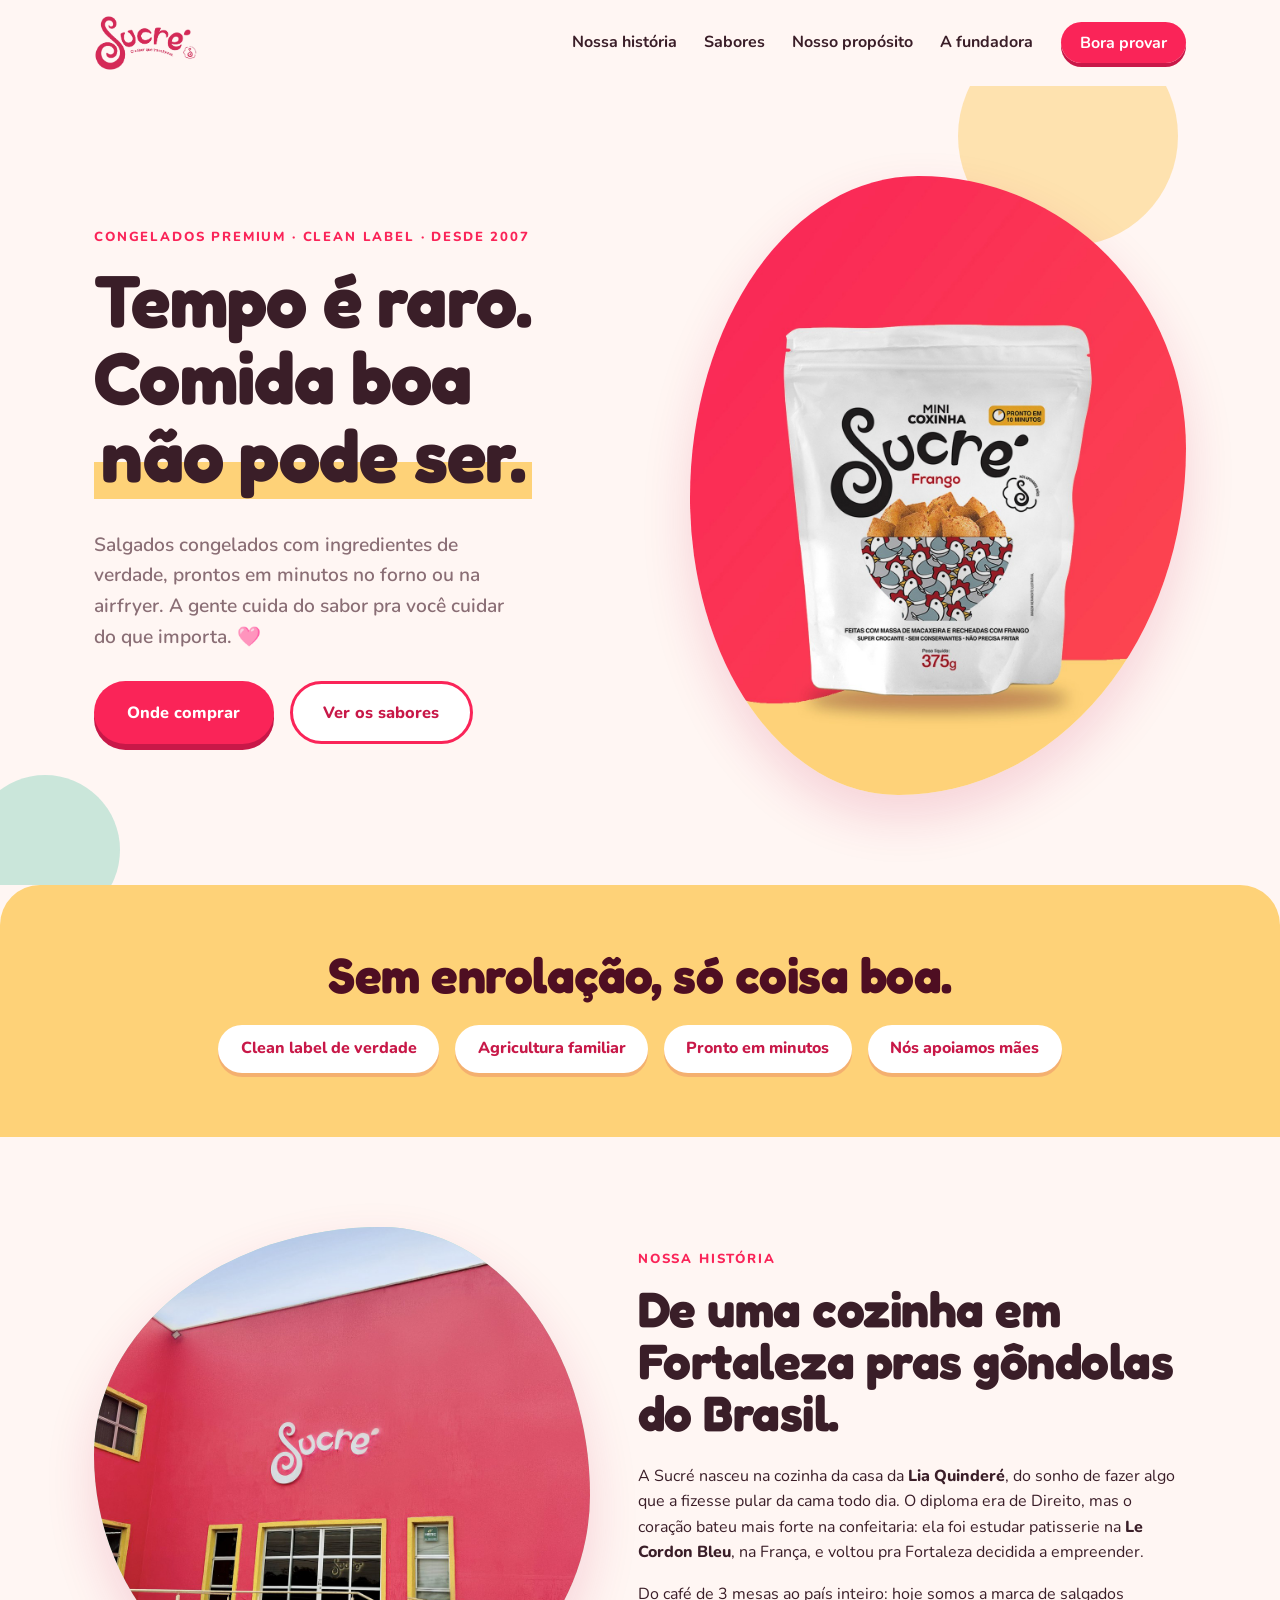
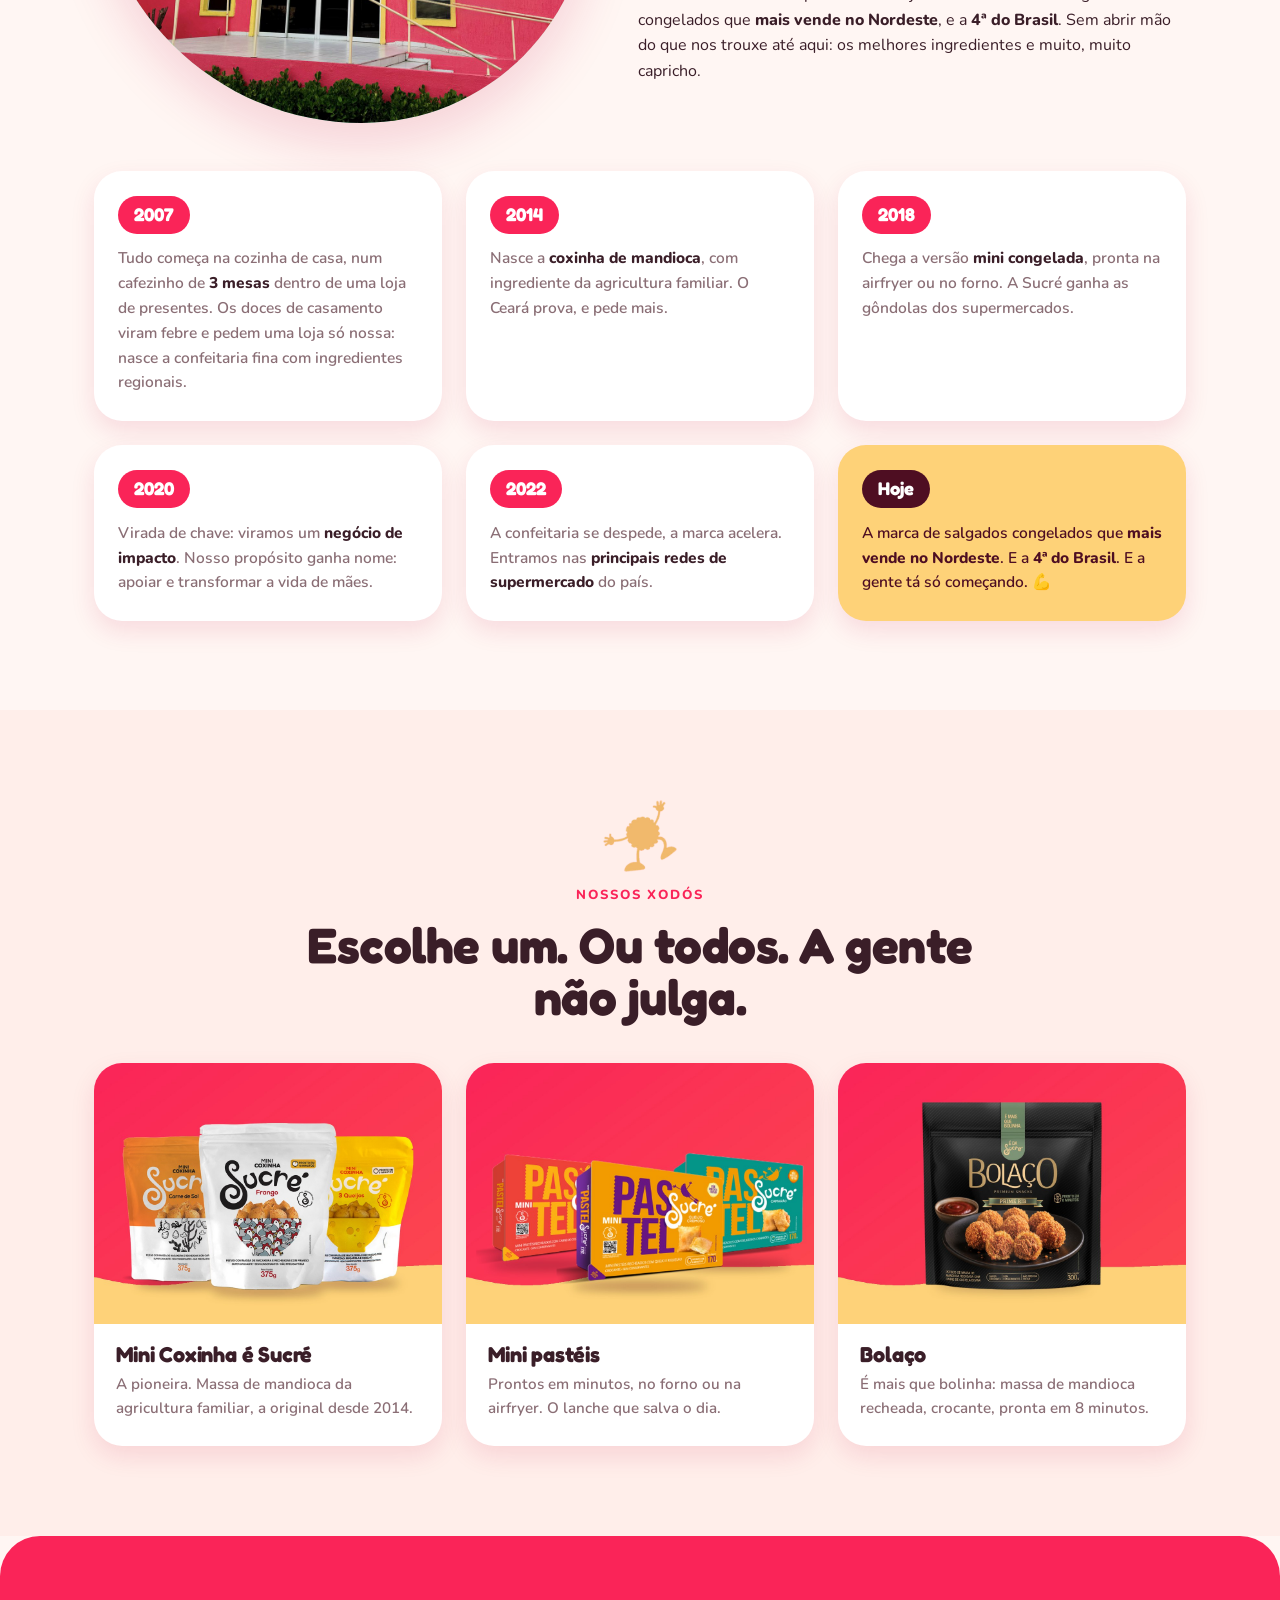
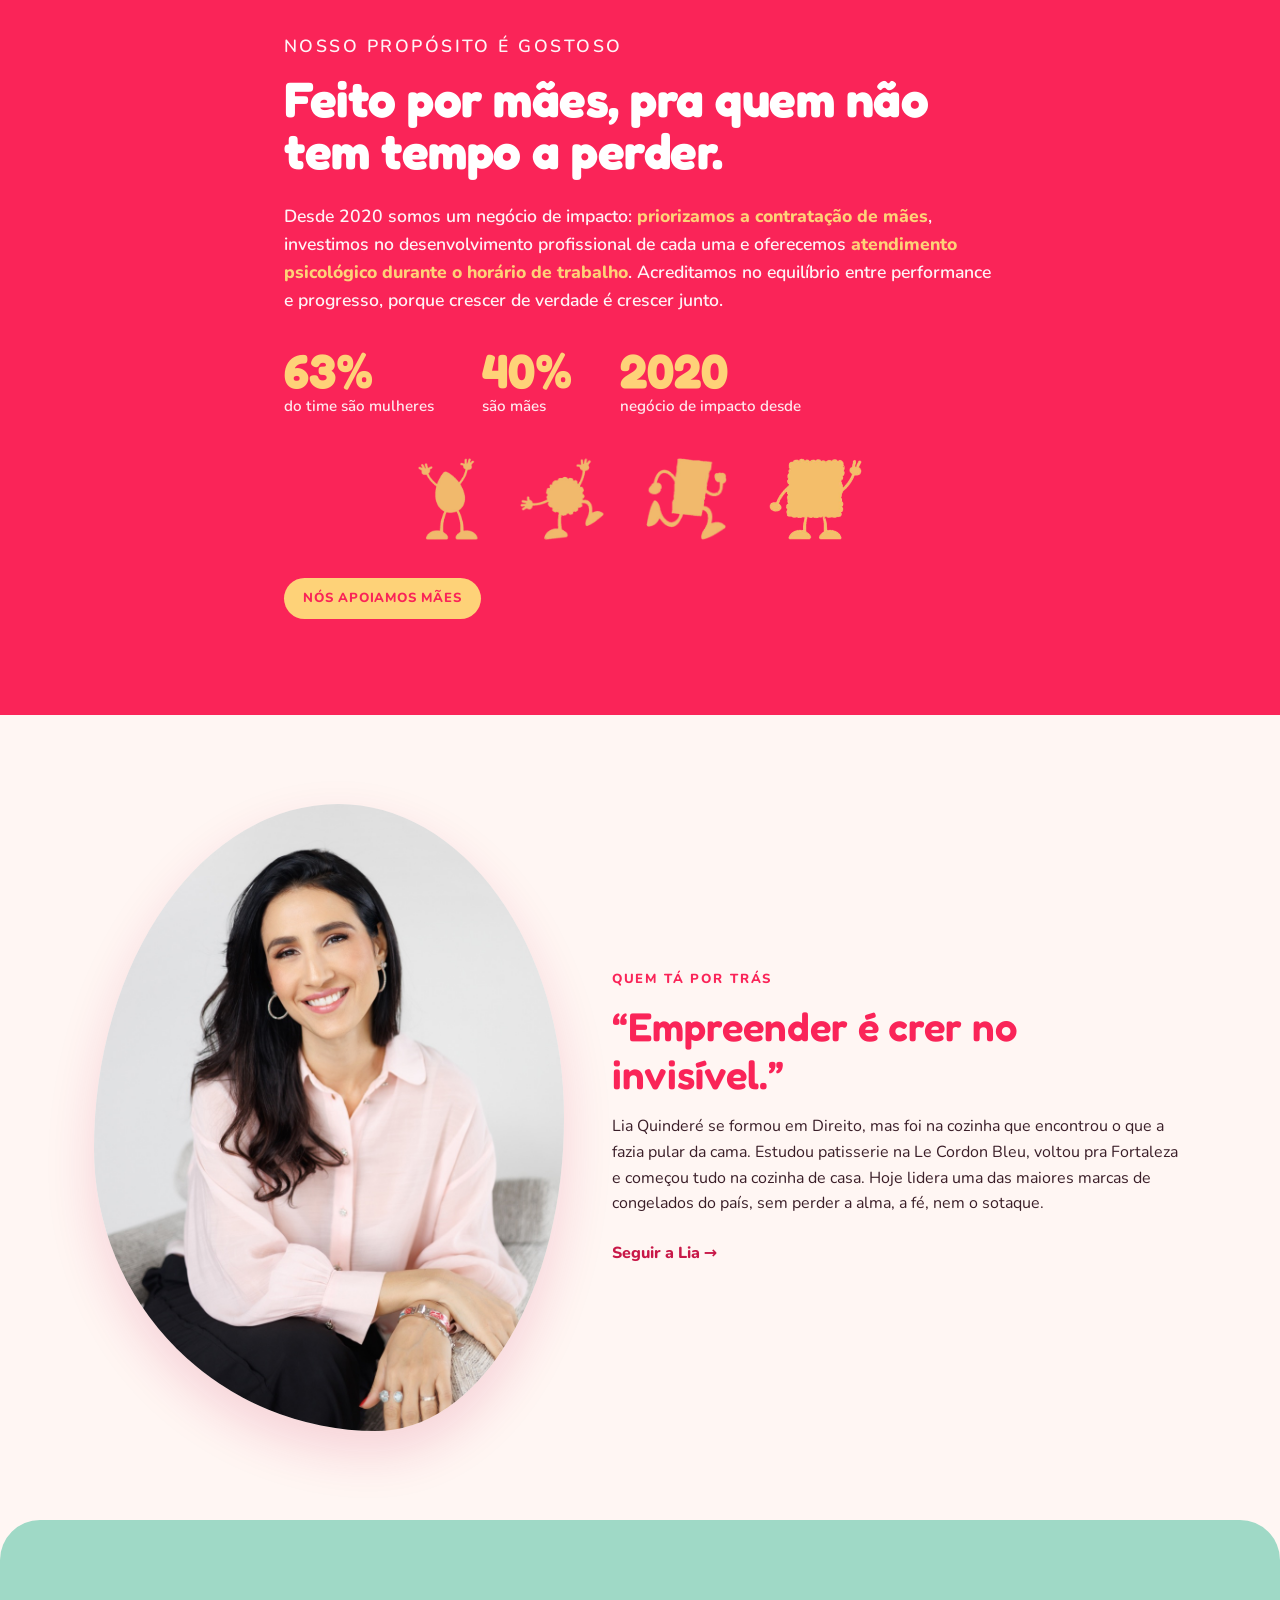
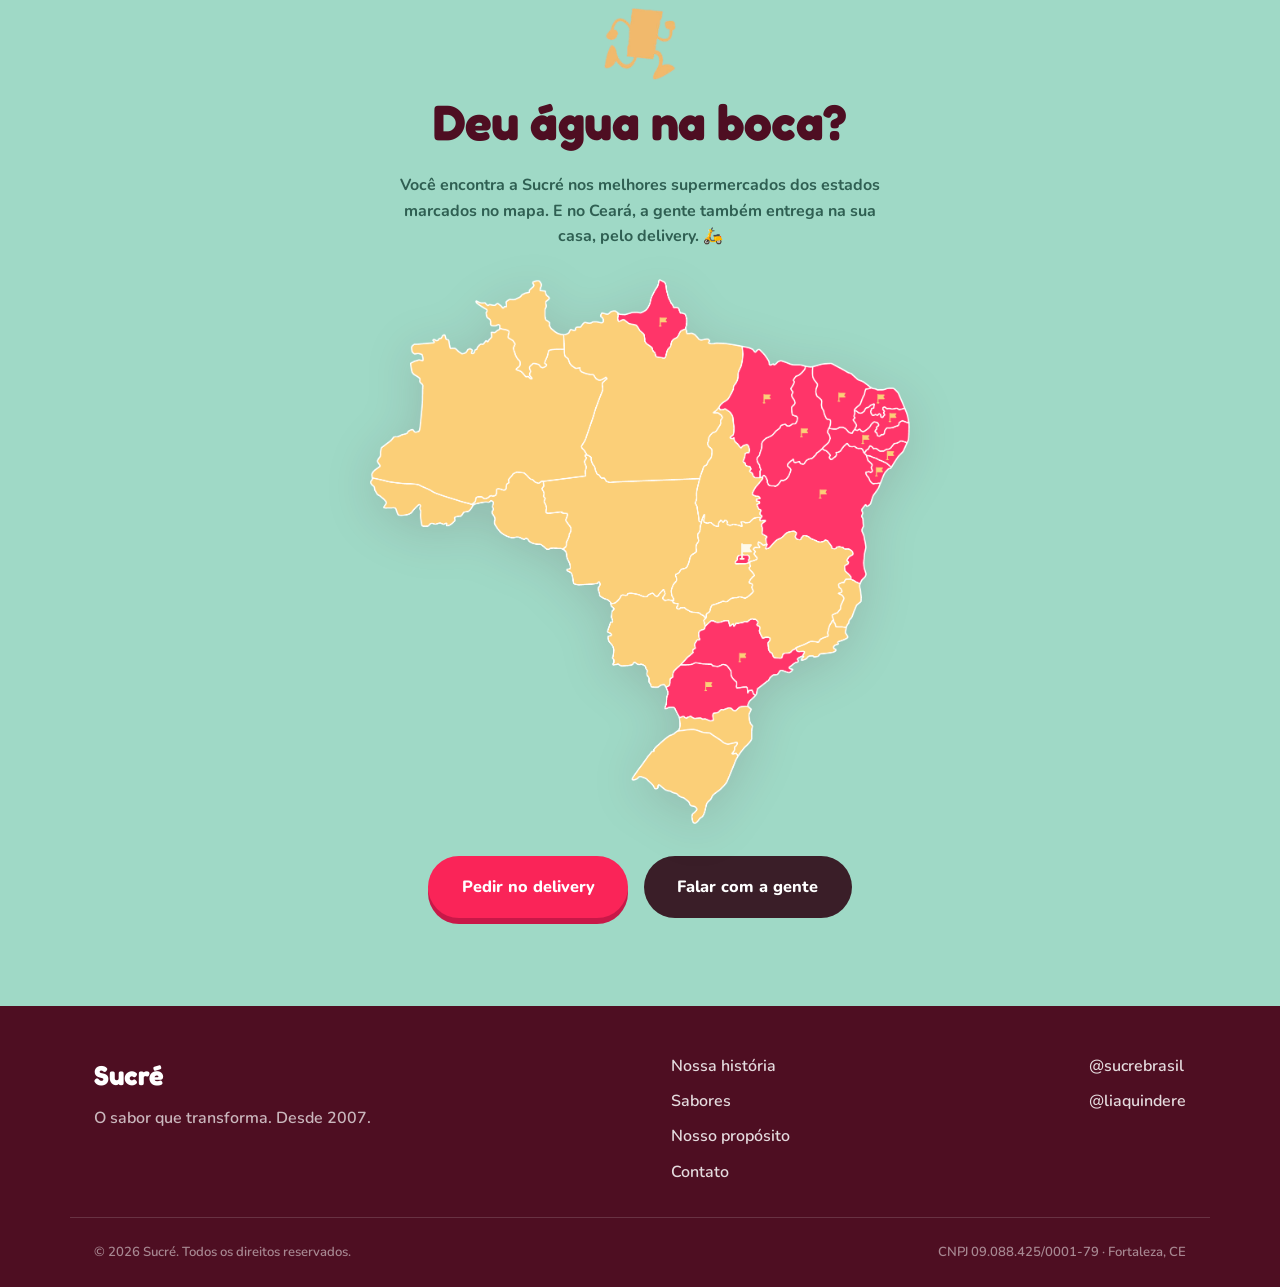
==== index.html @ 665ca21f "Site institucional da Sucré Co-Authored-By: Claude Fable 5 <noreply@anthropic.com>" ====
<!doctype html>
<html lang="pt-BR">
<head>
  <meta charset="utf-8" />
  <meta name="viewport" content="width=device-width, initial-scale=1" />
  <title>Sucré, o sabor que transforma</title>
  <meta name="description" content="Salgados congelados premium e clean label, feitos com ingredientes de verdade. A marca que mais vende no Nordeste, e que apoia mães. É só aquecer e ser feliz." />
  <meta property="og:title" content="Sucré, o sabor que transforma" />
  <meta property="og:description" content="Comida de verdade, pronta em minutos. E cada mordida apoia uma mãe." />
  <meta property="og:type" content="website" />
  <link rel="preconnect" href="https://fonts.googleapis.com" />
  <link rel="preconnect" href="https://fonts.gstatic.com" crossorigin />
  <link href="https://fonts.googleapis.com/css2?family=Fredoka:wght@400;500;600;700&family=Nunito:wght@400;600;700;800&display=swap" rel="stylesheet" />
  <link rel="stylesheet" href="styles.css?v=10" />
</head>
<body>
  <a class="skip-link" href="#conteudo">Pular para o conteúdo</a>

  <!-- ======= CABEÇALHO / MENU ======= -->
  <header class="site-header" id="topo">
    <div class="container header__inner">
      <a class="brand" href="#topo" aria-label="Sucré, página inicial">
        <img class="brand-logo" src="images/logo.png" alt="Sucré, o sabor que transforma" />
      </a>
      <nav class="nav" aria-label="Menu principal">
        <button class="nav__toggle" aria-expanded="false" aria-controls="menu" aria-label="Abrir menu">
          <span></span><span></span><span></span>
        </button>
        <ul class="nav__list" id="menu">
          <li><a href="#historia">Nossa história</a></li>
          <li><a href="#sabores">Sabores</a></li>
          <li><a href="#causa">Nosso propósito</a></li>
          <li><a href="#fundadora">A fundadora</a></li>
          <li><a class="nav__cta" href="#contato">Bora provar</a></li>
        </ul>
      </nav>
    </div>
  </header>

  <main id="conteudo">
    <!-- ======= HERO ======= -->
    <section class="hero">
      <span class="deco deco--1" aria-hidden="true"></span>
      <span class="deco deco--2" aria-hidden="true"></span>
      <div class="container hero__inner">
        <div class="hero__text">
          <p class="eyebrow">Congelados premium · clean label · desde 2007</p>
          <h1>Tempo é raro.<br />Comida boa<br /><span class="hl">não pode ser.</span></h1>
          <p class="hero__sub">Salgados congelados com ingredientes de verdade, prontos em minutos no forno ou na airfryer. A gente cuida do sabor pra você cuidar do que importa. 🩷</p>
          <div class="hero__actions">
            <a class="btn btn--primary" href="#contato">Onde comprar</a>
            <a class="btn btn--ghost" href="#sabores">Ver os sabores</a>
          </div>
        </div>
        <img class="hero__media" src="images/hero.jpg?v=3" alt="Embalagem de mini coxinha de frango Sucré sobre o degradê rosa da marca com onda amarela" />
      </div>
    </section>

    <!-- ======= VALORES (bloco amarelo) ======= -->
    <section class="values" aria-label="Nossos diferenciais">
      <div class="container">
        <h2 class="values__title">Sem enrolação, só coisa boa.</h2>
        <ul class="pills">
          <li class="pill">Clean label de verdade</li>
          <li class="pill">Agricultura familiar</li>
          <li class="pill">Pronto em minutos</li>
          <li class="pill">Nós apoiamos mães</li>
        </ul>
      </div>
    </section>

    <!-- ======= NOSSA HISTÓRIA (com linha do tempo) ======= -->
    <section class="story" id="historia">
      <div class="container story__inner">
        <img class="story__media" src="images/fabrica.jpg" alt="Fachada rosa da fábrica da Sucré com janelas amarelas e o logo na parede" />
        <div class="story__text">
          <p class="eyebrow">Nossa história</p>
          <h2>De uma cozinha em Fortaleza pras gôndolas do Brasil.</h2>
          <p>A Sucré nasceu na cozinha da casa da <strong>Lia Quinderé</strong>, do sonho de fazer algo que a fizesse pular da cama todo dia. O diploma era de Direito, mas o coração bateu mais forte na confeitaria: ela foi estudar patisserie na <strong>Le Cordon Bleu</strong>, na França, e voltou pra Fortaleza decidida a empreender.</p>
          <p>Do café de 3 mesas ao país inteiro: hoje somos a marca de salgados congelados que <strong>mais vende no Nordeste</strong>, e a <strong>4ª do Brasil</strong>. Sem abrir mão do que nos trouxe até aqui: os melhores ingredientes e muito, muito capricho.</p>
        </div>
      </div>
      <div class="container">
        <ol class="timeline">
          <li class="tl"><span class="tl__year">2007</span><p>Tudo começa na cozinha de casa, num cafezinho de <strong>3 mesas</strong> dentro de uma loja de presentes. Os doces de casamento viram febre e pedem uma loja só nossa: nasce a confeitaria fina com ingredientes regionais.</p></li>
          <li class="tl"><span class="tl__year">2014</span><p>Nasce a <strong>coxinha de mandioca</strong>, com ingrediente da agricultura familiar. O Ceará prova, e pede mais.</p></li>
          <li class="tl"><span class="tl__year">2018</span><p>Chega a versão <strong>mini congelada</strong>, pronta na airfryer ou no forno. A Sucré ganha as gôndolas dos supermercados.</p></li>
          <li class="tl"><span class="tl__year">2020</span><p>Virada de chave: viramos um <strong>negócio de impacto</strong>. Nosso propósito ganha nome: apoiar e transformar a vida de mães.</p></li>
          <li class="tl"><span class="tl__year">2022</span><p>A confeitaria se despede, a marca acelera. Entramos nas <strong>principais redes de supermercado</strong> do país.</p></li>
          <li class="tl tl--hoje"><span class="tl__year">Hoje</span><p>A marca de salgados congelados que <strong>mais vende no Nordeste</strong>. E a <strong>4ª do Brasil</strong>. E a gente tá só começando. 💪</p></li>
        </ol>
      </div>
    </section>

    <!-- ======= SABORES / PRODUTOS ======= -->
    <section class="products" id="sabores">
      <div class="container">
        <div class="section-head section-head--center">
          <img class="mascote" src="images/mascote-bolinha.png" alt="" aria-hidden="true" />
          <p class="eyebrow">Nossos xodós</p>
          <h2>Escolhe um. Ou todos. A gente não julga.</h2>
        </div>
        <div class="products__grid">
          <article class="card">
            <img class="card__media" src="images/card-coxinha.jpg?v=4" alt="Três embalagens de mini coxinha Sucré, sabores carne de sol, frango e 3 queijos, sobre o degradê rosa da marca" />
            <div class="card__body"><h3>Mini Coxinha é Sucré</h3><p>A pioneira. Massa de mandioca da agricultura familiar, a original desde 2014.</p></div>
          </article>
          <article class="card">
            <img class="card__media" src="images/card-pastel.jpg?v=5" alt="Três embalagens de mini pastel Sucré, sabores costelinha bovina, queijo cremoso e camarão, sobre o degradê rosa da marca" />
            <div class="card__body"><h3>Mini pastéis</h3><p>Prontos em minutos, no forno ou na airfryer. O lanche que salva o dia.</p></div>
          </article>
          <article class="card">
            <img class="card__media" src="images/card-bolaco.jpg?v=3" alt="Embalagem premium do Bolaço Prime Rib sobre o degradê rosa da marca" />
            <div class="card__body"><h3>Bolaço</h3><p>É mais que bolinha: massa de mandioca recheada, crocante, pronta em 8 minutos.</p></div>
          </article>
        </div>
      </div>
    </section>

    <!-- ======= NOSSA CAUSA (bloco rosa) ======= -->
    <section class="cause" id="causa">
      <div class="container cause__inner">
        <p class="eyebrow eyebrow--light">Nosso propósito é gostoso</p>
        <h2>Feito por mães, pra quem não tem tempo a perder.</h2>
        <p>Desde 2020 somos um negócio de impacto: <strong>priorizamos a contratação de mães</strong>, investimos no desenvolvimento profissional de cada uma e oferecemos <strong>atendimento psicológico durante o horário de trabalho</strong>. Acreditamos no equilíbrio entre performance e progresso, porque crescer de verdade é crescer junto.</p>
        <div class="stats">
          <div class="stat"><span class="stat__num">63%</span><span class="stat__label">do time são mulheres</span></div>
          <div class="stat"><span class="stat__num">40%</span><span class="stat__label">são mães</span></div>
          <div class="stat"><span class="stat__num">2020</span><span class="stat__label">negócio de impacto desde</span></div>
        </div>
        <div class="mascotes" aria-hidden="true">
          <img src="images/mascote-coxinha.png" alt="" />
          <img src="images/mascote-bolinha.png" alt="" />
          <img src="images/mascote-pastel.png" alt="" />
          <img src="images/mascote-quadradinho.png" alt="" />
        </div>
        <span class="cause__selo">Nós apoiamos mães</span>
      </div>
    </section>

    <!-- ======= A FUNDADORA ======= -->
    <section class="founder" id="fundadora">
      <div class="container founder__inner">
        <img class="founder__media" src="images/lia.jpg" alt="Lia Quinderé, fundadora da Sucré, sorrindo de camisa rosa" />
        <div class="founder__text">
          <p class="eyebrow">Quem tá por trás</p>
          <blockquote>“Empreender é crer no invisível.”</blockquote>
          <p>Lia Quinderé se formou em Direito, mas foi na cozinha que encontrou o que a fazia pular da cama. Estudou patisserie na Le Cordon Bleu, voltou pra Fortaleza e começou tudo na cozinha de casa. Hoje lidera uma das maiores marcas de congelados do país, sem perder a alma, a fé, nem o sotaque.</p>
          <a class="link-arrow" href="https://www.instagram.com/liaquindere?igsh=bW1hcm05MXl4Yzc4&utm_source=qr" target="_blank" rel="noopener">Seguir a Lia →</a>
        </div>
      </div>
    </section>

    <!-- ======= CONTATO (bloco menta) ======= -->
    <section class="contact" id="contato">
      <div class="container contact__inner">
        <img class="mascote" src="images/mascote-pastel.png" alt="" aria-hidden="true" />
        <h2>Deu água na boca?</h2>
        <p class="contact__lead">Você encontra a Sucré nos melhores supermercados dos estados marcados no mapa. E no Ceará, a gente também entrega na sua casa, pelo delivery. 🛵</p>
        <img class="contact__mapa" src="images/mapa.png" alt="Mapa do Brasil com os estados onde a Sucré está presente destacados em rosa, com bandeirinhas: Nordeste, Amapá, Distrito Federal, São Paulo e Paraná" />
        <div class="contact__actions">
          <a class="btn btn--primary" href="https://wa.me/5585998620312" target="_blank" rel="noopener">Pedir no delivery</a>
          <a class="btn btn--dark" href="https://wa.me/5585999978713" target="_blank" rel="noopener">Falar com a gente</a>
        </div>
      </div>
    </section>
  </main>

  <!-- ======= RODAPÉ ======= -->
  <footer class="site-footer">
    <div class="container footer__inner">
      <div>
        <span class="brand--footer">Sucré</span>
        <p class="footer__tag">O sabor que transforma. Desde 2007.</p>
      </div>
      <nav aria-label="Links do rodapé">
        <ul class="footer__links">
          <li><a href="#historia">Nossa história</a></li>
          <li><a href="#sabores">Sabores</a></li>
          <li><a href="#causa">Nosso propósito</a></li>
          <li><a href="#contato">Contato</a></li>
        </ul>
      </nav>
      <div class="footer__social">
        <a href="https://instagram.com/sucrebrasil" target="_blank" rel="noopener">@sucrebrasil</a>
        <a href="https://instagram.com/liaquindere" target="_blank" rel="noopener">@liaquindere</a>
      </div>
    </div>
    <div class="container footer__legal">
      <span>© <span id="ano"></span> Sucré. Todos os direitos reservados.</span>
      <span>CNPJ 09.088.425/0001-79 · Fortaleza, CE</span>
    </div>
  </footer>

  <script src="script.js"></script>
</body>
</html>
---- styles.css ----
/* =========================================================
   SUCRÉ — folha de estilo (estilo divertido, blocos de cor)
   1) TOKENS  2) BASE  3) COMPONENTES  4) SEÇÕES  5) RESPONSIVO
   Paleta: rosa (predominante) + amarelo gema + menta (apoio)
   ========================================================= */

/* 1) TOKENS ------------------------------------------------ */
:root {
  --rosa:#FA2458; --rosa-escuro:#C81848; --coral:#FC4A4E; --rosa-claro:#FF979C;
  --gema:#FED278; --menta:#9FD9C6; --menta-clara:#C4FEDA;
  --rosa-deep:#A8143F; --berry:#4E0E22;
  --cream:#FFF6F3; --areia:#FFEEEA; --ink:#3A1E28; --muted:#8A6E75; --white:#fff;

  --font-head:'Fredoka', system-ui, sans-serif;   /* títulos arredondados */
  --font-body:'Nunito', system-ui, sans-serif;     /* corpo arredondado */

  --maxw:1140px;
  --radius:28px; --radius-lg:40px; --blob:46% 54% 58% 42% / 52% 44% 56% 48%;
  --shadow:0 22px 50px rgba(200,24,72,.16); --shadow-sm:0 10px 24px rgba(200,24,72,.12);
}

/* 2) BASE -------------------------------------------------- */
*{box-sizing:border-box}
html{scroll-behavior:smooth}
body{margin:0;font-family:var(--font-body);color:var(--ink);background:var(--cream);line-height:1.6;font-weight:400;-webkit-font-smoothing:antialiased}
h1,h2,h3{font-family:var(--font-head);line-height:1.05;margin:0 0 .5em;font-weight:700;letter-spacing:-.01em}
h1{font-size:clamp(2.6rem,6.5vw,4.6rem)}
h2{font-size:clamp(2rem,4.5vw,3.1rem)}
h3{font-size:1.35rem}
p{margin:0 0 1rem}
a{color:var(--rosa-escuro);text-decoration:none}
strong{font-weight:800}
img{max-width:100%;display:block}
.container{width:100%;max-width:var(--maxw);margin:0 auto;padding:0 1.5rem}
.eyebrow{font-family:var(--font-body);font-size:.82rem;font-weight:800;letter-spacing:.14em;text-transform:uppercase;color:var(--rosa);margin:0 0 .8rem}
.eyebrow--light{color:var(--gema)}
.skip-link{position:absolute;left:-999px;background:var(--ink);color:#fff;padding:.6rem 1rem;border-radius:8px;z-index:100}
.skip-link:focus{left:1rem;top:1rem}
:focus-visible{outline:3px solid var(--rosa);outline-offset:3px;border-radius:6px}

/* 3) COMPONENTES ------------------------------------------ */
.btn{display:inline-block;font-family:var(--font-body);font-weight:800;font-size:1.02rem;padding:.95rem 1.9rem;border-radius:999px;transition:transform .15s ease, box-shadow .15s ease;cursor:pointer;border:3px solid transparent}
.btn--primary{background:var(--rosa);color:#fff;box-shadow:0 6px 0 var(--rosa-escuro)}
.btn--primary:hover{transform:translateY(-2px);box-shadow:0 8px 0 var(--rosa-escuro)}
.btn--primary:active{transform:translateY(3px);box-shadow:0 3px 0 var(--rosa-escuro)}
.btn--ghost{background:#fff;color:var(--rosa-escuro);border-color:var(--rosa)}
.btn--ghost:hover{transform:translateY(-2px);box-shadow:var(--shadow-sm)}
.btn--dark{background:var(--ink);color:#fff}
.btn--dark:hover{transform:translateY(-2px);box-shadow:var(--shadow-sm)}
.link-arrow{display:inline-block;font-weight:800;margin-top:.5rem;color:var(--rosa-escuro)}
.link-arrow:hover{color:var(--coral)}
.section-head{max-width:680px;margin:0 0 2.5rem}
.section-head--center{margin:0 auto 2.5rem;text-align:center}
.media-note{font-family:var(--font-body);font-size:.78rem;font-weight:700;letter-spacing:.08em;text-transform:uppercase;color:rgba(255,255,255,.9)}
[role="img"]{background:linear-gradient(135deg,var(--rosa),var(--rosa-claro));display:flex;align-items:center;justify-content:center;border-radius:var(--radius)}
img.hero__media,img.card__media,img.story__media,img.founder__media{object-fit:cover;width:100%;display:block}
img.story__media{object-position:50% 26%}

/* 4) SEÇÕES ------------------------------------------------ */
/* Header + logo */
.site-header{position:sticky;top:0;z-index:50;background:rgba(255,246,243,.94);backdrop-filter:blur(8px)}
.header__inner{display:flex;align-items:center;justify-content:space-between;height:86px}
.brand{display:flex;align-items:center}
.brand-logo{height:56px;width:auto}
.brand--footer{font-family:var(--font-head);font-size:1.7rem;font-weight:700;color:#fff}
.nav__list{list-style:none;display:flex;align-items:center;gap:1.7rem;margin:0;padding:0}
.nav__list a{color:var(--ink);font-weight:700;font-size:1rem}
.nav__list a:hover{color:var(--rosa)}
.nav__cta{background:var(--rosa);color:#fff!important;padding:.6rem 1.2rem;border-radius:999px;box-shadow:0 4px 0 var(--rosa-escuro)}
.nav__cta:hover{transform:translateY(-1px)}
.nav__toggle{display:none;flex-direction:column;gap:5px;background:none;border:0;padding:8px;cursor:pointer}
.nav__toggle span{width:28px;height:3px;background:var(--ink);border-radius:3px}

/* Hero */
.hero{position:relative;overflow:hidden;padding:clamp(3rem,7vw,6rem) 0}
.hero__inner{position:relative;z-index:1;display:grid;grid-template-columns:1.05fr .95fr;gap:3rem;align-items:center}
.hero__sub{font-size:1.2rem;font-weight:600;color:var(--muted);max-width:36ch;margin-bottom:1.8rem}
.hero__actions{display:flex;gap:1rem;flex-wrap:wrap}
.hero h1 .hl{background:linear-gradient(transparent 58%, var(--gema) 58%);padding:0 .1em}
.hero__media{aspect-ratio:4/5;box-shadow:var(--shadow);background:linear-gradient(140deg,var(--rosa),var(--gema));border-radius:var(--blob)}
.deco{position:absolute;border-radius:50%;z-index:0;opacity:.55}
.deco--1{width:220px;height:220px;background:var(--gema);top:-60px;right:8%}
.deco--2{width:150px;height:150px;background:var(--menta);bottom:-40px;left:-30px}

/* Valores — bloco amarelo */
.values{background:var(--gema);border-radius:var(--radius-lg) var(--radius-lg) 0 0;padding:clamp(2.5rem,5vw,4rem) 0;text-align:center}
.values__title{color:var(--berry);margin-bottom:1.5rem}
.pills{list-style:none;display:flex;flex-wrap:wrap;gap:1rem;justify-content:center;margin:0;padding:0}
.pill{background:#fff;color:var(--rosa-escuro);font-weight:800;padding:.7rem 1.4rem;border-radius:999px;box-shadow:0 4px 0 rgba(200,24,72,.18)}

/* Story */
.story{padding:clamp(3.5rem,7vw,6rem) 0}
.story__inner{display:grid;grid-template-columns:.95fr 1.05fr;gap:3rem;align-items:center}
.story__media{aspect-ratio:1/1;box-shadow:var(--shadow);background:linear-gradient(135deg,var(--menta),var(--menta-clara));border-radius:58% 42% 46% 54% / 46% 54% 46% 54%}
.story__media .media-note{color:rgba(58,30,40,.55)}

/* Linha do tempo */
.timeline{list-style:none;margin:3rem 0 0;padding:0;display:grid;grid-template-columns:repeat(3,1fr);gap:1.5rem}
.tl{background:#fff;border-radius:var(--radius);padding:1.6rem 1.5rem;box-shadow:var(--shadow-sm);transition:transform .18s ease}
.tl:hover{transform:translateY(-4px) rotate(.6deg)}
.tl__year{display:inline-block;font-family:var(--font-head);font-weight:700;font-size:1.15rem;color:#fff;background:var(--rosa);padding:.25rem 1rem;border-radius:999px;margin-bottom:.8rem}
.tl p{margin:0;color:var(--muted);font-weight:600;font-size:.97rem}
.tl strong{color:var(--ink)}
.tl--hoje{background:var(--gema)}
.tl--hoje .tl__year{background:var(--berry)}
.tl--hoje p{color:var(--berry)}
.tl--hoje strong{color:var(--berry)}

/* Produtos */
.products{padding:clamp(3.5rem,7vw,6rem) 0;background:var(--areia)}
.products__grid{display:grid;grid-template-columns:repeat(3,1fr);gap:1.5rem}
.card{background:#fff;border-radius:var(--radius);overflow:hidden;box-shadow:var(--shadow-sm);transition:transform .18s ease, box-shadow .18s ease}
.card:hover{transform:translateY(-6px) rotate(-1deg);box-shadow:var(--shadow)}
.card__media{aspect-ratio:4/3;border-radius:0;background:linear-gradient(150deg,var(--rosa),var(--coral))}
.card:nth-child(2) .card__media{background:linear-gradient(150deg,var(--coral),var(--gema))}
.card:nth-child(3) .card__media{background:linear-gradient(150deg,var(--rosa),var(--rosa-claro))}
.card:nth-child(4) .card__media{background:linear-gradient(150deg,var(--menta),var(--menta-clara))}
.card__body{padding:1.2rem 1.4rem 1.6rem}
.card__body h3{margin:0 0 .4rem}
.card__body p{color:var(--muted);font-weight:600;font-size:.95rem;margin:0}

/* Mapa de presença (seção contato) */
.contact__mapa{display:block;width:min(540px,88%);margin:1.8rem auto 2rem;filter:drop-shadow(0 10px 24px rgba(78,14,34,.14))}

/* Mascotinhos do brandbook */
.mascote{display:block;width:auto}
.section-head .mascote{height:72px;margin:0 auto .8rem}
.contact .mascote{height:72px;margin:0 auto 1rem}
.mascotes{display:flex;justify-content:center;align-items:flex-end;gap:clamp(1.2rem,4vw,2.6rem);margin:2.4rem 0 .4rem;flex-wrap:wrap}
.mascotes img{height:clamp(54px,7vw,82px);width:auto;animation:bob 2.8s ease-in-out infinite}
.mascotes img:nth-child(2){animation-delay:.35s}
.mascotes img:nth-child(3){animation-delay:.7s}
.mascotes img:nth-child(4){animation-delay:1.05s}
@keyframes bob{0%,100%{transform:translateY(0)}50%{transform:translateY(-9px)}}
@media (prefers-reduced-motion:reduce){.mascotes img{animation:none}}

/* Nosso propósito, bloco rosa */
.cause{background:var(--rosa);color:#fff;border-radius:var(--radius-lg) var(--radius-lg) 0 0;padding:clamp(3.5rem,8vw,6rem) 0}
.cause__inner{max-width:760px}
.cause h2{color:#fff}
.cause p{color:rgba(255,255,255,.95);font-size:1.1rem;font-weight:600}
.cause strong{color:var(--gema);font-weight:800}
.stats{display:flex;gap:3rem;margin-top:2rem;flex-wrap:wrap}
.stat__num{display:block;font-family:var(--font-head);font-weight:700;font-size:3rem;color:var(--gema);line-height:1}
.stat__label{color:rgba(255,255,255,.9);font-weight:600;font-size:.95rem}
.cause__selo{margin-top:2rem;display:inline-block;font-weight:800;letter-spacing:.06em;text-transform:uppercase;font-size:.82rem;color:var(--rosa);background:var(--gema);padding:.6rem 1.2rem;border-radius:999px}

/* Fundadora */
.founder{padding:clamp(3.5rem,7vw,6rem) 0}
.founder__inner{display:grid;grid-template-columns:.9fr 1.1fr;gap:3rem;align-items:center}
.founder__media{aspect-ratio:3/4;box-shadow:var(--shadow);background:linear-gradient(135deg,var(--rosa-claro),var(--gema));border-radius:52% 48% 40% 60% / 55% 50% 50% 45%}
.founder__media .media-note{color:rgba(255,255,255,.9)}
.founder blockquote{font-family:var(--font-head);font-weight:600;font-size:clamp(1.7rem,3.4vw,2.5rem);color:var(--rosa);margin:0 0 1rem;line-height:1.2}

/* Contato — bloco menta */
.contact{background:var(--menta);border-radius:var(--radius-lg) var(--radius-lg) 0 0;padding:clamp(3.5rem,7vw,5.5rem) 0;text-align:center}
.contact h2{color:var(--berry)}
.contact__lead{color:#2f5f52;font-weight:700;max-width:48ch;margin:0 auto 1.5rem}
.contact__actions{display:flex;gap:1rem;justify-content:center;flex-wrap:wrap}

/* Rodapé */
.site-footer{background:var(--berry);color:rgba(255,255,255,.85);padding:3rem 0 1.5rem}
.footer__inner{display:flex;justify-content:space-between;gap:2rem;flex-wrap:wrap;padding-bottom:2rem;border-bottom:1px solid rgba(255,255,255,.15)}
.footer__tag{color:rgba(255,255,255,.7);font-weight:600;max-width:32ch;margin:.5rem 0 0}
.footer__links{list-style:none;display:flex;flex-direction:column;gap:.6rem;margin:0;padding:0}
.footer__links a,.footer__social a{color:rgba(255,255,255,.85);font-weight:600}
.footer__links a:hover,.footer__social a:hover{color:var(--gema)}
.footer__social{display:flex;flex-direction:column;gap:.6rem}
.footer__legal{display:flex;justify-content:space-between;gap:1rem;flex-wrap:wrap;color:rgba(255,255,255,.5);font-size:.82rem;font-weight:600;padding-top:1.5rem}

/* 5) RESPONSIVO ------------------------------------------- */
@media (max-width:900px){
  .hero__inner,.story__inner,.founder__inner{grid-template-columns:1fr}
  .story__media{order:2}
  .products__grid{grid-template-columns:repeat(2,1fr)}
  .timeline{grid-template-columns:1fr}
  .brand-logo{height:48px}
  .nav__toggle{display:flex}
  .nav__list{position:absolute;top:86px;right:0;left:0;background:var(--cream);flex-direction:column;align-items:flex-start;gap:0;padding:.5rem 1.5rem 1.5rem;box-shadow:var(--shadow-sm);display:none}
  .nav__list.is-open{display:flex}
  .nav__list li{width:100%}
  .nav__list a{display:block;padding:.85rem 0;width:100%}
  .nav__cta{display:inline-block;margin-top:.5rem}
}
@media (max-width:560px){
  .products__grid{grid-template-columns:1fr}
  .hero__actions,.contact__actions{flex-direction:column}
  .btn{text-align:center}
}
@media (prefers-reduced-motion:reduce){*{scroll-behavior:auto;transition:none!important}}
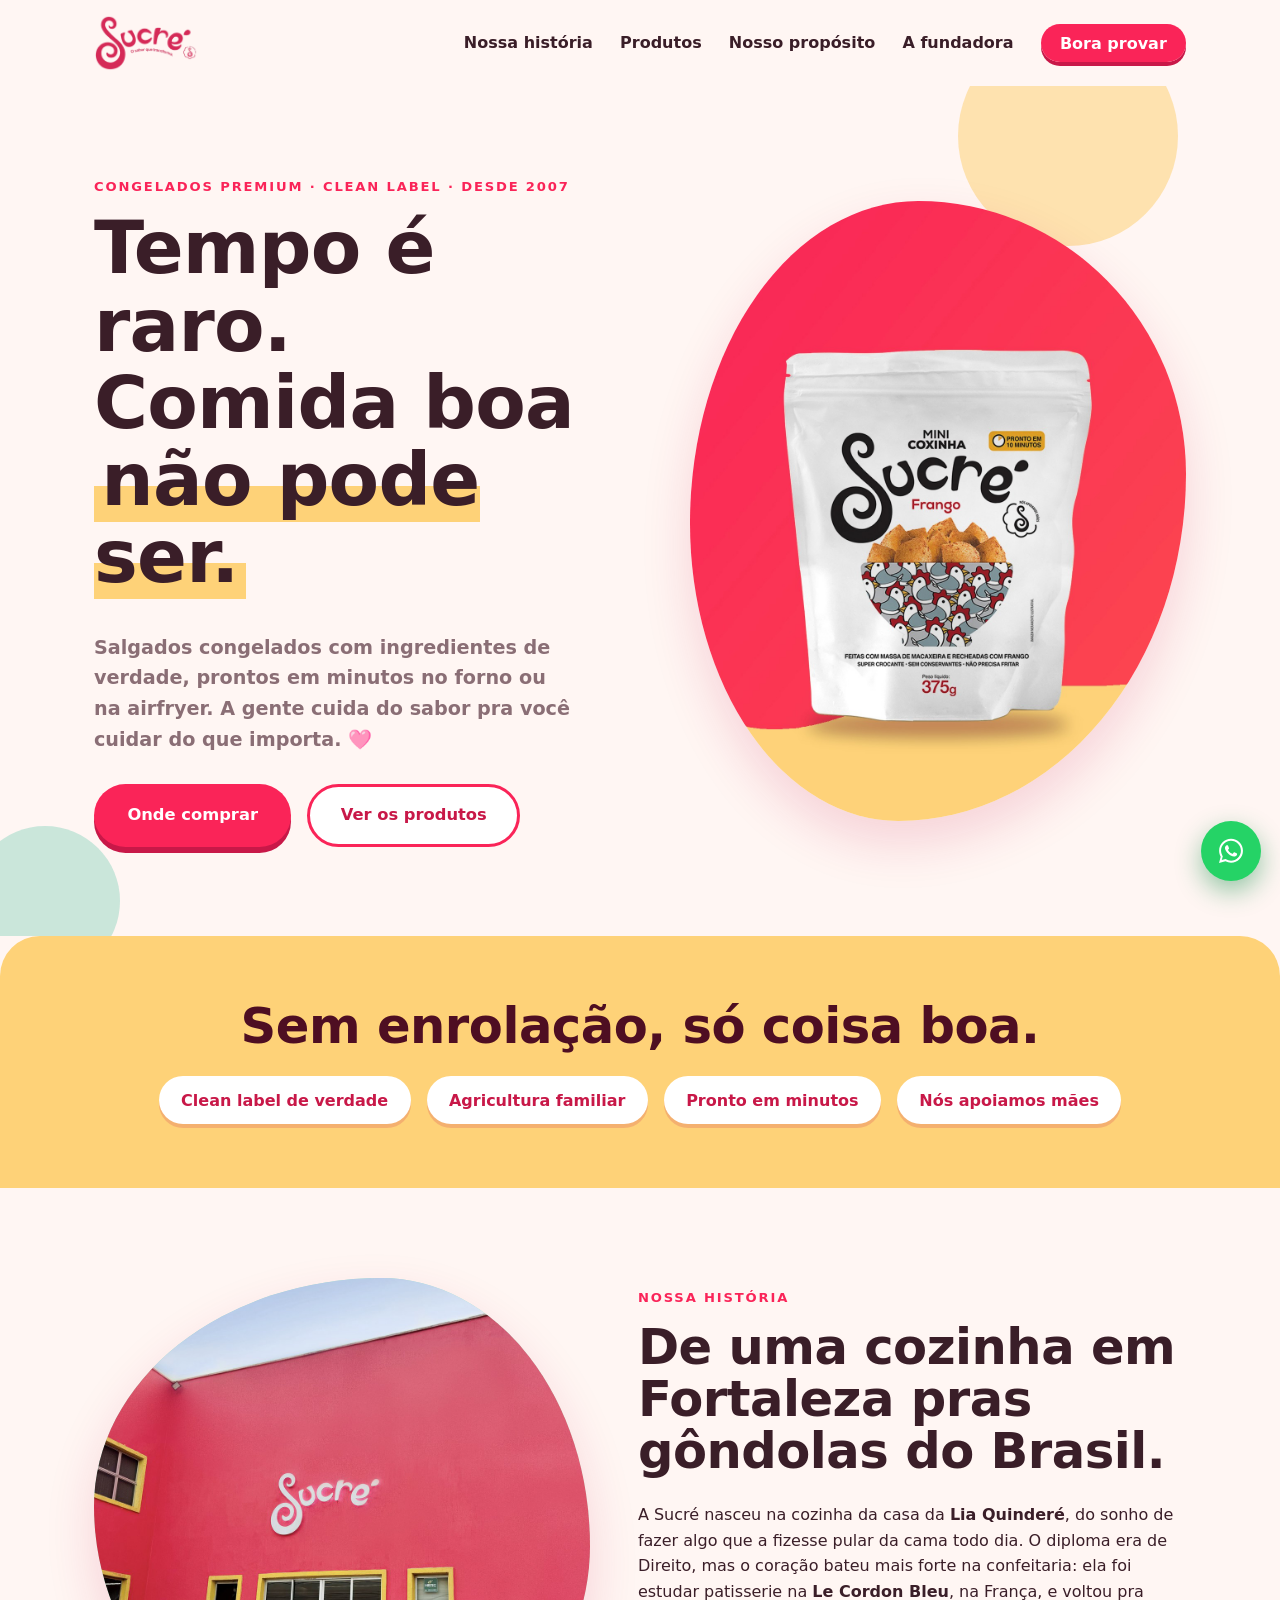
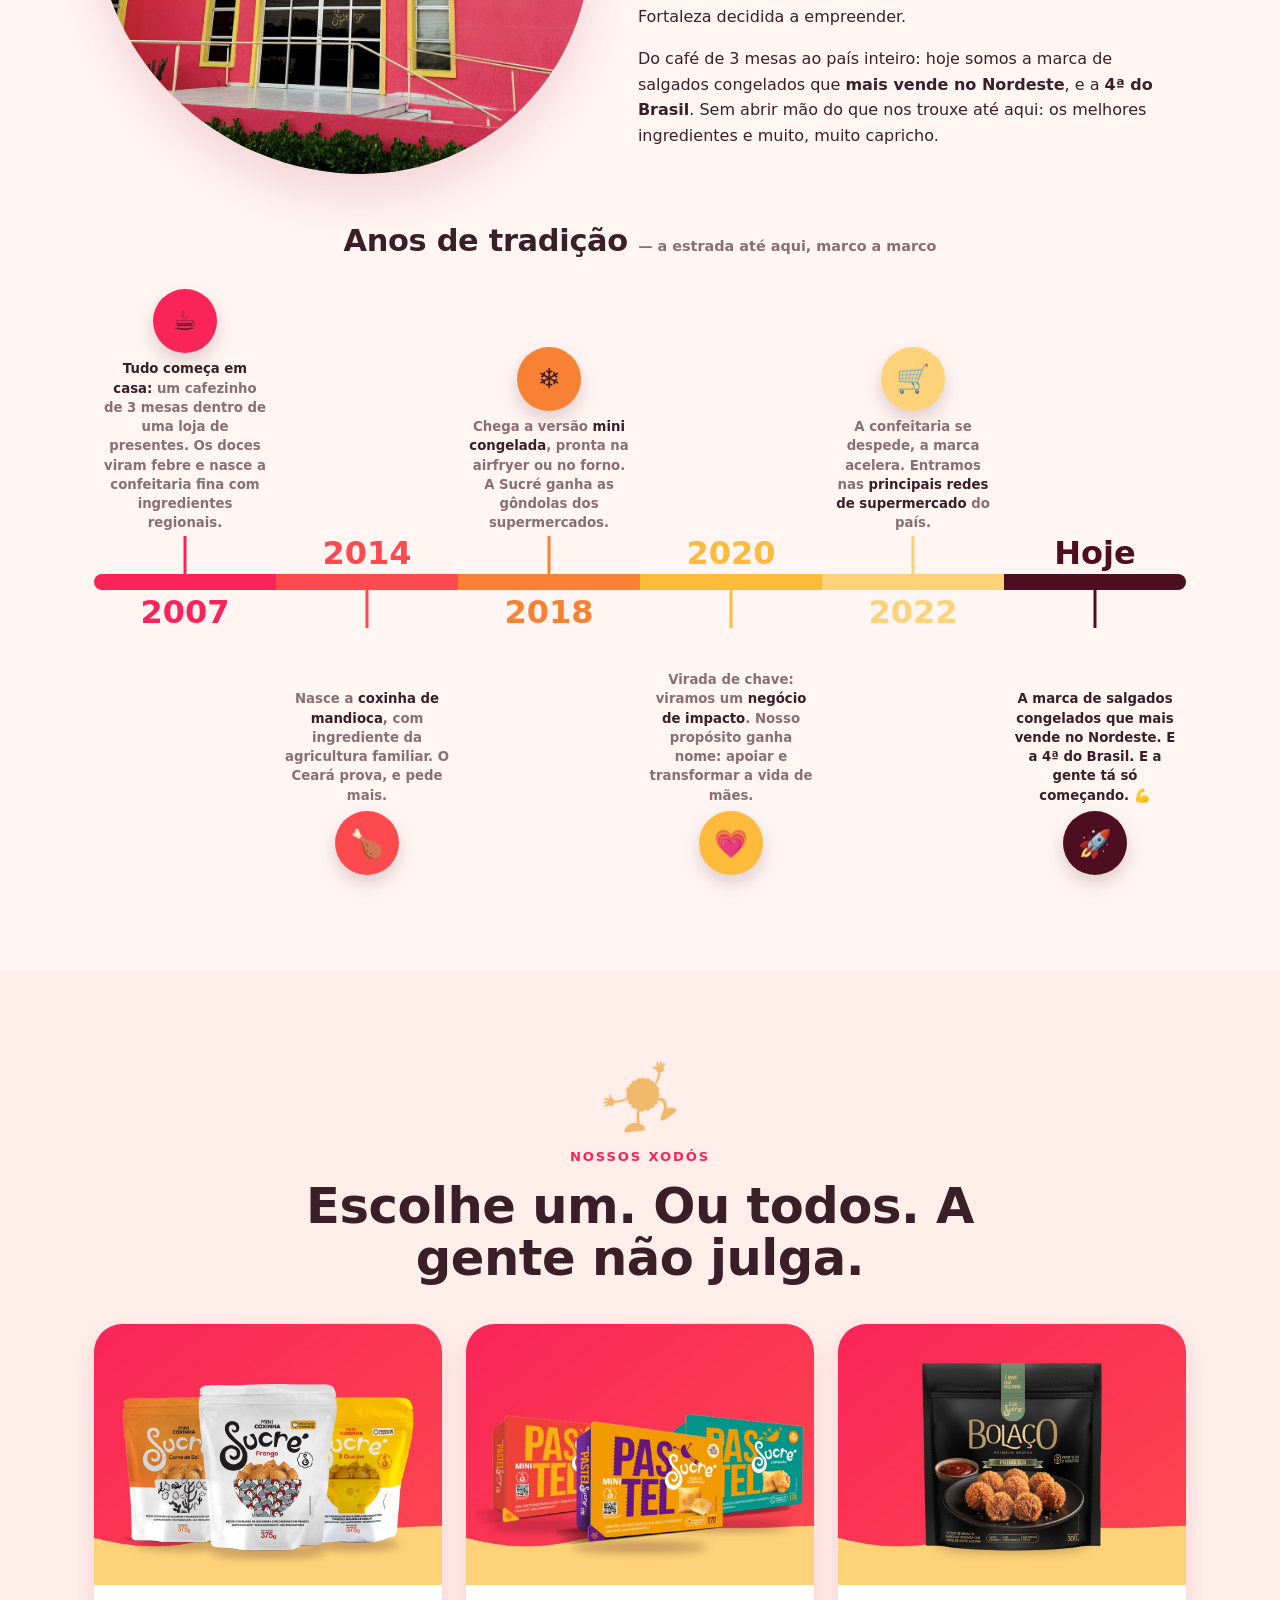
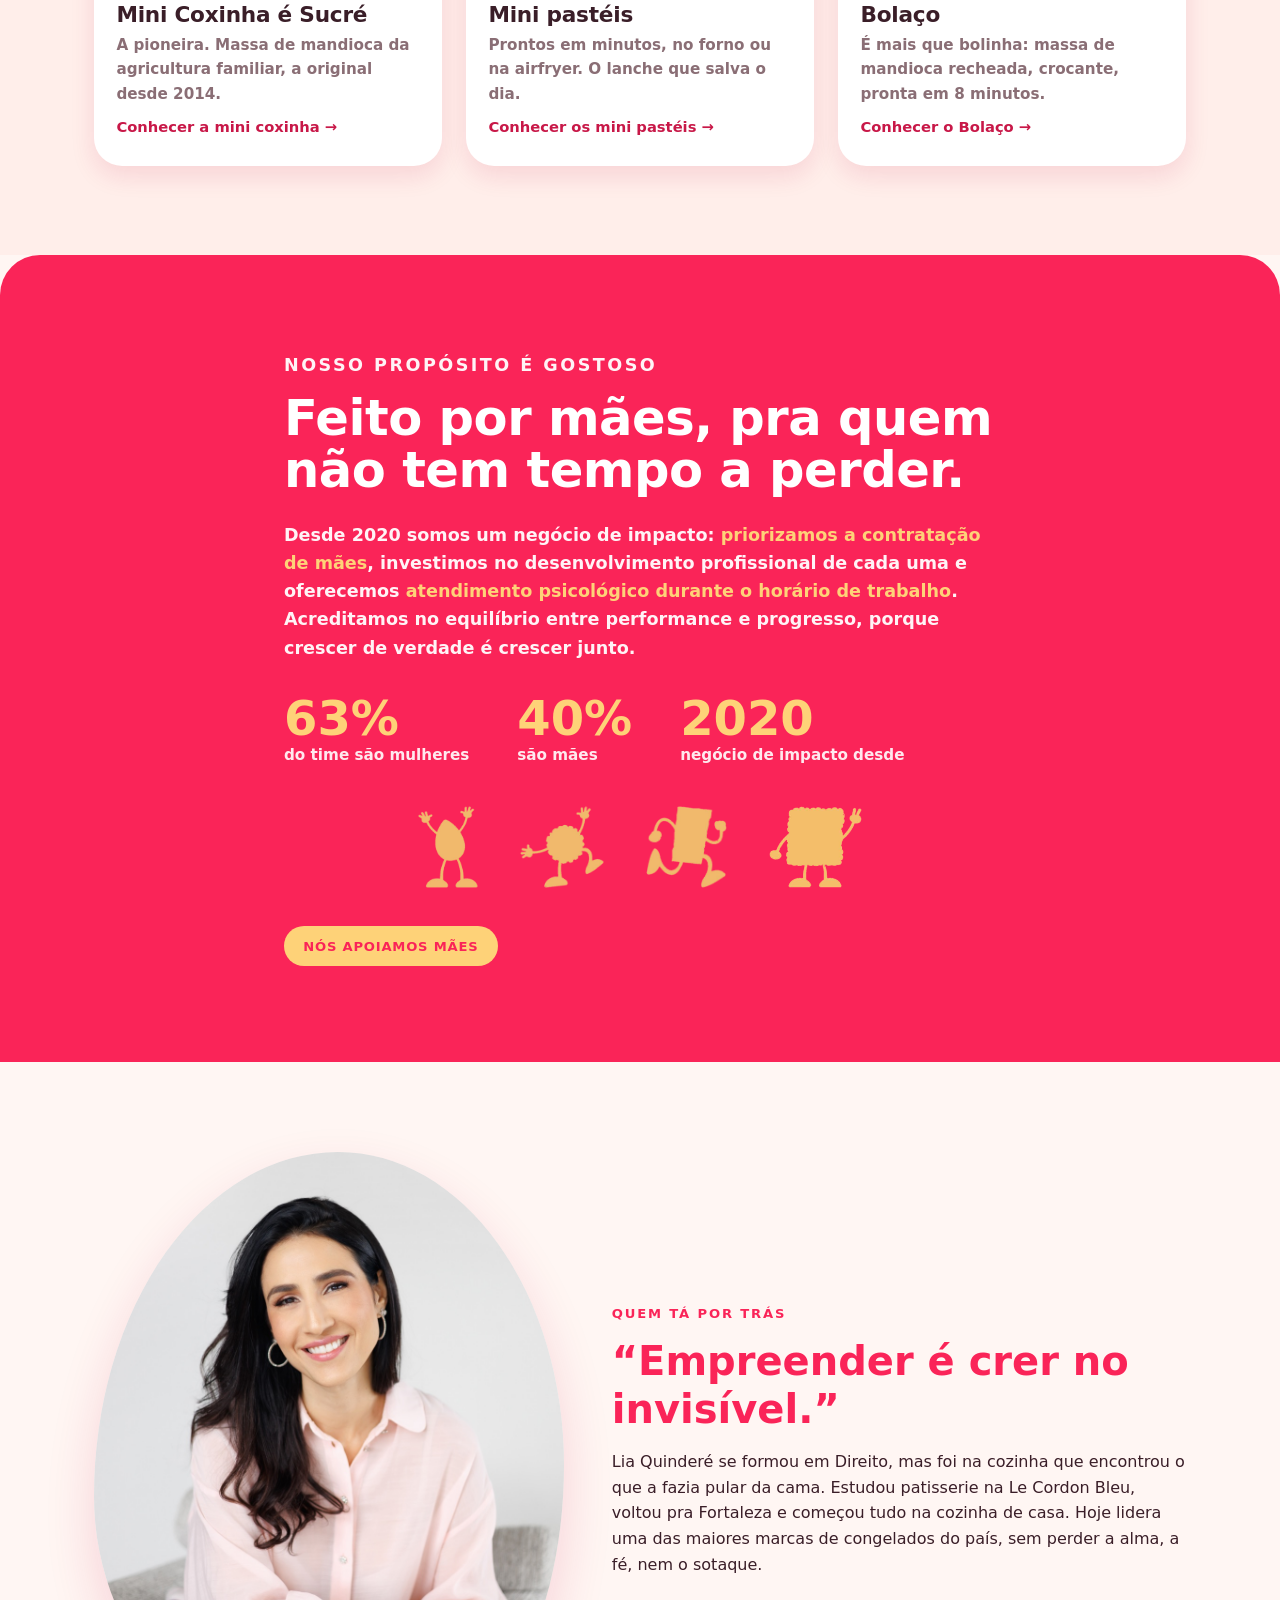
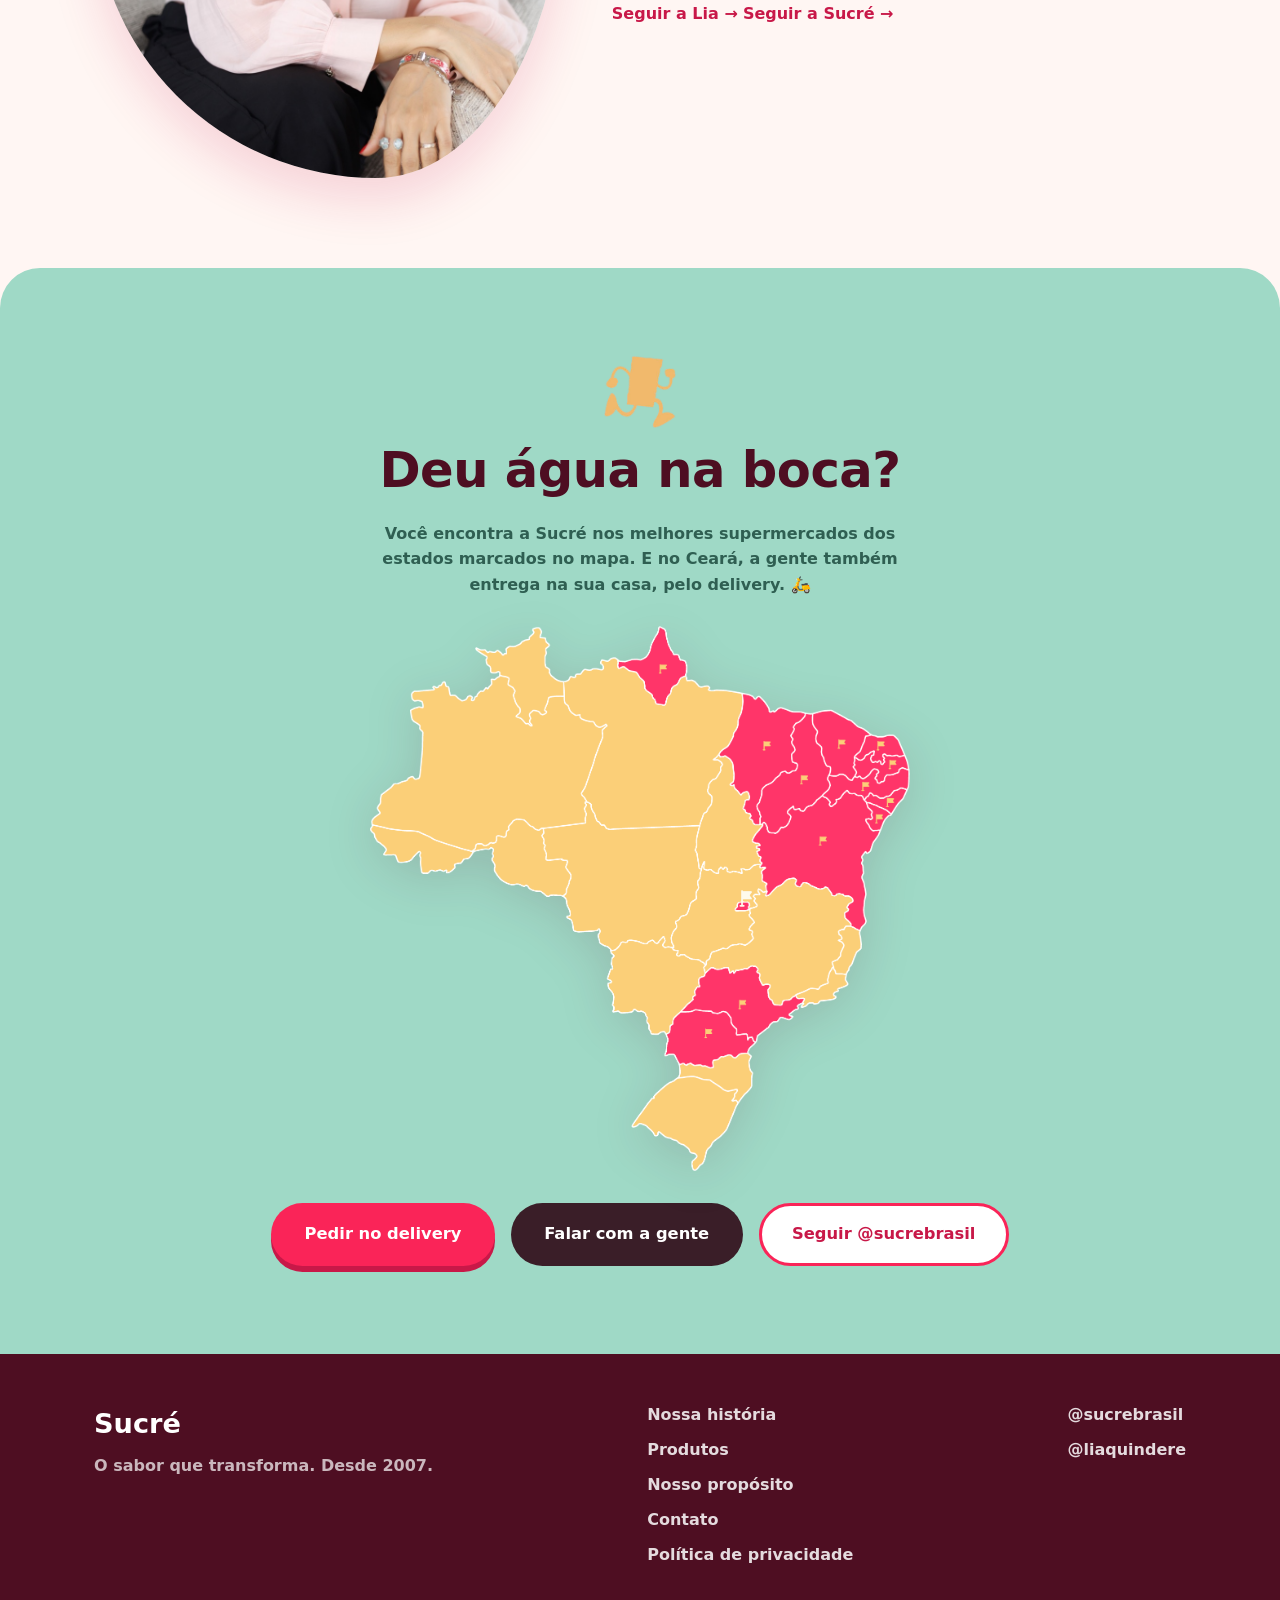
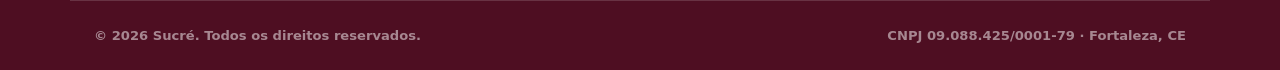
==== commit 013e6dd2: "Melhorias jul/26: aba Produtos, linha do tempo horizontal, WhatsApp flutuante, link @sucrebrasil, su" ====
--- a/index.html
+++ b/index.html
@@ -3,15 +3,23 @@
 <head>
   <meta charset="utf-8" />
   <meta name="viewport" content="width=device-width, initial-scale=1" />
-  <title>Sucré, o sabor que transforma</title>
-  <meta name="description" content="Salgados congelados premium e clean label, feitos com ingredientes de verdade. A marca que mais vende no Nordeste, e que apoia mães. É só aquecer e ser feliz." />
+  <title>Sucré — Salgados Congelados Premium | Mini Coxinha, Mini Pastel e Bolaço</title>
+  <meta name="description" content="Salgados congelados premium e clean label: mini coxinha de mandioca, mini pastéis e Bolaço, prontos em minutos no forno ou na airfryer. A marca que mais vende no Nordeste — e que apoia mães." />
+  <link rel="canonical" href="https://www.sucre.com.br/" />
+  <meta http-equiv="Content-Security-Policy" content="default-src 'self'; img-src 'self' data:; style-src 'self' 'unsafe-inline' https://fonts.googleapis.com; font-src https://fonts.gstatic.com; script-src 'self'; connect-src 'self'; base-uri 'self'; form-action 'self' https://wa.me" />
   <meta property="og:title" content="Sucré, o sabor que transforma" />
   <meta property="og:description" content="Comida de verdade, pronta em minutos. E cada mordida apoia uma mãe." />
   <meta property="og:type" content="website" />
+  <meta property="og:url" content="https://www.sucre.com.br/" />
+  <meta property="og:image" content="https://www.sucre.com.br/images/og.jpg" />
+  <meta property="og:image:width" content="1200" />
+  <meta property="og:image:height" content="630" />
+  <link rel="icon" type="image/png" href="images/favicon.png" />
+  <link rel="preload" as="image" href="images/hero.jpg?v=3" fetchpriority="high" />
   <link rel="preconnect" href="https://fonts.googleapis.com" />
   <link rel="preconnect" href="https://fonts.gstatic.com" crossorigin />
   <link href="https://fonts.googleapis.com/css2?family=Fredoka:wght@400;500;600;700&family=Nunito:wght@400;600;700;800&display=swap" rel="stylesheet" />
-  <link rel="stylesheet" href="styles.css?v=10" />
+  <link rel="stylesheet" href="styles.css?v=11" />
 </head>
 <body>
   <a class="skip-link" href="#conteudo">Pular para o conteúdo</a>
@@ -20,7 +28,7 @@
   <header class="site-header" id="topo">
     <div class="container header__inner">
       <a class="brand" href="#topo" aria-label="Sucré, página inicial">
-        <img class="brand-logo" src="images/logo.png" alt="Sucré, o sabor que transforma" />
+        <img class="brand-logo" src="images/logo-nav.png" alt="Sucré, o sabor que transforma" width="224" height="121" />
       </a>
       <nav class="nav" aria-label="Menu principal">
         <button class="nav__toggle" aria-expanded="false" aria-controls="menu" aria-label="Abrir menu">
@@ -28,7 +36,7 @@
         </button>
         <ul class="nav__list" id="menu">
           <li><a href="#historia">Nossa história</a></li>
-          <li><a href="#sabores">Sabores</a></li>
+          <li><a href="#produtos">Produtos</a></li>
           <li><a href="#causa">Nosso propósito</a></li>
           <li><a href="#fundadora">A fundadora</a></li>
           <li><a class="nav__cta" href="#contato">Bora provar</a></li>
@@ -49,10 +57,10 @@
           <p class="hero__sub">Salgados congelados com ingredientes de verdade, prontos em minutos no forno ou na airfryer. A gente cuida do sabor pra você cuidar do que importa. 🩷</p>
           <div class="hero__actions">
             <a class="btn btn--primary" href="#contato">Onde comprar</a>
-            <a class="btn btn--ghost" href="#sabores">Ver os sabores</a>
+            <a class="btn btn--ghost" href="#produtos">Ver os produtos</a>
           </div>
         </div>
-        <img class="hero__media" src="images/hero.jpg?v=3" alt="Embalagem de mini coxinha de frango Sucré sobre o degradê rosa da marca com onda amarela" />
+        <img class="hero__media" src="images/hero.jpg?v=3" alt="Embalagem de mini coxinha de frango Sucré sobre o degradê rosa da marca com onda amarela" width="1200" height="1500" fetchpriority="high" />
       </div>
     </section>
 
@@ -72,7 +80,7 @@
     <!-- ======= NOSSA HISTÓRIA (com linha do tempo) ======= -->
     <section class="story" id="historia">
       <div class="container story__inner">
-        <img class="story__media" src="images/fabrica.jpg" alt="Fachada rosa da fábrica da Sucré com janelas amarelas e o logo na parede" />
+        <img class="story__media" src="images/fabrica.jpg" alt="Fachada rosa da fábrica da Sucré com janelas amarelas e o logo na parede" width="1200" height="1200" loading="lazy" decoding="async" />
         <div class="story__text">
           <p class="eyebrow">Nossa história</p>
           <h2>De uma cozinha em Fortaleza pras gôndolas do Brasil.</h2>
@@ -81,41 +89,106 @@
         </div>
       </div>
       <div class="container">
-        <ol class="timeline">
-          <li class="tl"><span class="tl__year">2007</span><p>Tudo começa na cozinha de casa, num cafezinho de <strong>3 mesas</strong> dentro de uma loja de presentes. Os doces de casamento viram febre e pedem uma loja só nossa: nasce a confeitaria fina com ingredientes regionais.</p></li>
-          <li class="tl"><span class="tl__year">2014</span><p>Nasce a <strong>coxinha de mandioca</strong>, com ingrediente da agricultura familiar. O Ceará prova, e pede mais.</p></li>
-          <li class="tl"><span class="tl__year">2018</span><p>Chega a versão <strong>mini congelada</strong>, pronta na airfryer ou no forno. A Sucré ganha as gôndolas dos supermercados.</p></li>
-          <li class="tl"><span class="tl__year">2020</span><p>Virada de chave: viramos um <strong>negócio de impacto</strong>. Nosso propósito ganha nome: apoiar e transformar a vida de mães.</p></li>
-          <li class="tl"><span class="tl__year">2022</span><p>A confeitaria se despede, a marca acelera. Entramos nas <strong>principais redes de supermercado</strong> do país.</p></li>
-          <li class="tl tl--hoje"><span class="tl__year">Hoje</span><p>A marca de salgados congelados que <strong>mais vende no Nordeste</strong>. E a <strong>4ª do Brasil</strong>. E a gente tá só começando. 💪</p></li>
+        <h3 class="tlx__title">Anos de tradição <span class="tlx__sub">— a estrada até aqui, marco a marco</span></h3>
+        <!-- Linha do tempo horizontal: ímpares em cima, pares embaixo, barra central colorida -->
+        <ol class="tlx">
+          <li class="tlx__item tlx__item--up" style="--tc:#FA2458">
+            <div class="tlx__conteudo">
+              <span class="tlx__bubble" aria-hidden="true">☕</span>
+              <p><strong>Tudo começa em casa:</strong> um cafezinho de 3 mesas dentro de uma loja de presentes. Os doces viram febre e nasce a confeitaria fina com ingredientes regionais.</p>
+            </div>
+            <div class="tlx__faixa"><span class="tlx__year">2007</span></div>
+          </li>
+          <li class="tlx__item tlx__item--down" style="--tc:#FC4A4E">
+            <div class="tlx__faixa"><span class="tlx__year">2014</span></div>
+            <div class="tlx__conteudo">
+              <span class="tlx__bubble" aria-hidden="true">🍗</span>
+              <p>Nasce a <strong>coxinha de mandioca</strong>, com ingrediente da agricultura familiar. O Ceará prova, e pede mais.</p>
+            </div>
+          </li>
+          <li class="tlx__item tlx__item--up" style="--tc:#F98134">
+            <div class="tlx__conteudo">
+              <span class="tlx__bubble" aria-hidden="true">❄️</span>
+              <p>Chega a versão <strong>mini congelada</strong>, pronta na airfryer ou no forno. A Sucré ganha as gôndolas dos supermercados.</p>
+            </div>
+            <div class="tlx__faixa"><span class="tlx__year">2018</span></div>
+          </li>
+          <li class="tlx__item tlx__item--down" style="--tc:#FDBA3B">
+            <div class="tlx__faixa"><span class="tlx__year">2020</span></div>
+            <div class="tlx__conteudo">
+              <span class="tlx__bubble" aria-hidden="true">💗</span>
+              <p>Virada de chave: viramos um <strong>negócio de impacto</strong>. Nosso propósito ganha nome: apoiar e transformar a vida de mães.</p>
+            </div>
+          </li>
+          <li class="tlx__item tlx__item--up" style="--tc:#FED278">
+            <div class="tlx__conteudo">
+              <span class="tlx__bubble" aria-hidden="true">🛒</span>
+              <p>A confeitaria se despede, a marca acelera. Entramos nas <strong>principais redes de supermercado</strong> do país.</p>
+            </div>
+            <div class="tlx__faixa"><span class="tlx__year">2022</span></div>
+          </li>
+          <li class="tlx__item tlx__item--down tlx__item--hoje" style="--tc:#4E0E22">
+            <div class="tlx__faixa"><span class="tlx__year">Hoje</span></div>
+            <div class="tlx__conteudo">
+              <span class="tlx__bubble" aria-hidden="true">🚀</span>
+              <p>A marca de salgados congelados que <strong>mais vende no Nordeste</strong>. E a <strong>4ª do Brasil</strong>. E a gente tá só começando. 💪</p>
+            </div>
+          </li>
         </ol>
       </div>
     </section>
 
-    <!-- ======= SABORES / PRODUTOS ======= -->
-    <section class="products" id="sabores">
+    <!-- ======= PRODUTOS ======= -->
+    <section class="products" id="produtos">
+      <span id="sabores" class="anchor-alias" aria-hidden="true"></span><!-- compat com links antigos #sabores -->
       <div class="container">
         <div class="section-head section-head--center">
-          <img class="mascote" src="images/mascote-bolinha.png" alt="" aria-hidden="true" />
+          <img class="mascote" src="images/mascote-bolinha.png" alt="" aria-hidden="true" width="403" height="393" loading="lazy" decoding="async" />
           <p class="eyebrow">Nossos xodós</p>
           <h2>Escolhe um. Ou todos. A gente não julga.</h2>
         </div>
         <div class="products__grid">
           <article class="card">
-            <img class="card__media" src="images/card-coxinha.jpg?v=4" alt="Três embalagens de mini coxinha Sucré, sabores carne de sol, frango e 3 queijos, sobre o degradê rosa da marca" />
-            <div class="card__body"><h3>Mini Coxinha é Sucré</h3><p>A pioneira. Massa de mandioca da agricultura familiar, a original desde 2014.</p></div>
+            <a class="card__link" href="minicoxinha.html">
+              <img class="card__media" src="images/card-coxinha.jpg?v=4" alt="Três embalagens de mini coxinha Sucré, sabores carne de sol, frango e 3 queijos, sobre o degradê rosa da marca" width="1080" height="810" loading="lazy" decoding="async" />
+              <div class="card__body"><h3>Mini Coxinha é Sucré</h3><p>A pioneira. Massa de mandioca da agricultura familiar, a original desde 2014.</p><span class="link-arrow">Conhecer a mini coxinha →</span></div>
+            </a>
           </article>
           <article class="card">
-            <img class="card__media" src="images/card-pastel.jpg?v=5" alt="Três embalagens de mini pastel Sucré, sabores costelinha bovina, queijo cremoso e camarão, sobre o degradê rosa da marca" />
-            <div class="card__body"><h3>Mini pastéis</h3><p>Prontos em minutos, no forno ou na airfryer. O lanche que salva o dia.</p></div>
+            <a class="card__link" href="minipasteis.html">
+              <img class="card__media" src="images/card-pastel.jpg?v=5" alt="Três embalagens de mini pastel Sucré, sabores costelinha bovina, queijo cremoso e camarão, sobre o degradê rosa da marca" width="1080" height="810" loading="lazy" decoding="async" />
+              <div class="card__body"><h3>Mini pastéis</h3><p>Prontos em minutos, no forno ou na airfryer. O lanche que salva o dia.</p><span class="link-arrow">Conhecer os mini pastéis →</span></div>
+            </a>
           </article>
           <article class="card">
-            <img class="card__media" src="images/card-bolaco.jpg?v=3" alt="Embalagem premium do Bolaço Prime Rib sobre o degradê rosa da marca" />
-            <div class="card__body"><h3>Bolaço</h3><p>É mais que bolinha: massa de mandioca recheada, crocante, pronta em 8 minutos.</p></div>
+            <a class="card__link" href="bolaco.html">
+              <img class="card__media" src="images/card-bolaco.jpg?v=3" alt="Embalagem premium do Bolaço Prime Rib sobre o degradê rosa da marca" width="1080" height="810" loading="lazy" decoding="async" />
+              <div class="card__body"><h3>Bolaço</h3><p>É mais que bolinha: massa de mandioca recheada, crocante, pronta em 8 minutos.</p><span class="link-arrow">Conhecer o Bolaço →</span></div>
+            </a>
           </article>
         </div>
       </div>
     </section>
+
+    <!-- ======= APPETITE APPEAL (aguardando as fotos do produto pronto) =======
+         Quando as fotos chegarem, salvar em images/ como:
+           pronto-coxinha.jpg · pronto-pastel.jpg · pronto-bolaco.jpg (1200x900+)
+         e descomentar o bloco abaixo. Os cards acima também ganham hover-swap
+         (ver .card__media--pronto no styles.css).
+    <section class="appetite" aria-label="Saiu do forno">
+      <div class="container">
+        <div class="section-head section-head--center">
+          <p class="eyebrow">Saiu do forno 🔥</p>
+          <h2>Crocante por fora, cremoso por dentro.</h2>
+        </div>
+        <div class="appetite__grid">
+          <img src="images/pronto-coxinha.jpg" alt="Mini coxinhas Sucré douradas e crocantes recém-saídas da airfryer" width="1200" height="900" loading="lazy" decoding="async" />
+          <img src="images/pronto-pastel.jpg" alt="Mini pastéis Sucré dourados com recheio cremoso à mostra" width="1200" height="900" loading="lazy" decoding="async" />
+          <img src="images/pronto-bolaco.jpg" alt="Bolaço partido ao meio mostrando o recheio de prime rib desfiado" width="1200" height="900" loading="lazy" decoding="async" />
+        </div>
+      </div>
+    </section>
+    ======= FIM APPETITE ======= -->
 
     <!-- ======= NOSSA CAUSA (bloco rosa) ======= -->
     <section class="cause" id="causa">
@@ -129,10 +202,10 @@
           <div class="stat"><span class="stat__num">2020</span><span class="stat__label">negócio de impacto desde</span></div>
         </div>
         <div class="mascotes" aria-hidden="true">
-          <img src="images/mascote-coxinha.png" alt="" />
-          <img src="images/mascote-bolinha.png" alt="" />
-          <img src="images/mascote-pastel.png" alt="" />
-          <img src="images/mascote-quadradinho.png" alt="" />
+          <img src="images/mascote-coxinha.png" alt="" width="331" height="452" loading="lazy" decoding="async" />
+          <img src="images/mascote-bolinha.png" alt="" width="403" height="393" loading="lazy" decoding="async" />
+          <img src="images/mascote-pastel.png" alt="" width="349" height="351" loading="lazy" decoding="async" />
+          <img src="images/mascote-quadradinho.png" alt="" width="358" height="315" loading="lazy" decoding="async" />
         </div>
         <span class="cause__selo">Nós apoiamos mães</span>
       </div>
@@ -141,12 +214,13 @@
     <!-- ======= A FUNDADORA ======= -->
     <section class="founder" id="fundadora">
       <div class="container founder__inner">
-        <img class="founder__media" src="images/lia.jpg" alt="Lia Quinderé, fundadora da Sucré, sorrindo de camisa rosa" />
+        <img class="founder__media" src="images/lia.jpg" alt="Lia Quinderé, fundadora da Sucré, sorrindo de camisa rosa" width="1000" height="1500" loading="lazy" decoding="async" />
         <div class="founder__text">
           <p class="eyebrow">Quem tá por trás</p>
           <blockquote>“Empreender é crer no invisível.”</blockquote>
           <p>Lia Quinderé se formou em Direito, mas foi na cozinha que encontrou o que a fazia pular da cama. Estudou patisserie na Le Cordon Bleu, voltou pra Fortaleza e começou tudo na cozinha de casa. Hoje lidera uma das maiores marcas de congelados do país, sem perder a alma, a fé, nem o sotaque.</p>
           <a class="link-arrow" href="https://www.instagram.com/liaquindere?igsh=bW1hcm05MXl4Yzc4&utm_source=qr" target="_blank" rel="noopener">Seguir a Lia →</a>
+          <a class="link-arrow" href="https://www.instagram.com/sucrebrasil" target="_blank" rel="noopener">Seguir a Sucré →</a>
         </div>
       </div>
     </section>
@@ -154,13 +228,14 @@
     <!-- ======= CONTATO (bloco menta) ======= -->
     <section class="contact" id="contato">
       <div class="container contact__inner">
-        <img class="mascote" src="images/mascote-pastel.png" alt="" aria-hidden="true" />
+        <img class="mascote" src="images/mascote-pastel.png" alt="" aria-hidden="true" width="349" height="351" loading="lazy" decoding="async" />
         <h2>Deu água na boca?</h2>
         <p class="contact__lead">Você encontra a Sucré nos melhores supermercados dos estados marcados no mapa. E no Ceará, a gente também entrega na sua casa, pelo delivery. 🛵</p>
-        <img class="contact__mapa" src="images/mapa.png" alt="Mapa do Brasil com os estados onde a Sucré está presente destacados em rosa, com bandeirinhas: Nordeste, Amapá, Distrito Federal, São Paulo e Paraná" />
+        <img class="contact__mapa" src="images/mapa.png" alt="Mapa do Brasil com os estados onde a Sucré está presente destacados em rosa, com bandeirinhas: Nordeste, Amapá, Distrito Federal, São Paulo e Paraná" width="1323" height="1335" loading="lazy" decoding="async" />
         <div class="contact__actions">
           <a class="btn btn--primary" href="https://wa.me/5585998620312" target="_blank" rel="noopener">Pedir no delivery</a>
           <a class="btn btn--dark" href="https://wa.me/5585999978713" target="_blank" rel="noopener">Falar com a gente</a>
+          <a class="btn btn--ghost" href="https://www.instagram.com/sucrebrasil" target="_blank" rel="noopener">Seguir @sucrebrasil</a>
         </div>
       </div>
     </section>
@@ -176,9 +251,10 @@
       <nav aria-label="Links do rodapé">
         <ul class="footer__links">
           <li><a href="#historia">Nossa história</a></li>
-          <li><a href="#sabores">Sabores</a></li>
+          <li><a href="#produtos">Produtos</a></li>
           <li><a href="#causa">Nosso propósito</a></li>
           <li><a href="#contato">Contato</a></li>
+          <li><a href="privacidade.html">Política de privacidade</a></li>
         </ul>
       </nav>
       <div class="footer__social">
@@ -192,6 +268,11 @@
     </div>
   </footer>
 
+  <!-- ======= WHATSAPP FLUTUANTE ======= -->
+  <a class="zap-float" href="https://wa.me/5585999978713" target="_blank" rel="noopener" aria-label="Falar com o atendimento da Sucré no WhatsApp">
+    <svg viewBox="0 0 32 32" width="30" height="30" fill="currentColor" aria-hidden="true"><path d="M16.04 3C9.02 3 3.32 8.7 3.32 15.72c0 2.24.59 4.42 1.7 6.35L3.2 28.8l6.9-1.79a12.66 12.66 0 0 0 5.94 1.5h.01c7.01 0 12.72-5.7 12.72-12.72S23.06 3 16.04 3zm0 23.36h-.01a10.6 10.6 0 0 1-5.4-1.48l-.39-.23-4.09 1.06 1.1-3.99-.26-.41a10.55 10.55 0 0 1-1.62-5.6c0-5.84 4.76-10.6 10.61-10.6 5.84 0 10.6 4.76 10.6 10.6s-4.75 10.65-10.54 10.65zm5.81-7.93c-.32-.16-1.88-.93-2.17-1.03-.29-.11-.5-.16-.72.16-.21.32-.82 1.03-1 1.24-.19.21-.37.24-.69.08-.32-.16-1.34-.5-2.56-1.58-.95-.85-1.58-1.89-1.77-2.21-.19-.32-.02-.49.14-.65.14-.14.32-.37.48-.56.16-.19.21-.32.32-.53.11-.21.05-.4-.03-.56-.08-.16-.72-1.72-.98-2.36-.26-.62-.52-.54-.72-.55l-.61-.01c-.21 0-.56.08-.85.4-.29.32-1.12 1.09-1.12 2.65s1.14 3.08 1.3 3.29c.16.21 2.25 3.44 5.45 4.82.76.33 1.36.53 1.82.67.77.24 1.46.21 2.01.13.61-.09 1.88-.77 2.14-1.51.26-.74.26-1.38.19-1.51-.08-.13-.29-.21-.61-.37z"/></svg>
+  </a>
+
   <script src="script.js"></script>
 </body>
 </html>
--- a/styles.css
+++ b/styles.css
@@ -30,7 +30,7 @@
 p{margin:0 0 1rem}
 a{color:var(--rosa-escuro);text-decoration:none}
 strong{font-weight:800}
-img{max-width:100%;display:block}
+img{max-width:100%;height:auto;display:block} /* height:auto: os atributos width/height ficam só como reserva de espaço */
 .container{width:100%;max-width:var(--maxw);margin:0 auto;padding:0 1.5rem}
 .eyebrow{font-family:var(--font-body);font-size:.82rem;font-weight:800;letter-spacing:.14em;text-transform:uppercase;color:var(--rosa);margin:0 0 .8rem}
 .eyebrow--light{color:var(--gema)}
@@ -94,17 +94,43 @@
 .story__media{aspect-ratio:1/1;box-shadow:var(--shadow);background:linear-gradient(135deg,var(--menta),var(--menta-clara));border-radius:58% 42% 46% 54% / 46% 54% 46% 54%}
 .story__media .media-note{color:rgba(58,30,40,.55)}
 
-/* Linha do tempo */
-.timeline{list-style:none;margin:3rem 0 0;padding:0;display:grid;grid-template-columns:repeat(3,1fr);gap:1.5rem}
-.tl{background:#fff;border-radius:var(--radius);padding:1.6rem 1.5rem;box-shadow:var(--shadow-sm);transition:transform .18s ease}
-.tl:hover{transform:translateY(-4px) rotate(.6deg)}
-.tl__year{display:inline-block;font-family:var(--font-head);font-weight:700;font-size:1.15rem;color:#fff;background:var(--rosa);padding:.25rem 1rem;border-radius:999px;margin-bottom:.8rem}
-.tl p{margin:0;color:var(--muted);font-weight:600;font-size:.97rem}
-.tl strong{color:var(--ink)}
-.tl--hoje{background:var(--gema)}
-.tl--hoje .tl__year{background:var(--berry)}
-.tl--hoje p{color:var(--berry)}
-.tl--hoje strong{color:var(--berry)}
+/* Linha do tempo horizontal (modelo "years of tradition"):
+   barra central com segmentos coloridos, anos colados na barra e
+   balões de ícone alternando acima/abaixo, ligados por hastes. */
+.tlx__title{text-align:center;margin:3.2rem 0 0;font-size:clamp(1.4rem,2.6vw,1.9rem)}
+.tlx__sub{font-family:var(--font-body);font-weight:600;font-size:.9rem;color:var(--muted);letter-spacing:0}
+.tlx{list-style:none;margin:1.6rem 0 0;padding:0;display:grid;grid-template-columns:repeat(6,1fr)}
+.tlx__item{display:grid;grid-template-rows:1fr auto 1fr;position:relative}
+.tlx__faixa{grid-row:2;height:16px;background:var(--tc);position:relative}
+.tlx__item:first-child .tlx__faixa{border-radius:999px 0 0 999px}
+.tlx__item:last-child .tlx__faixa{border-radius:0 999px 999px 0}
+.tlx__year{position:absolute;left:50%;transform:translateX(-50%);font-family:var(--font-head);font-weight:700;font-size:clamp(1.3rem,2.6vw,2rem);color:var(--tc);line-height:1;white-space:nowrap}
+.tlx__item--up .tlx__year{top:calc(100% + .35rem)}   /* conteúdo em cima → ano embaixo da barra */
+.tlx__item--down .tlx__year{bottom:calc(100% + .35rem)} /* conteúdo embaixo → ano em cima da barra */
+.tlx__conteudo{position:relative;display:flex;flex-direction:column;align-items:center;text-align:center;padding:0 .55rem;z-index:1}
+.tlx__item--up .tlx__conteudo{grid-row:1;justify-content:flex-end;padding-bottom:2.6rem}
+.tlx__item--down .tlx__conteudo{grid-row:3;justify-content:flex-start;padding-top:2.6rem;flex-direction:column-reverse}
+/* haste que liga o balão à barra */
+.tlx__conteudo::after{content:"";position:absolute;left:50%;transform:translateX(-50%);width:3px;background:var(--tc);z-index:-1}
+.tlx__item--up .tlx__conteudo::after{bottom:0;height:2.4rem}
+.tlx__item--down .tlx__conteudo::after{top:0;height:2.4rem}
+.tlx__bubble{display:flex;align-items:center;justify-content:center;width:64px;height:64px;border-radius:50%;background:var(--tc);font-size:1.7rem;box-shadow:0 8px 18px rgba(78,14,34,.18);margin:.4rem 0}
+.tlx__conteudo p{margin:0;color:var(--muted);font-weight:600;font-size:.83rem;line-height:1.45;max-width:21ch}
+.tlx__conteudo strong{color:var(--ink)}
+.tlx__item--hoje .tlx__conteudo p{color:var(--ink)}
+@media (max-width:900px){
+  /* no celular a linha vira vertical: barra à esquerda, cartões à direita */
+  .tlx{grid-template-columns:1fr;gap:1.1rem;position:relative;padding-left:2.2rem}
+  .tlx::before{content:"";position:absolute;left:.65rem;top:0;bottom:0;width:6px;border-radius:999px;background:linear-gradient(180deg,#FA2458,#FC4A4E,#F98134,#FDBA3B,#FED278,#4E0E22)}
+  .tlx__item{display:flex;flex-direction:column;position:relative;background:#fff;border-radius:var(--radius);padding:1.2rem 1.3rem;box-shadow:var(--shadow-sm)}
+  .tlx__item::before{content:"";position:absolute;left:-1.92rem;top:1.45rem;width:16px;height:16px;border-radius:50%;background:var(--tc);box-shadow:0 0 0 4px var(--cream)}
+  .tlx__faixa{order:0;height:auto;background:none}
+  .tlx__year{position:static;transform:none;display:inline-block;font-size:1.35rem;margin-bottom:.3rem}
+  .tlx__conteudo{order:1;flex-direction:row!important;align-items:center;gap:.9rem;text-align:left;padding:0!important;justify-content:flex-start!important}
+  .tlx__conteudo::after{display:none}
+  .tlx__bubble{flex:0 0 auto;width:46px;height:46px;font-size:1.2rem;margin:0}
+  .tlx__conteudo p{max-width:none;font-size:.95rem}
+}
 
 /* Produtos */
 .products{padding:clamp(3.5rem,7vw,6rem) 0;background:var(--areia)}
@@ -167,6 +193,48 @@
 .footer__links a:hover,.footer__social a:hover{color:var(--gema)}
 .footer__social{display:flex;flex-direction:column;gap:.6rem}
 .footer__legal{display:flex;justify-content:space-between;gap:1rem;flex-wrap:wrap;color:rgba(255,255,255,.5);font-size:.82rem;font-weight:600;padding-top:1.5rem}
+
+/* WhatsApp flutuante */
+.zap-float{position:fixed;right:1.2rem;bottom:1.2rem;z-index:80;display:flex;align-items:center;justify-content:center;
+  width:60px;height:60px;border-radius:50%;background:#25D366;color:#fff;
+  box-shadow:0 10px 26px rgba(18,140,70,.45);transition:transform .15s ease, box-shadow .15s ease}
+.zap-float:hover{transform:translateY(-3px) scale(1.06);box-shadow:0 14px 30px rgba(18,140,70,.55);color:#fff}
+.zap-float:active{transform:scale(.96)}
+@media print{.zap-float{display:none}}
+
+/* Cards de produto clicáveis (subpáginas) */
+.card__link{display:block;color:inherit}
+.card__link:hover{color:inherit}
+.card__body .link-arrow{margin-top:.6rem;font-size:.92rem}
+.anchor-alias{position:relative;top:-96px;display:block;height:0}
+
+/* Appetite appeal — "saiu do forno" (ativa quando as fotos chegarem) */
+.appetite{padding:clamp(3rem,6vw,5rem) 0;background:#fff}
+.appetite__grid{display:grid;grid-template-columns:repeat(3,1fr);gap:1.2rem}
+.appetite__grid img{width:100%;aspect-ratio:4/3;object-fit:cover;border-radius:var(--radius);box-shadow:var(--shadow-sm)}
+@media (max-width:900px){.appetite__grid{grid-template-columns:1fr}}
+/* hover-swap dos cards: quando existir a foto do produto pronto */
+.card__media--pronto{display:none}
+.card:hover .card__media--pronto{display:block}
+.card:hover .card__media--pronto + .card__media{display:none}
+
+/* Páginas de produto */
+.phero{padding:clamp(2.5rem,6vw,4.5rem) 0;background:var(--areia)}
+.phero__inner{display:grid;grid-template-columns:1.05fr .95fr;gap:3rem;align-items:center}
+.phero__media{width:100%;border-radius:var(--radius);box-shadow:var(--shadow)}
+.crumbs{font-weight:700;font-size:.9rem;margin:0 0 1rem}
+.crumbs a{color:var(--rosa-escuro)}
+.flavors{display:flex;gap:.8rem;flex-wrap:wrap;margin:1.2rem 0}
+.flavor{background:#fff;color:var(--rosa-escuro);font-weight:800;padding:.6rem 1.2rem;border-radius:999px;box-shadow:0 4px 0 rgba(200,24,72,.15)}
+.prep{padding:clamp(2.5rem,6vw,4.5rem) 0}
+.prep__grid{display:grid;grid-template-columns:repeat(3,1fr);gap:1.2rem}
+.prep__card{background:#fff;border-radius:var(--radius);padding:1.4rem 1.5rem;box-shadow:var(--shadow-sm)}
+.prep__card h3{font-size:1.1rem}
+.prep__card p{color:var(--muted);font-weight:600;font-size:.93rem;margin:0}
+.prep__nota{margin-top:1rem;color:var(--muted);font-weight:600;font-size:.88rem}
+.pnav{padding:0 0 clamp(2.5rem,6vw,4rem)}
+.pnav__grid{display:flex;gap:1rem;flex-wrap:wrap;justify-content:center}
+@media (max-width:900px){.phero__inner{grid-template-columns:1fr}.prep__grid{grid-template-columns:1fr}}
 
 /* 5) RESPONSIVO ------------------------------------------- */
 @media (max-width:900px){
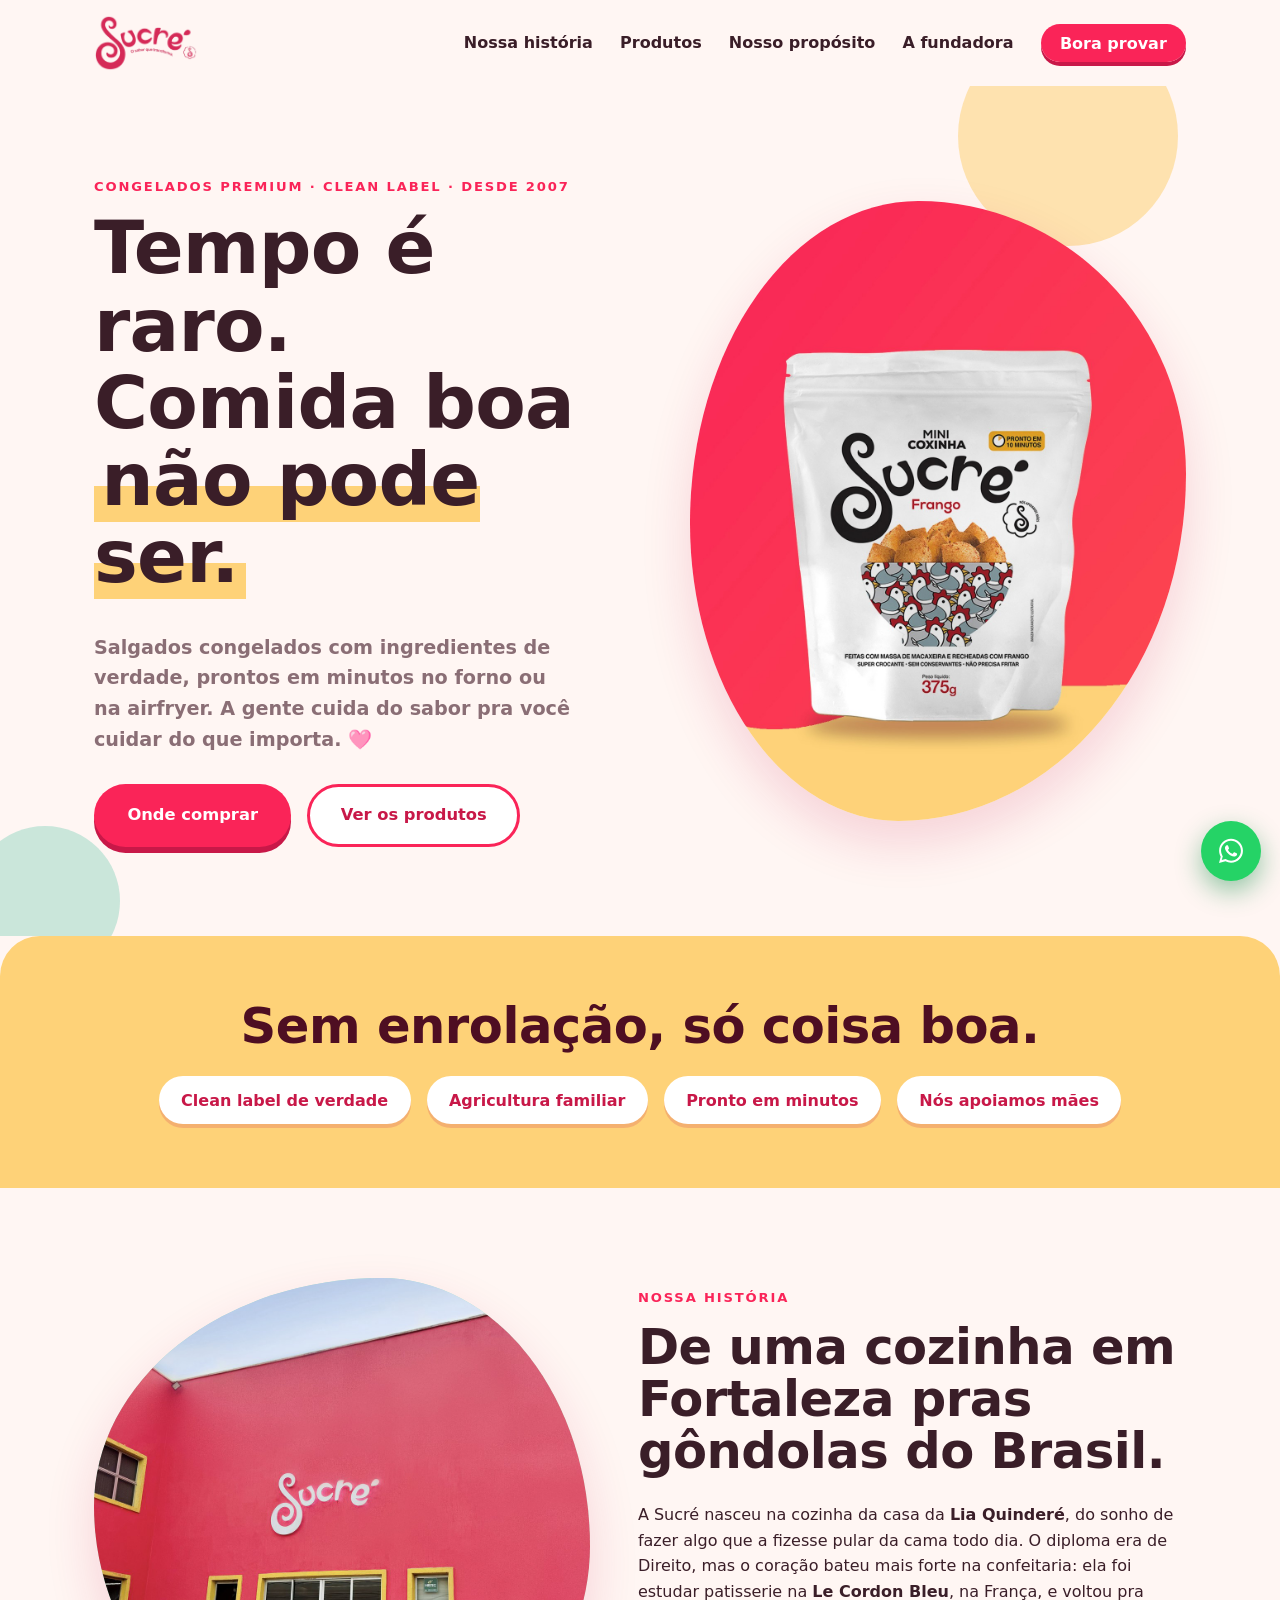
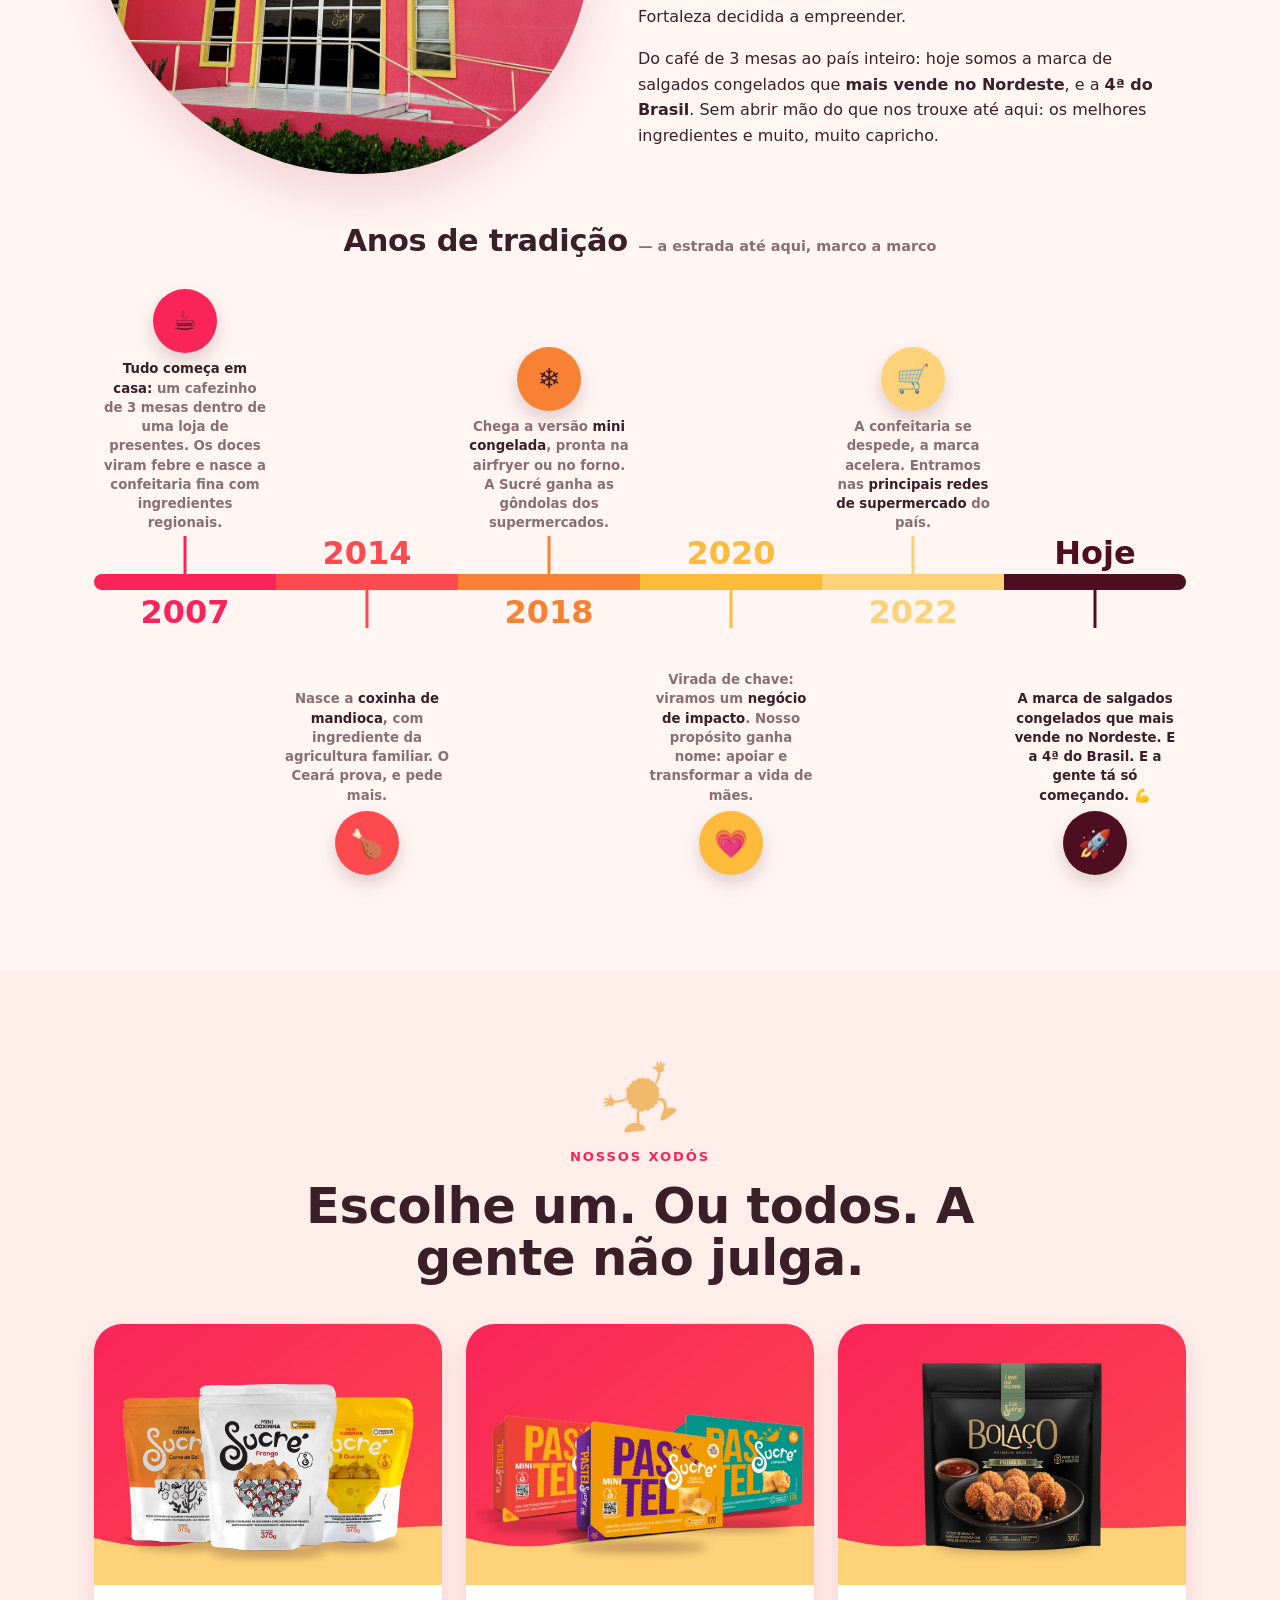
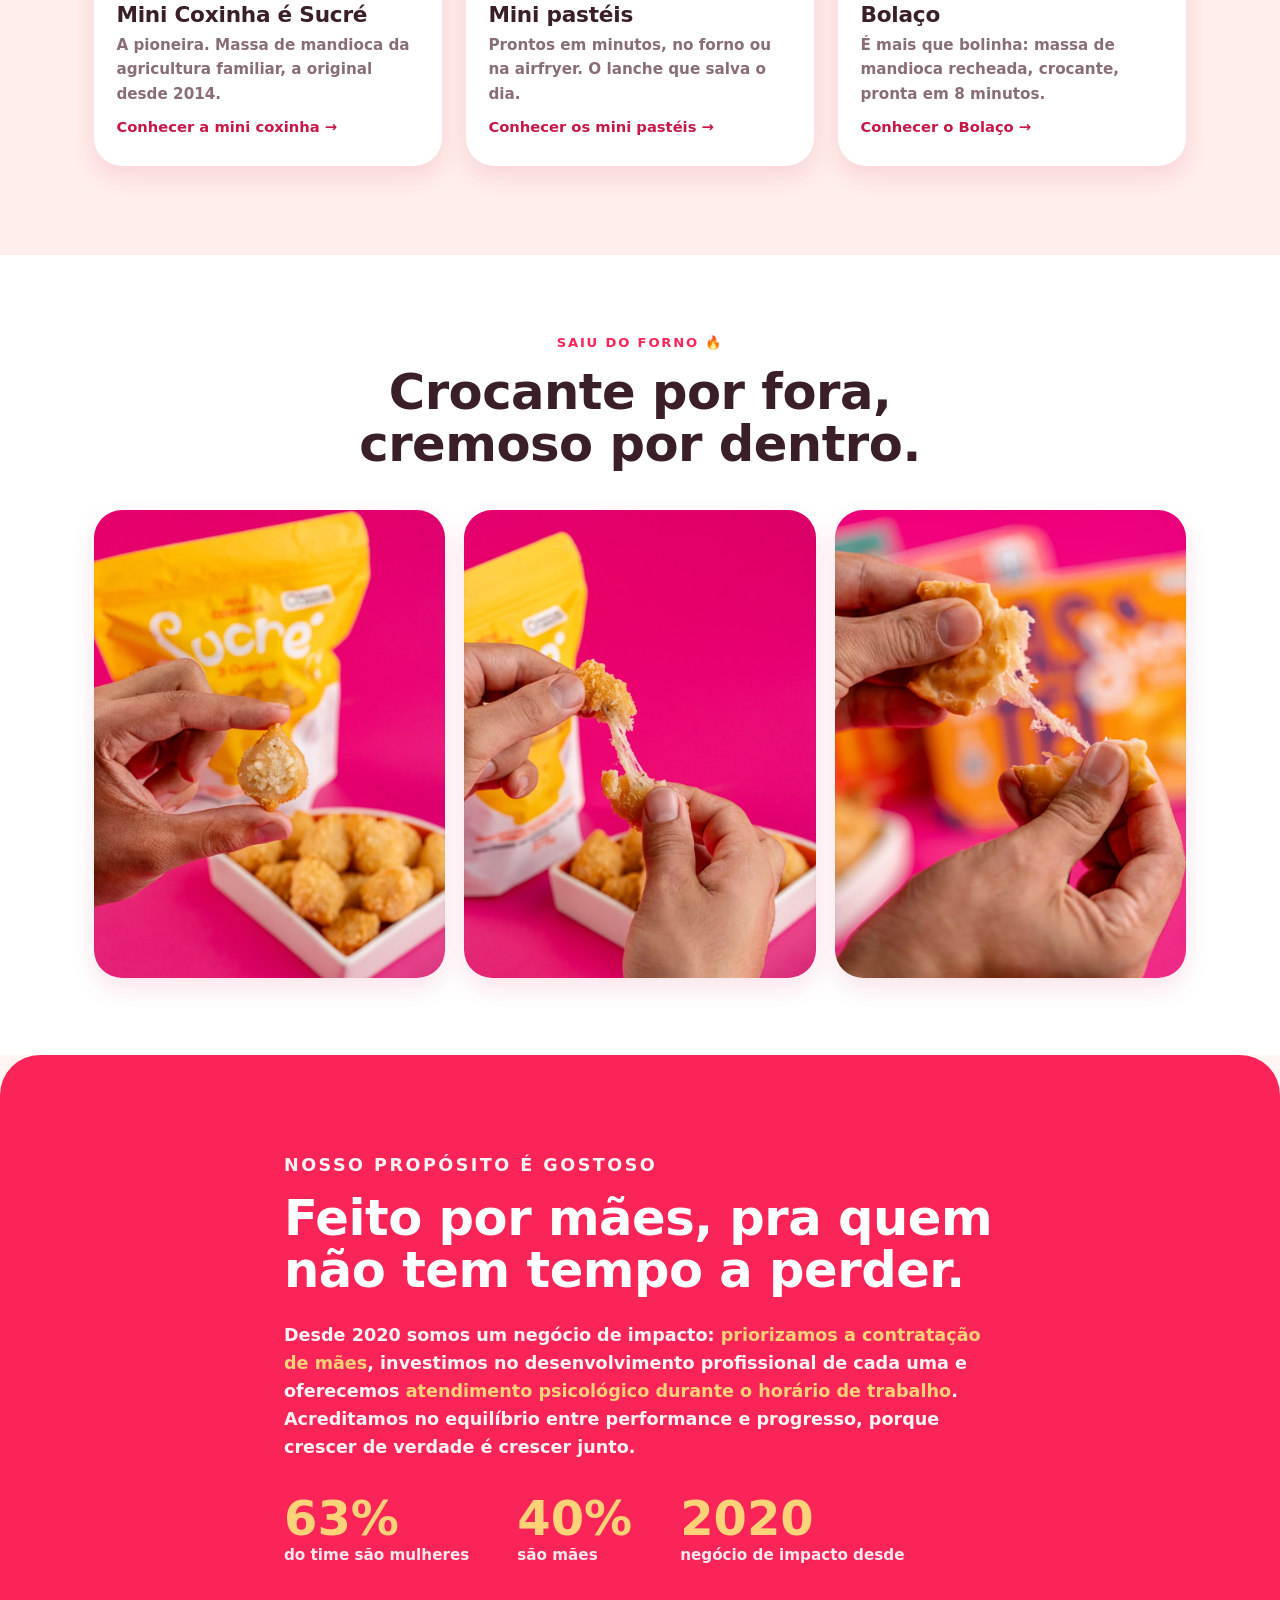
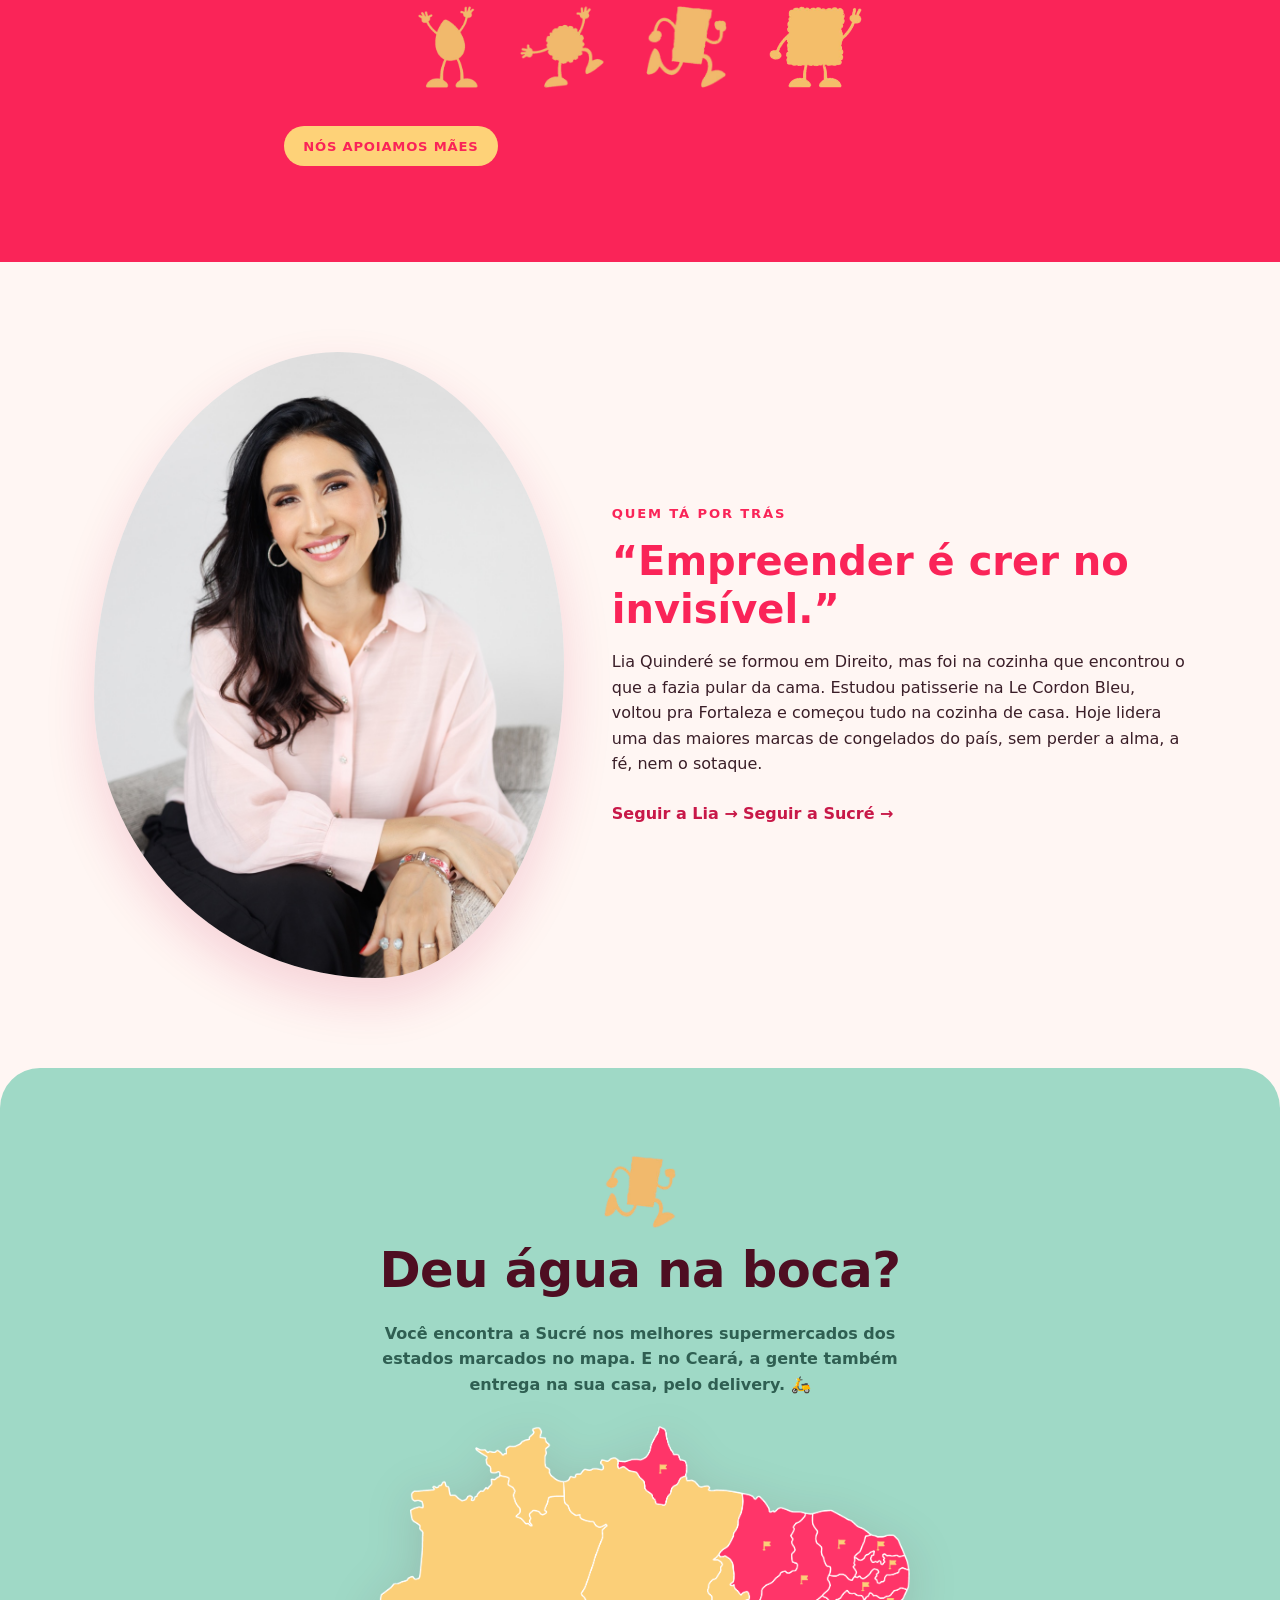
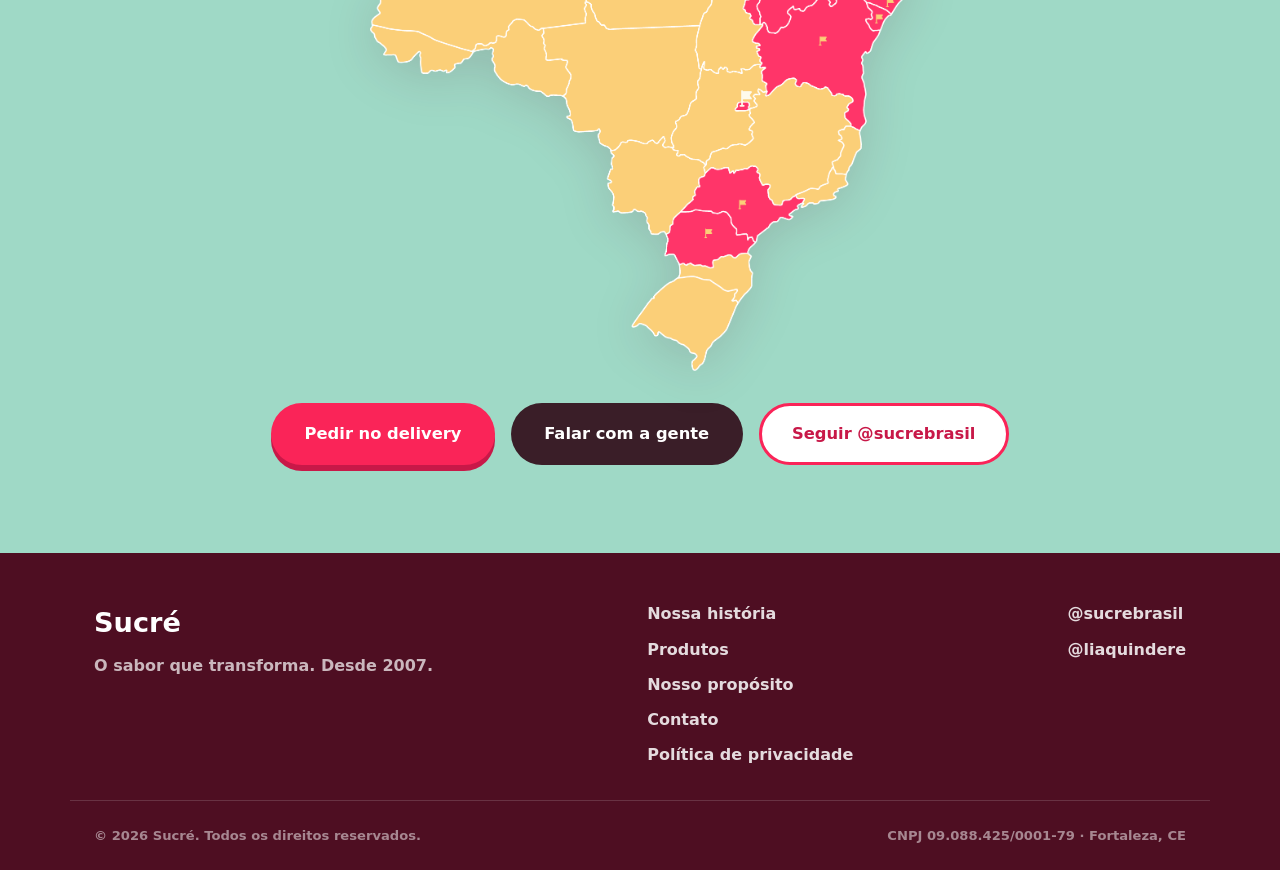
==== commit 82a552ff: "Appetite appeal: seção 'Saiu do forno' com fotos do ensaio jan/26 (coxinha 3 queijos mordida, puxada" ====
--- a/index.html
+++ b/index.html
@@ -19,7 +19,7 @@
   <link rel="preconnect" href="https://fonts.googleapis.com" />
   <link rel="preconnect" href="https://fonts.gstatic.com" crossorigin />
   <link href="https://fonts.googleapis.com/css2?family=Fredoka:wght@400;500;600;700&family=Nunito:wght@400;600;700;800&display=swap" rel="stylesheet" />
-  <link rel="stylesheet" href="styles.css?v=11" />
+  <link rel="stylesheet" href="styles.css?v=13" />
 </head>
 <body>
   <a class="skip-link" href="#conteudo">Pular para o conteúdo</a>
@@ -150,12 +150,14 @@
         <div class="products__grid">
           <article class="card">
             <a class="card__link" href="minicoxinha.html">
+              <img class="card__media card__media--pronto" src="images/card-coxinha-pronto.jpg" alt="" aria-hidden="true" width="1080" height="810" loading="lazy" decoding="async" />
               <img class="card__media" src="images/card-coxinha.jpg?v=4" alt="Três embalagens de mini coxinha Sucré, sabores carne de sol, frango e 3 queijos, sobre o degradê rosa da marca" width="1080" height="810" loading="lazy" decoding="async" />
               <div class="card__body"><h3>Mini Coxinha é Sucré</h3><p>A pioneira. Massa de mandioca da agricultura familiar, a original desde 2014.</p><span class="link-arrow">Conhecer a mini coxinha →</span></div>
             </a>
           </article>
           <article class="card">
             <a class="card__link" href="minipasteis.html">
+              <img class="card__media card__media--pronto" src="images/card-pastel-pronto.jpg" alt="" aria-hidden="true" width="1080" height="810" loading="lazy" decoding="async" />
               <img class="card__media" src="images/card-pastel.jpg?v=5" alt="Três embalagens de mini pastel Sucré, sabores costelinha bovina, queijo cremoso e camarão, sobre o degradê rosa da marca" width="1080" height="810" loading="lazy" decoding="async" />
               <div class="card__body"><h3>Mini pastéis</h3><p>Prontos em minutos, no forno ou na airfryer. O lanche que salva o dia.</p><span class="link-arrow">Conhecer os mini pastéis →</span></div>
             </a>
@@ -170,11 +172,7 @@
       </div>
     </section>
 
-    <!-- ======= APPETITE APPEAL (aguardando as fotos do produto pronto) =======
-         Quando as fotos chegarem, salvar em images/ como:
-           pronto-coxinha.jpg · pronto-pastel.jpg · pronto-bolaco.jpg (1200x900+)
-         e descomentar o bloco abaixo. Os cards acima também ganham hover-swap
-         (ver .card__media--pronto no styles.css).
+    <!-- ======= APPETITE APPEAL — fotos do ensaio jan/26 (pasta do Drive) ======= -->
     <section class="appetite" aria-label="Saiu do forno">
       <div class="container">
         <div class="section-head section-head--center">
@@ -182,13 +180,12 @@
           <h2>Crocante por fora, cremoso por dentro.</h2>
         </div>
         <div class="appetite__grid">
-          <img src="images/pronto-coxinha.jpg" alt="Mini coxinhas Sucré douradas e crocantes recém-saídas da airfryer" width="1200" height="900" loading="lazy" decoding="async" />
-          <img src="images/pronto-pastel.jpg" alt="Mini pastéis Sucré dourados com recheio cremoso à mostra" width="1200" height="900" loading="lazy" decoding="async" />
-          <img src="images/pronto-bolaco.jpg" alt="Bolaço partido ao meio mostrando o recheio de prime rib desfiado" width="1200" height="900" loading="lazy" decoding="async" />
-        </div>
-      </div>
-    </section>
-    ======= FIM APPETITE ======= -->
+          <img src="images/pronto-coxinha.jpg" alt="Mini coxinha 3 queijos mordida mostrando o recheio cremoso, com a embalagem amarela Sucré e uma tigela de coxinhas douradas ao fundo" width="900" height="1350" loading="lazy" decoding="async" />
+          <img src="images/pronto-coxinha-puxada.jpg" alt="Mãos partindo uma mini coxinha Sucré com o queijo puxando um fio, sobre o fundo rosa da marca" width="900" height="1350" loading="lazy" decoding="async" />
+          <img src="images/pronto-pastel.jpg" alt="Mãos partindo um mini pastel Sucré crocante com o queijo derretido esticando entre as metades" width="900" height="1350" loading="lazy" decoding="async" />
+        </div>
+      </div>
+    </section>
 
     <!-- ======= NOSSA CAUSA (bloco rosa) ======= -->
     <section class="cause" id="causa">
--- a/styles.css
+++ b/styles.css
@@ -208,15 +208,16 @@
 .card__body .link-arrow{margin-top:.6rem;font-size:.92rem}
 .anchor-alias{position:relative;top:-96px;display:block;height:0}
 
-/* Appetite appeal — "saiu do forno" (ativa quando as fotos chegarem) */
+/* Appetite appeal — "saiu do forno" (fotos do ensaio jan/26, retrato) */
 .appetite{padding:clamp(3rem,6vw,5rem) 0;background:#fff}
 .appetite__grid{display:grid;grid-template-columns:repeat(3,1fr);gap:1.2rem}
-.appetite__grid img{width:100%;aspect-ratio:4/3;object-fit:cover;border-radius:var(--radius);box-shadow:var(--shadow-sm)}
-@media (max-width:900px){.appetite__grid{grid-template-columns:1fr}}
+.appetite__grid img{width:100%;aspect-ratio:3/4;object-fit:cover;border-radius:var(--radius);box-shadow:var(--shadow-sm);transition:transform .18s ease}
+.appetite__grid img:hover{transform:scale(1.02) rotate(-.5deg)}
+@media (max-width:900px){.appetite__grid{grid-template-columns:1fr}.appetite__grid img{aspect-ratio:4/3}}
 /* hover-swap dos cards: quando existir a foto do produto pronto */
-.card__media--pronto{display:none}
-.card:hover .card__media--pronto{display:block}
-.card:hover .card__media--pronto + .card__media{display:none}
+img.card__media--pronto{display:none}
+.card:hover img.card__media--pronto{display:block}
+.card:hover img.card__media--pronto + img.card__media{display:none}
 
 /* Páginas de produto */
 .phero{padding:clamp(2.5rem,6vw,4.5rem) 0;background:var(--areia)}
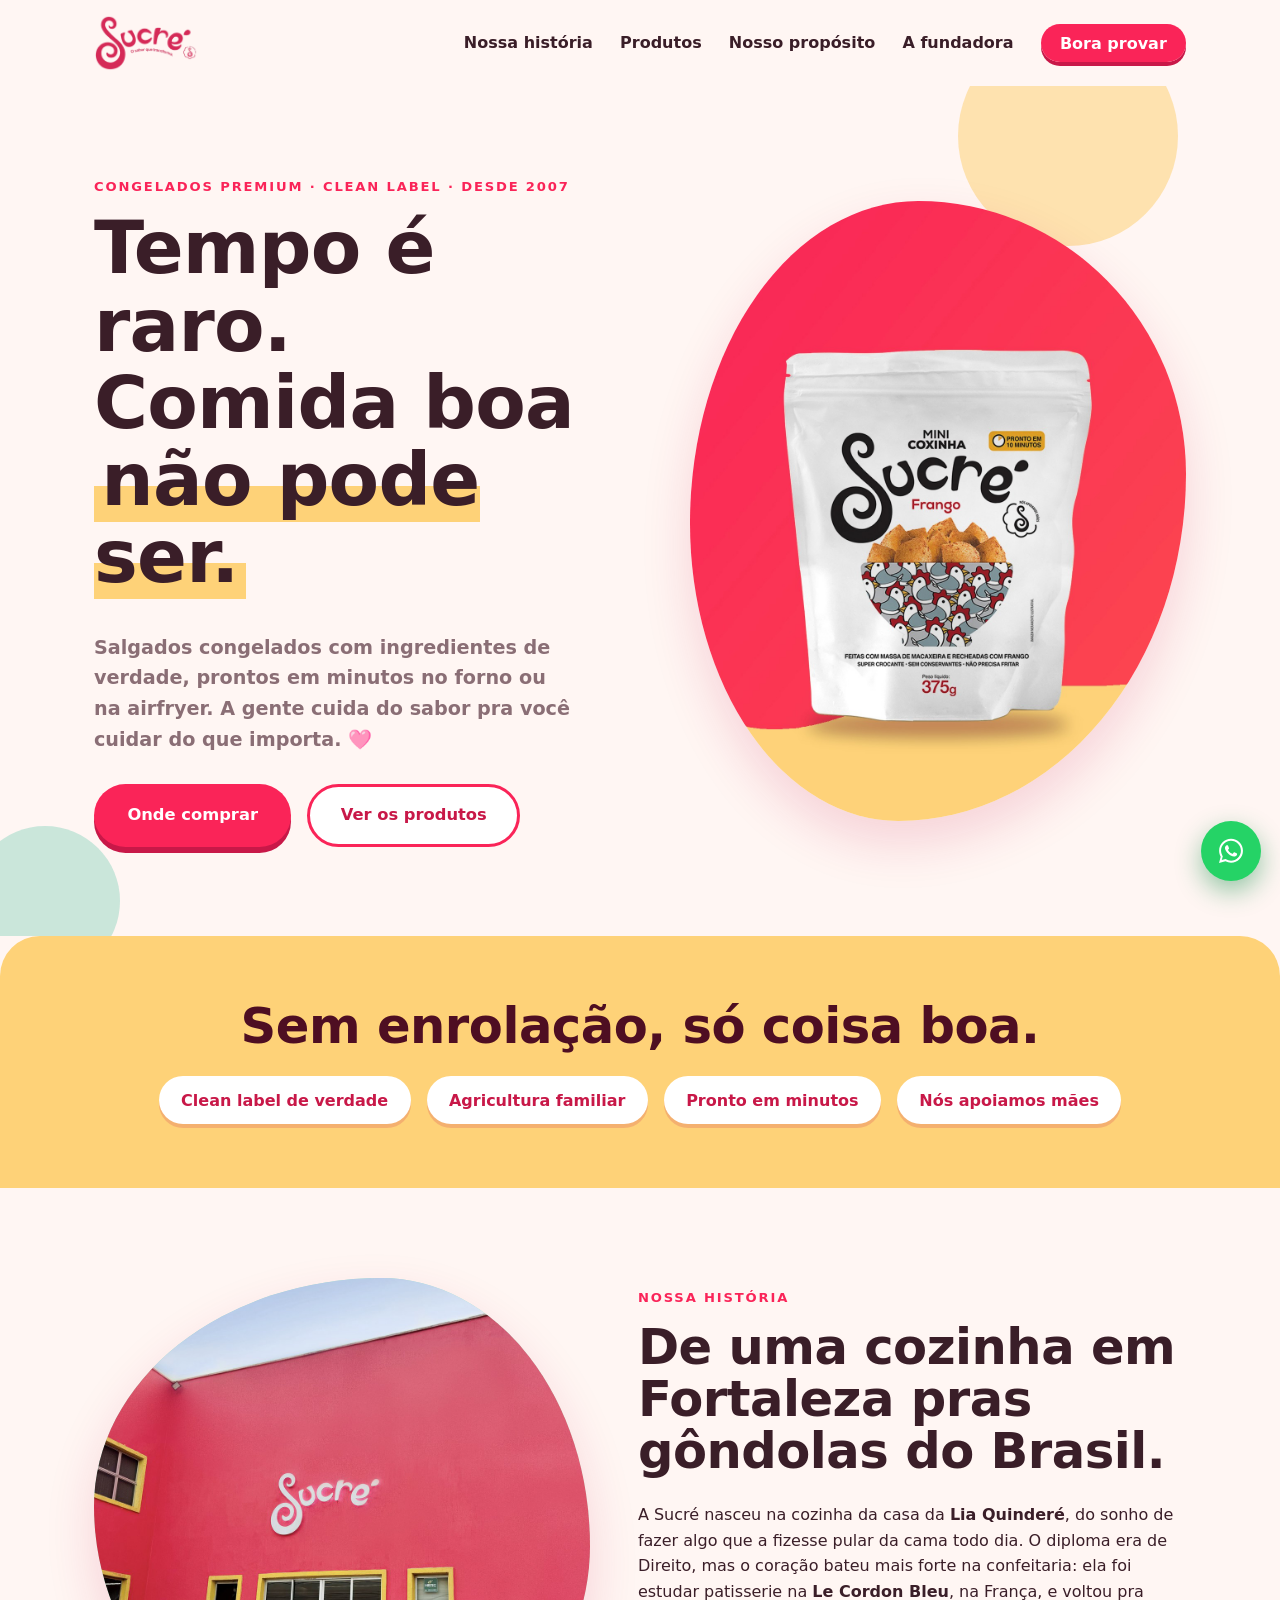
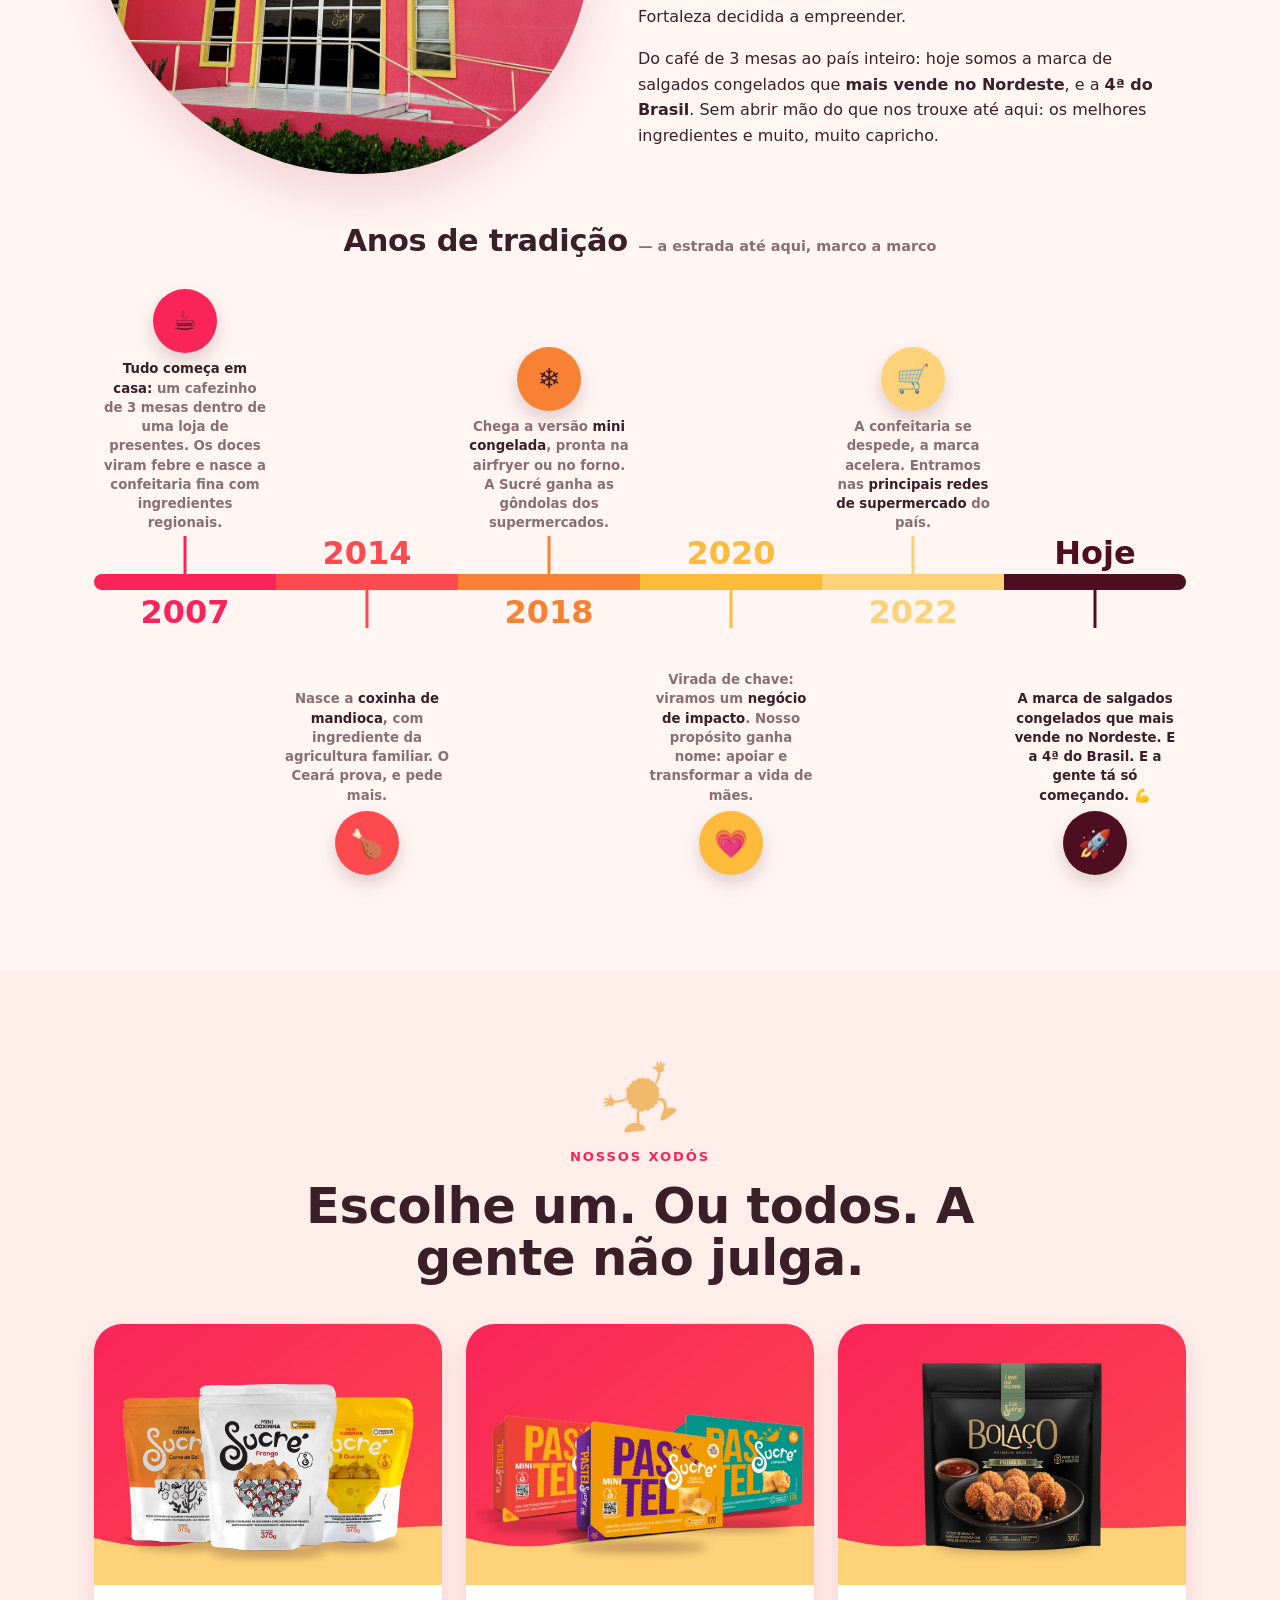
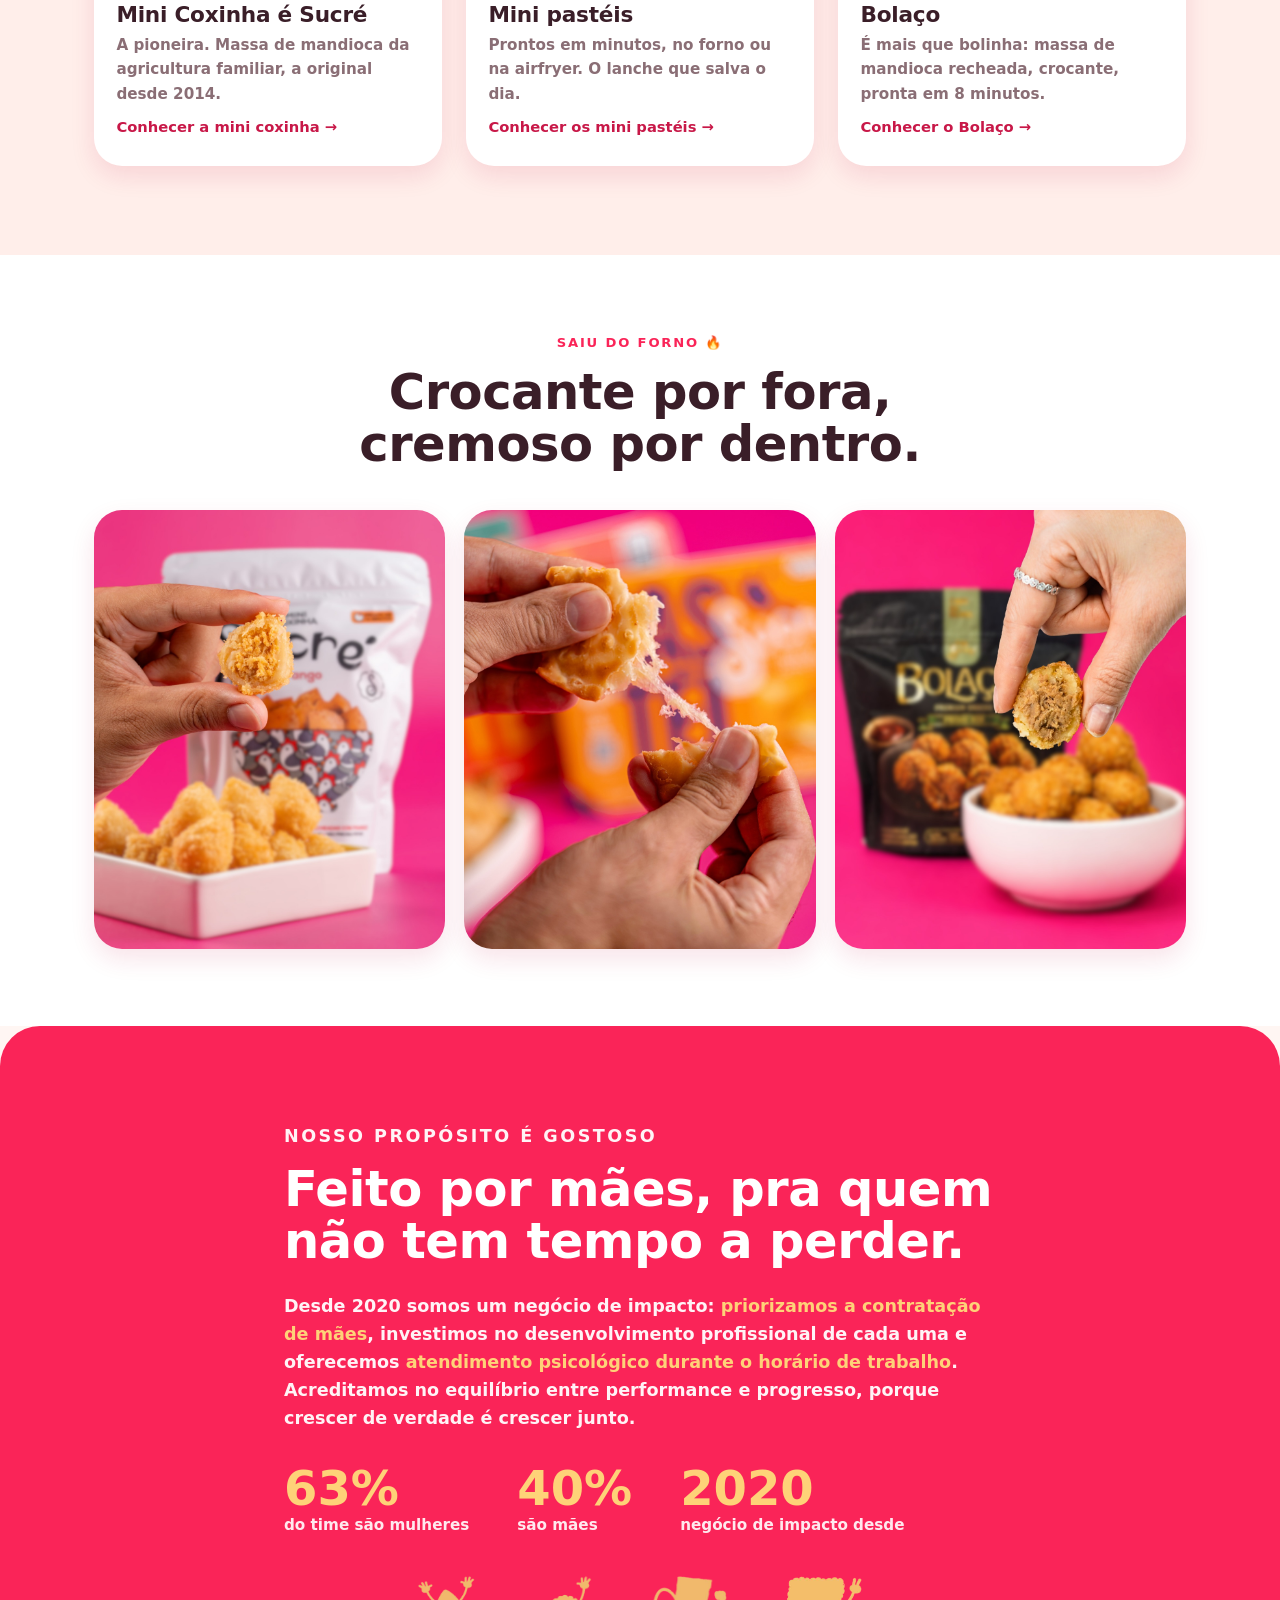
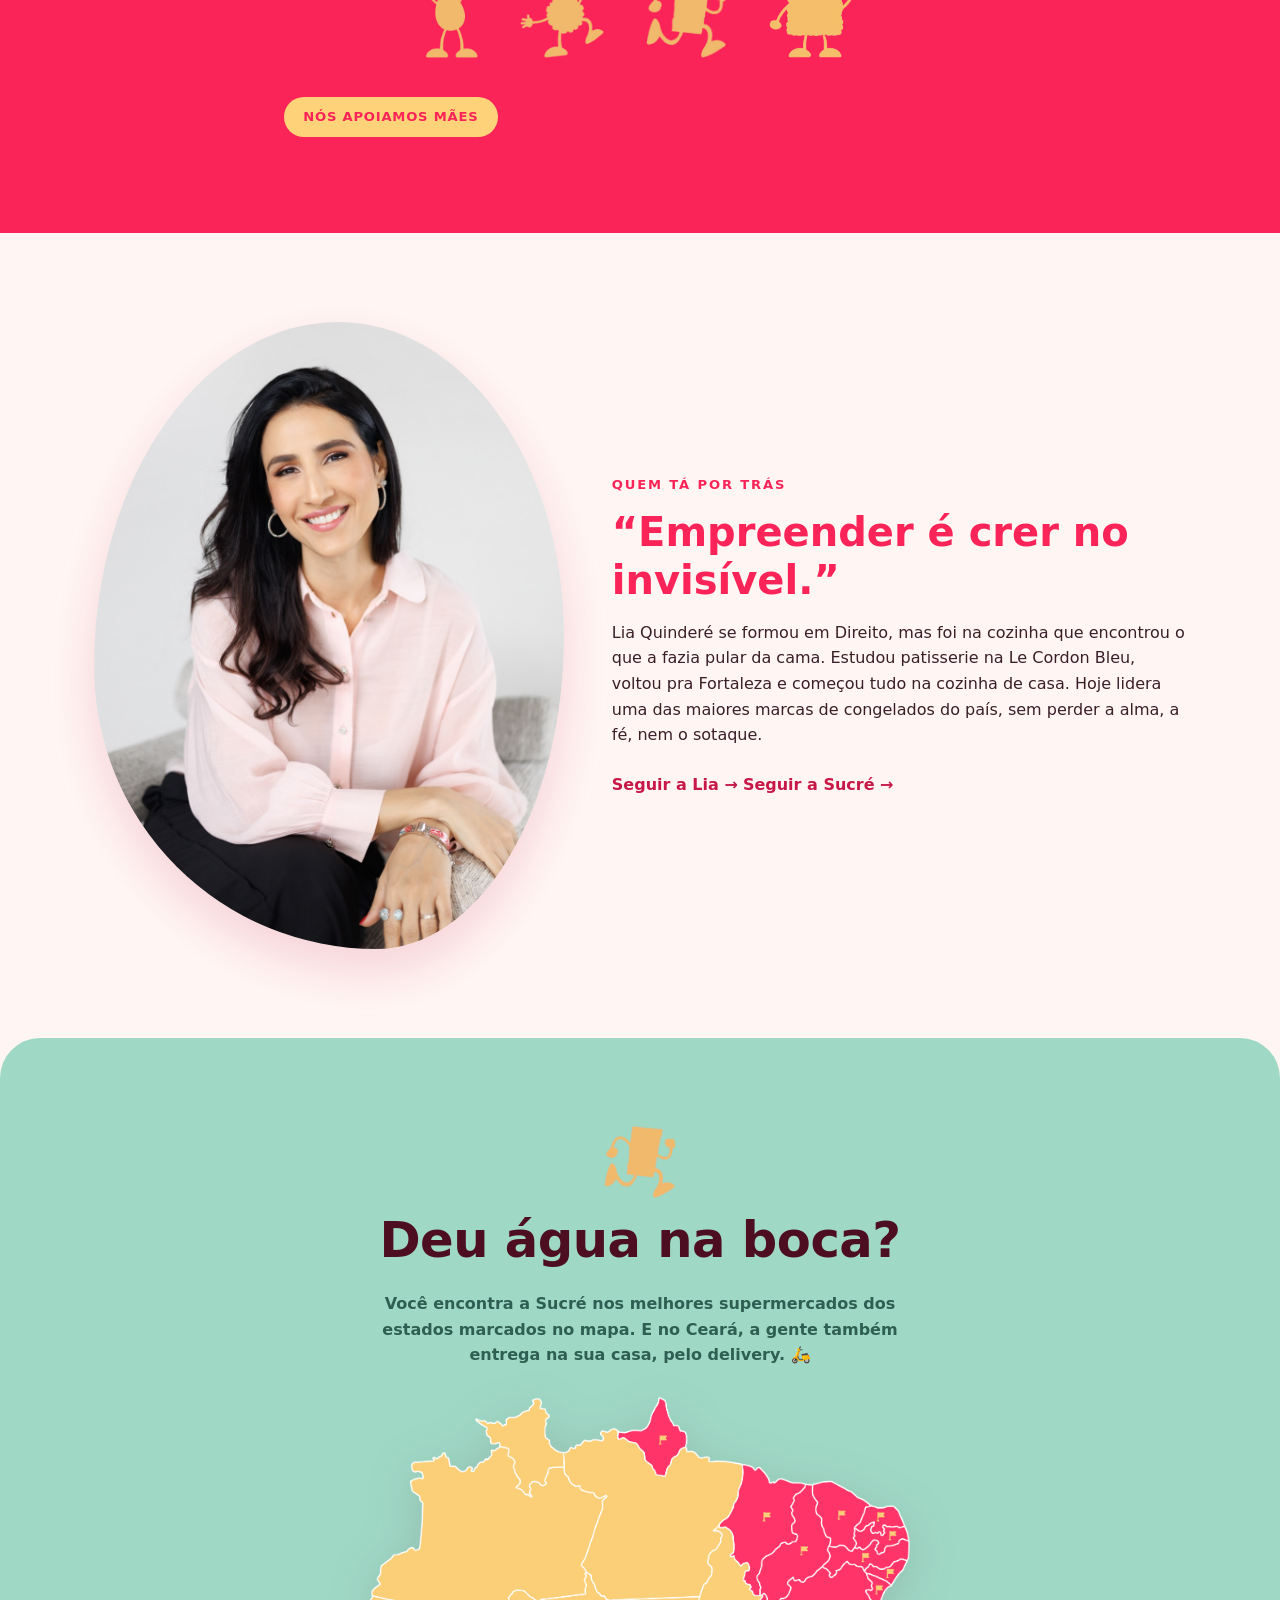
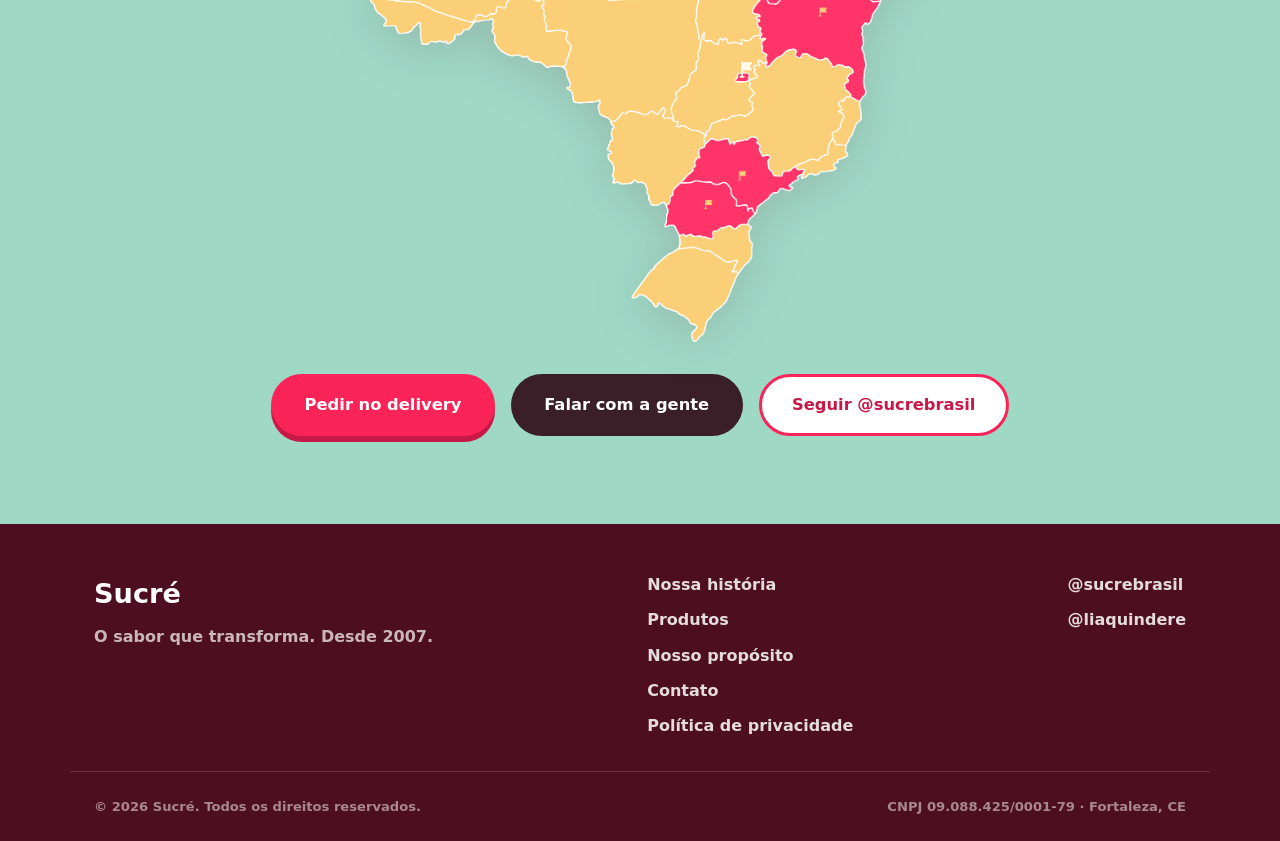
==== commit 4cf4306e: "Fotos appetite v2 (anexos da Lia): Bolaço mordido com prime rib entra na seção e no hover do card; c" ====
--- a/index.html
+++ b/index.html
@@ -19,7 +19,7 @@
   <link rel="preconnect" href="https://fonts.googleapis.com" />
   <link rel="preconnect" href="https://fonts.gstatic.com" crossorigin />
   <link href="https://fonts.googleapis.com/css2?family=Fredoka:wght@400;500;600;700&family=Nunito:wght@400;600;700;800&display=swap" rel="stylesheet" />
-  <link rel="stylesheet" href="styles.css?v=13" />
+  <link rel="stylesheet" href="styles.css?v=14" />
 </head>
 <body>
   <a class="skip-link" href="#conteudo">Pular para o conteúdo</a>
@@ -150,20 +150,21 @@
         <div class="products__grid">
           <article class="card">
             <a class="card__link" href="minicoxinha.html">
-              <img class="card__media card__media--pronto" src="images/card-coxinha-pronto.jpg" alt="" aria-hidden="true" width="1080" height="810" loading="lazy" decoding="async" />
+              <img class="card__media card__media--pronto" src="images/card-coxinha-pronto.jpg?v=2" alt="" aria-hidden="true" width="1080" height="810" loading="lazy" decoding="async" />
               <img class="card__media" src="images/card-coxinha.jpg?v=4" alt="Três embalagens de mini coxinha Sucré, sabores carne de sol, frango e 3 queijos, sobre o degradê rosa da marca" width="1080" height="810" loading="lazy" decoding="async" />
               <div class="card__body"><h3>Mini Coxinha é Sucré</h3><p>A pioneira. Massa de mandioca da agricultura familiar, a original desde 2014.</p><span class="link-arrow">Conhecer a mini coxinha →</span></div>
             </a>
           </article>
           <article class="card">
             <a class="card__link" href="minipasteis.html">
-              <img class="card__media card__media--pronto" src="images/card-pastel-pronto.jpg" alt="" aria-hidden="true" width="1080" height="810" loading="lazy" decoding="async" />
+              <img class="card__media card__media--pronto" src="images/card-pastel-pronto.jpg?v=2" alt="" aria-hidden="true" width="1080" height="810" loading="lazy" decoding="async" />
               <img class="card__media" src="images/card-pastel.jpg?v=5" alt="Três embalagens de mini pastel Sucré, sabores costelinha bovina, queijo cremoso e camarão, sobre o degradê rosa da marca" width="1080" height="810" loading="lazy" decoding="async" />
               <div class="card__body"><h3>Mini pastéis</h3><p>Prontos em minutos, no forno ou na airfryer. O lanche que salva o dia.</p><span class="link-arrow">Conhecer os mini pastéis →</span></div>
             </a>
           </article>
           <article class="card">
             <a class="card__link" href="bolaco.html">
+              <img class="card__media card__media--pronto" src="images/card-bolaco-pronto.jpg" alt="" aria-hidden="true" width="1080" height="810" loading="lazy" decoding="async" />
               <img class="card__media" src="images/card-bolaco.jpg?v=3" alt="Embalagem premium do Bolaço Prime Rib sobre o degradê rosa da marca" width="1080" height="810" loading="lazy" decoding="async" />
               <div class="card__body"><h3>Bolaço</h3><p>É mais que bolinha: massa de mandioca recheada, crocante, pronta em 8 minutos.</p><span class="link-arrow">Conhecer o Bolaço →</span></div>
             </a>
@@ -180,9 +181,9 @@
           <h2>Crocante por fora, cremoso por dentro.</h2>
         </div>
         <div class="appetite__grid">
-          <img src="images/pronto-coxinha.jpg" alt="Mini coxinha 3 queijos mordida mostrando o recheio cremoso, com a embalagem amarela Sucré e uma tigela de coxinhas douradas ao fundo" width="900" height="1350" loading="lazy" decoding="async" />
-          <img src="images/pronto-coxinha-puxada.jpg" alt="Mãos partindo uma mini coxinha Sucré com o queijo puxando um fio, sobre o fundo rosa da marca" width="900" height="1350" loading="lazy" decoding="async" />
-          <img src="images/pronto-pastel.jpg" alt="Mãos partindo um mini pastel Sucré crocante com o queijo derretido esticando entre as metades" width="900" height="1350" loading="lazy" decoding="async" />
+          <img src="images/pronto-coxinha.jpg?v=2" alt="Mini coxinha de frango mordida mostrando o recheio, com a embalagem branca Sucré Frango e a bandeja de coxinhas douradas ao fundo" width="1080" height="1350" loading="lazy" decoding="async" />
+          <img src="images/pronto-pastel.jpg?v=2" alt="Mãos partindo um mini pastel Sucré crocante com o queijo derretido esticando entre as metades" width="1080" height="1350" loading="lazy" decoding="async" />
+          <img src="images/pronto-bolaco.jpg?v=2" alt="Bolaço mordido mostrando o recheio de prime rib desfiado, com a embalagem preta premium e a tigela de bolaços ao fundo" width="1080" height="1350" loading="lazy" decoding="async" />
         </div>
       </div>
     </section>
--- a/styles.css
+++ b/styles.css
@@ -211,7 +211,7 @@
 /* Appetite appeal — "saiu do forno" (fotos do ensaio jan/26, retrato) */
 .appetite{padding:clamp(3rem,6vw,5rem) 0;background:#fff}
 .appetite__grid{display:grid;grid-template-columns:repeat(3,1fr);gap:1.2rem}
-.appetite__grid img{width:100%;aspect-ratio:3/4;object-fit:cover;border-radius:var(--radius);box-shadow:var(--shadow-sm);transition:transform .18s ease}
+.appetite__grid img{width:100%;aspect-ratio:4/5;object-fit:cover;border-radius:var(--radius);box-shadow:var(--shadow-sm);transition:transform .18s ease}
 .appetite__grid img:hover{transform:scale(1.02) rotate(-.5deg)}
 @media (max-width:900px){.appetite__grid{grid-template-columns:1fr}.appetite__grid img{aspect-ratio:4/3}}
 /* hover-swap dos cards: quando existir a foto do produto pronto */
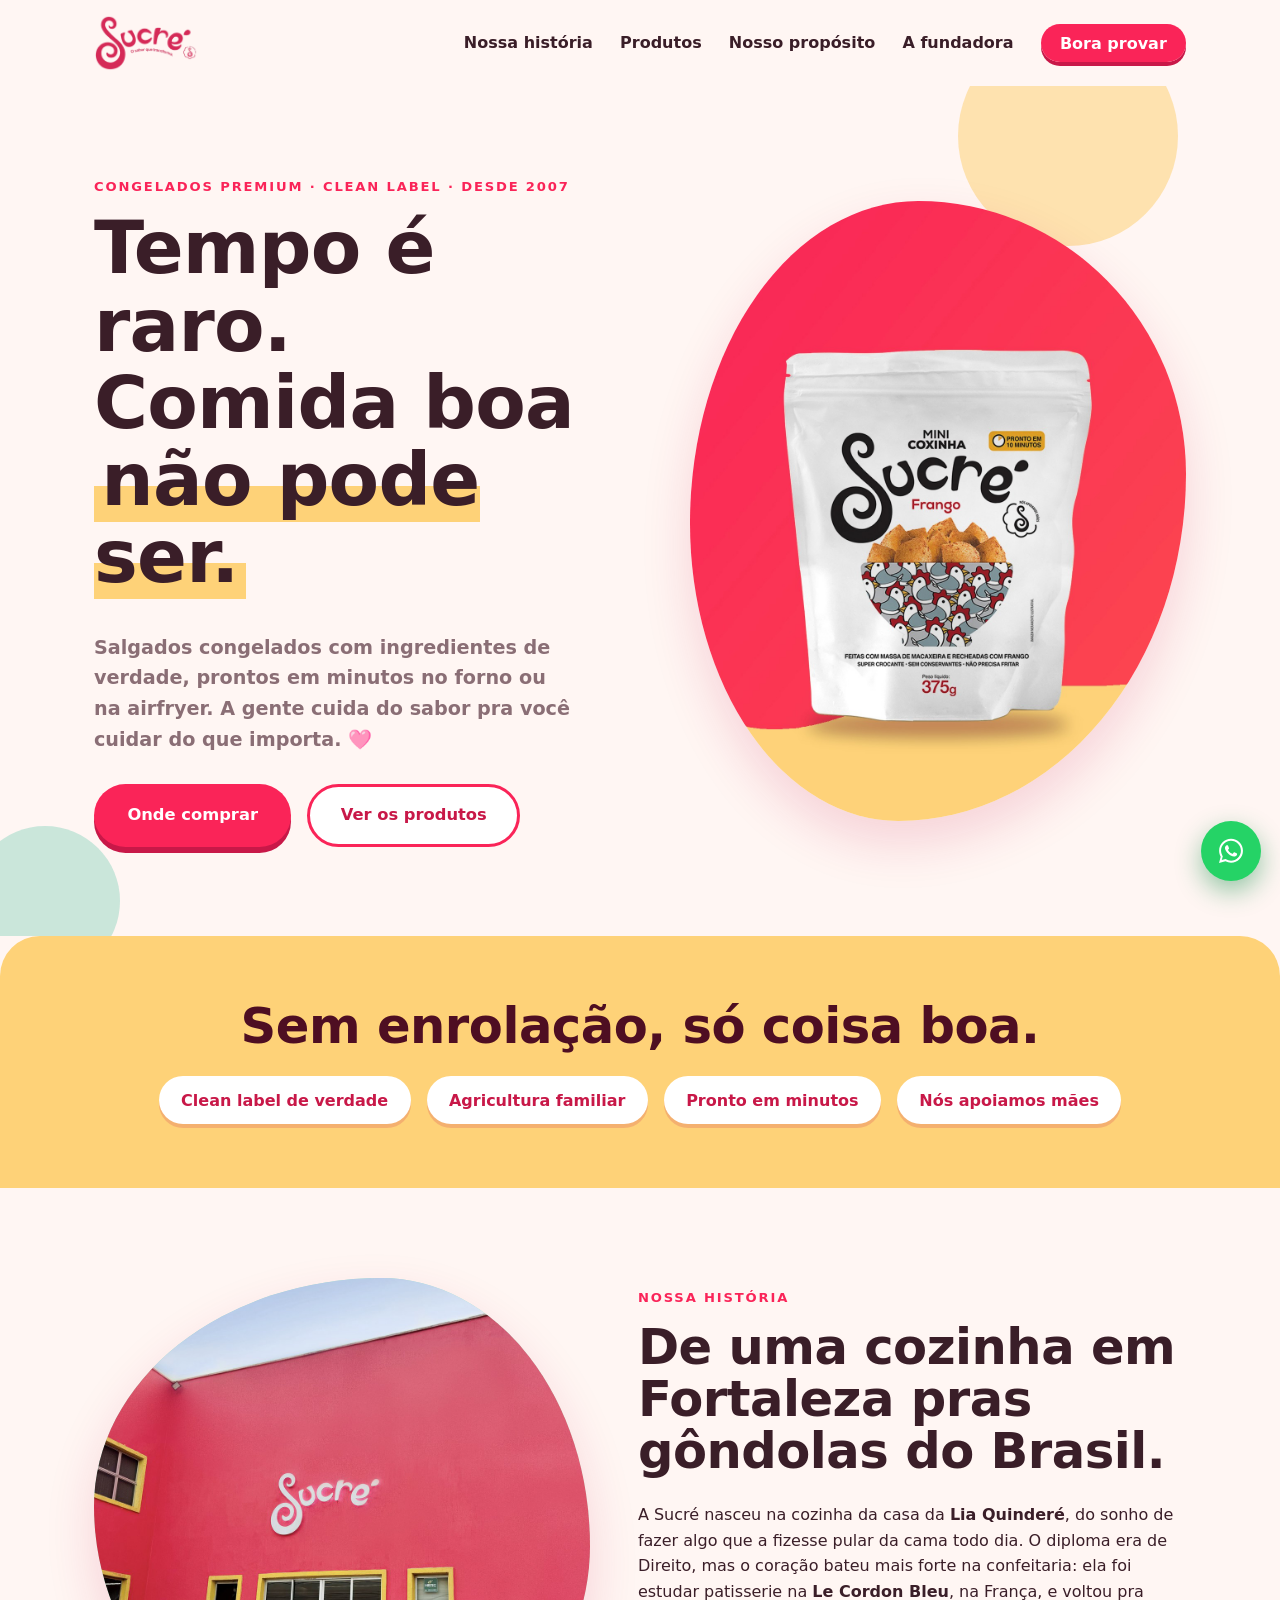
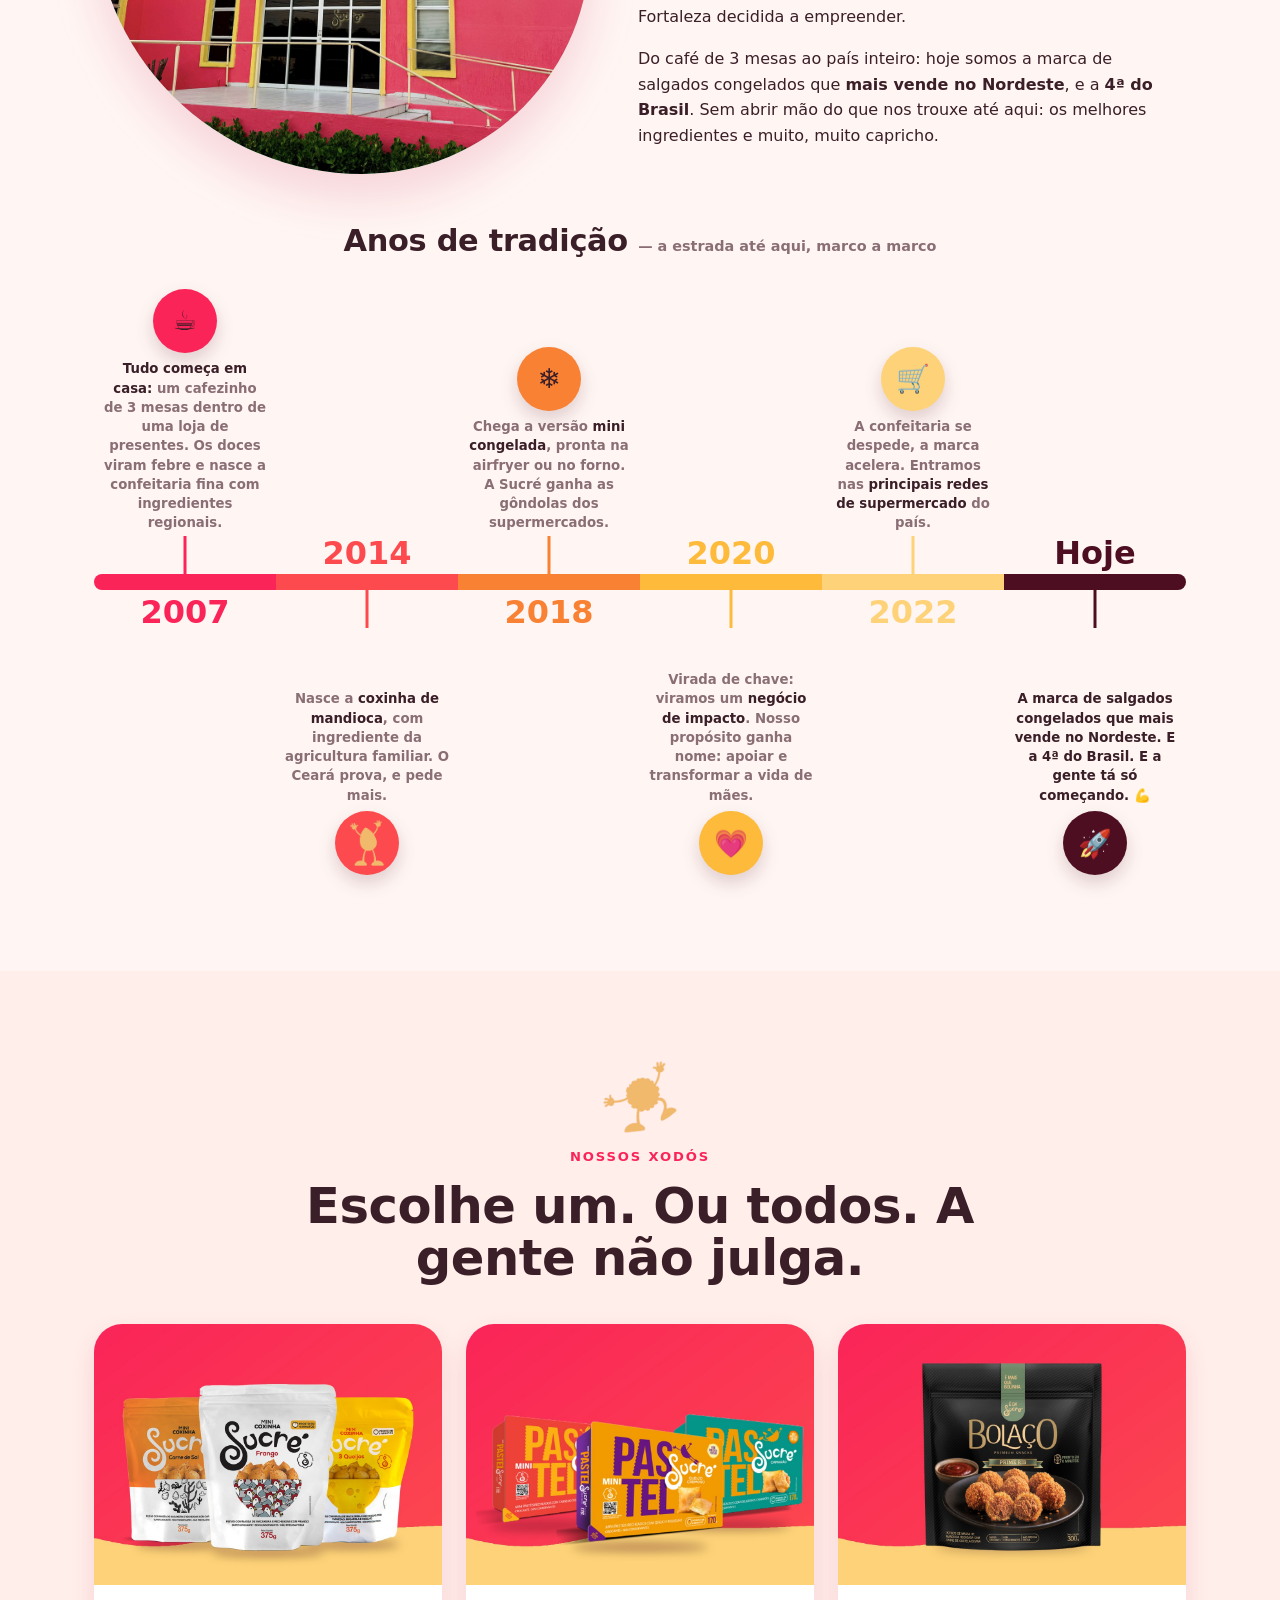
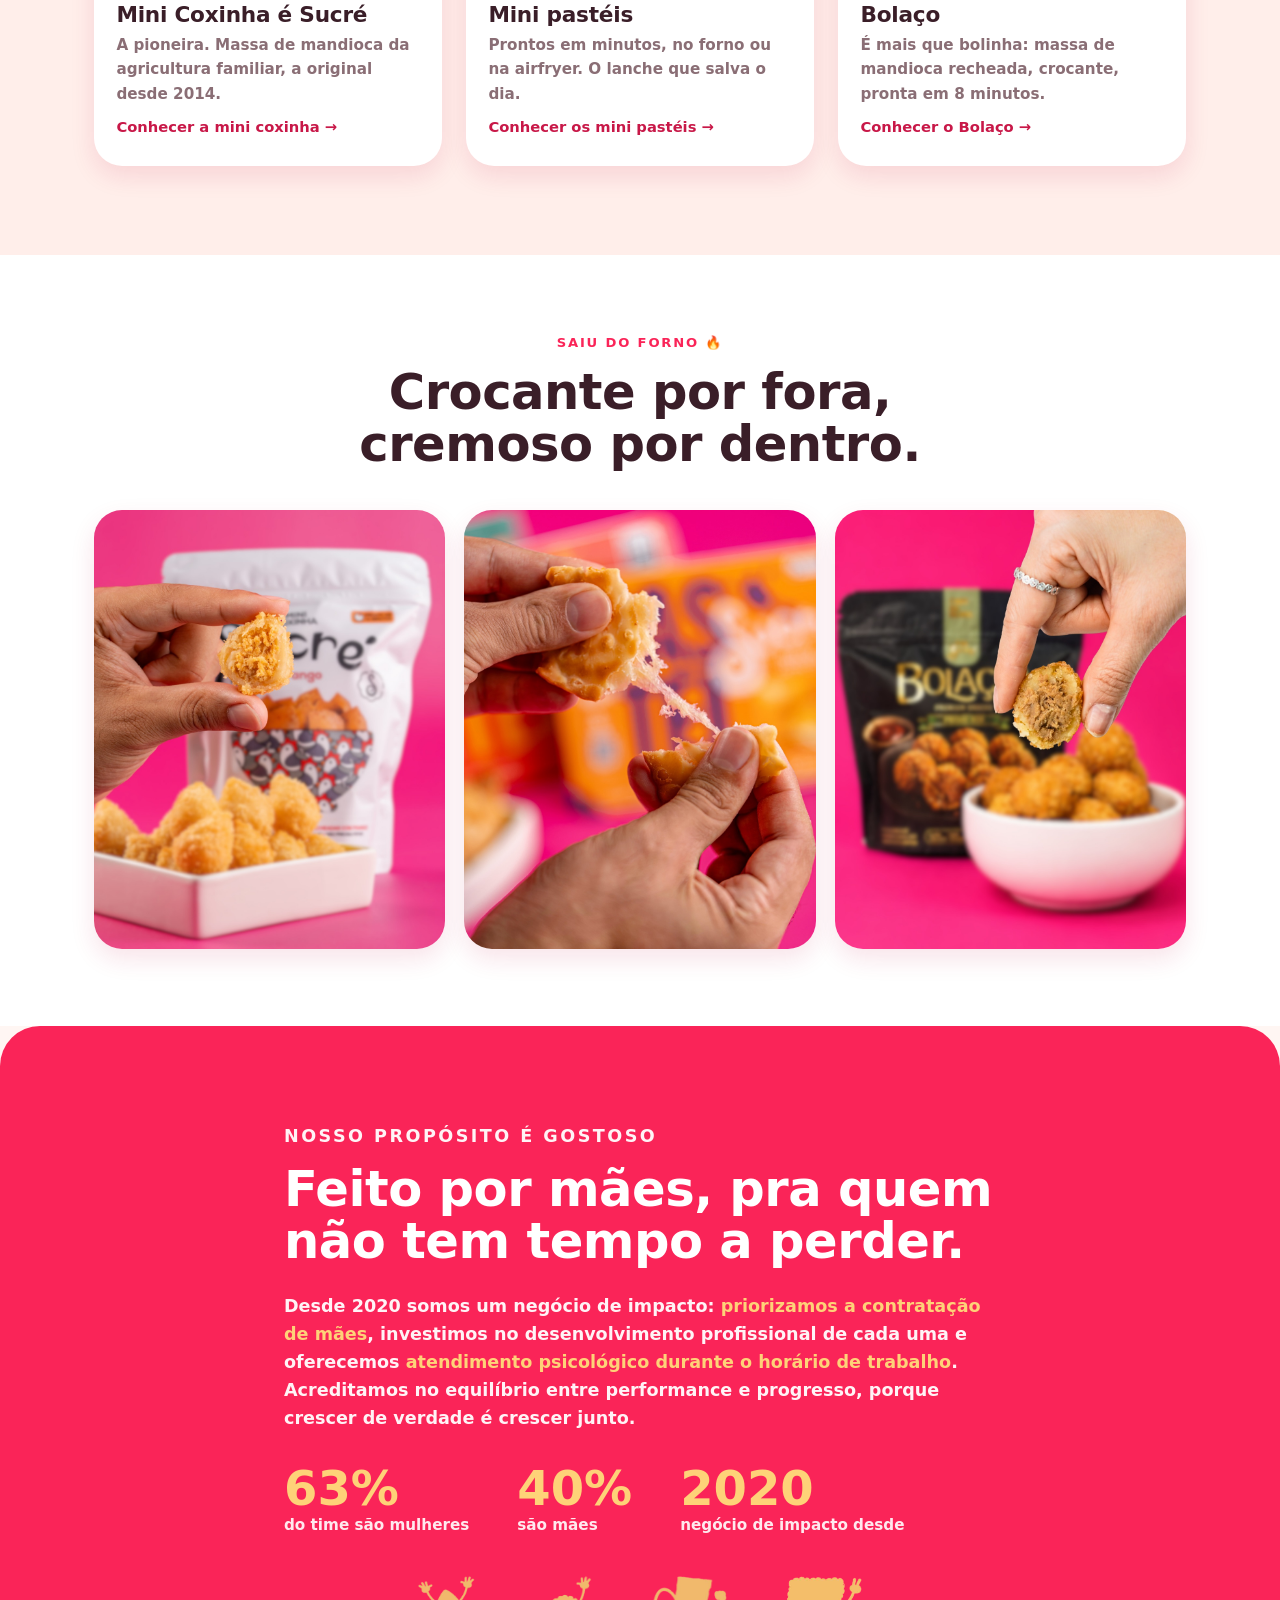
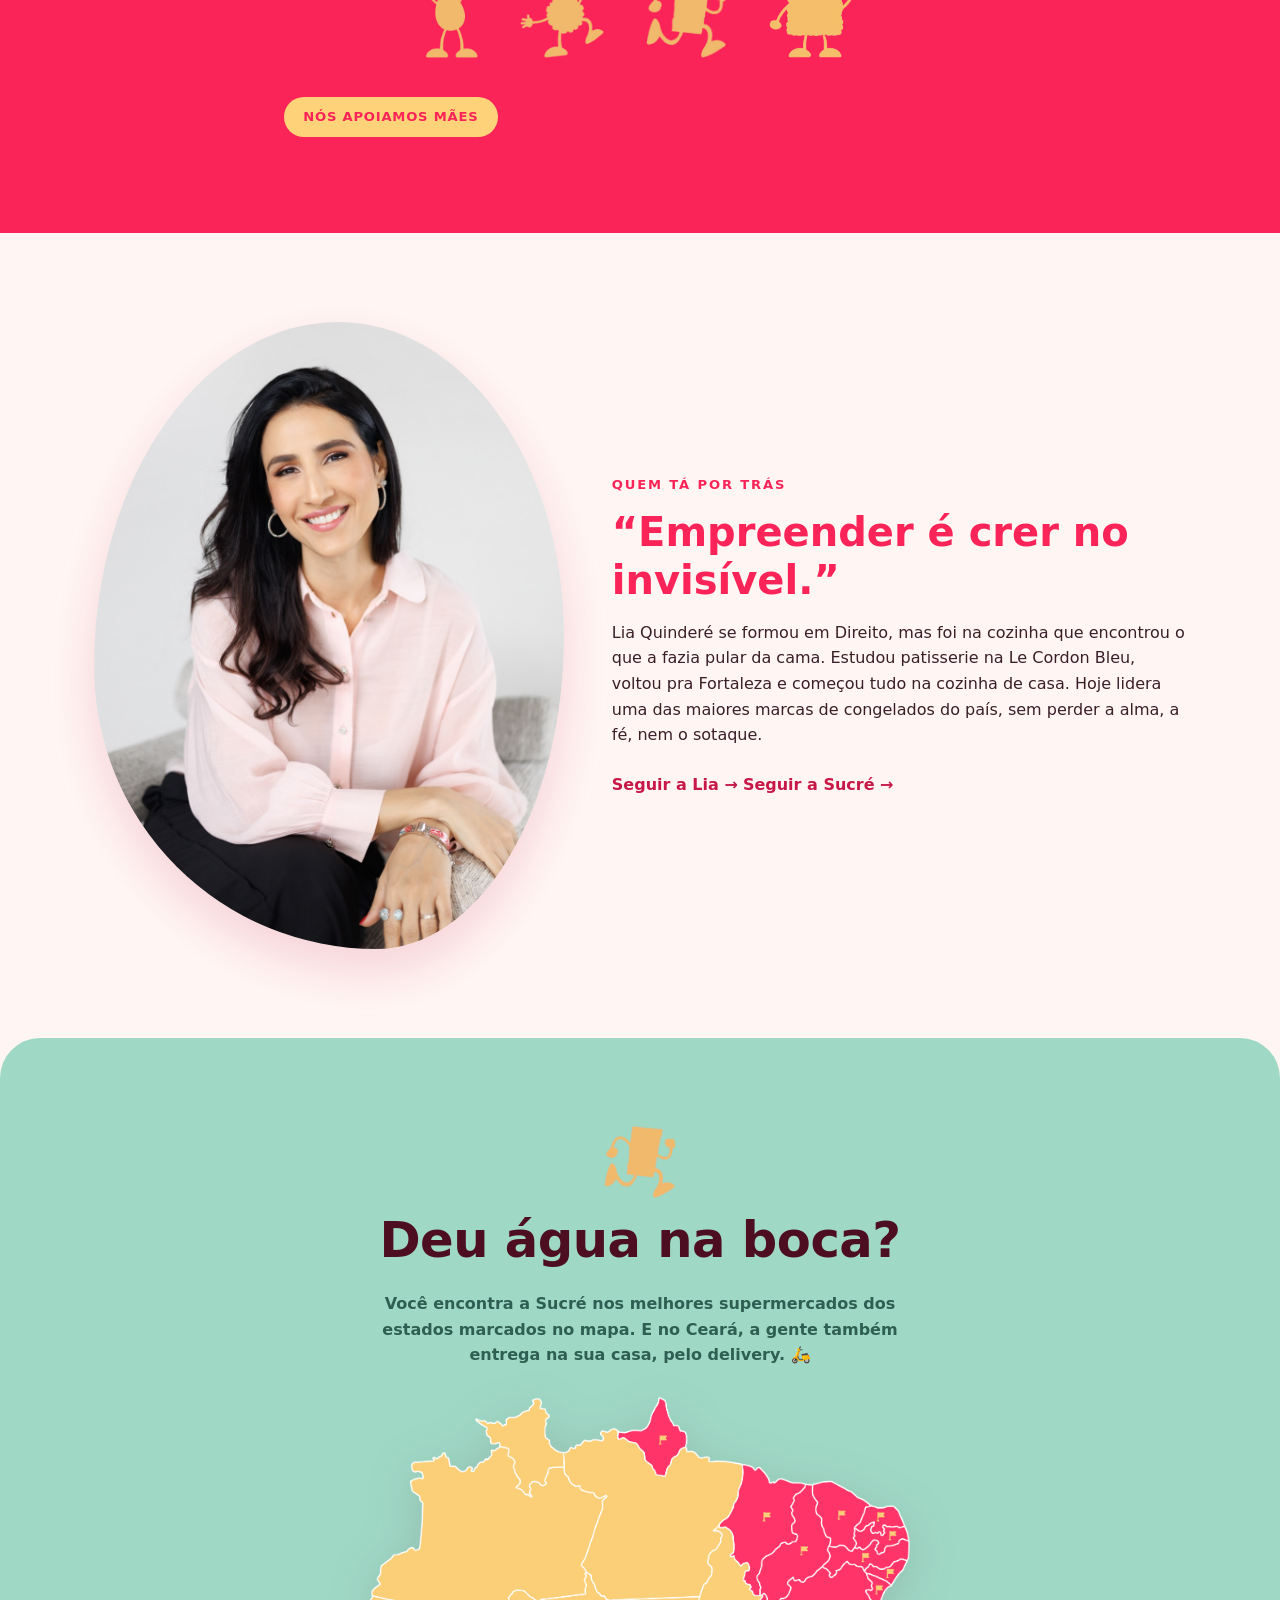
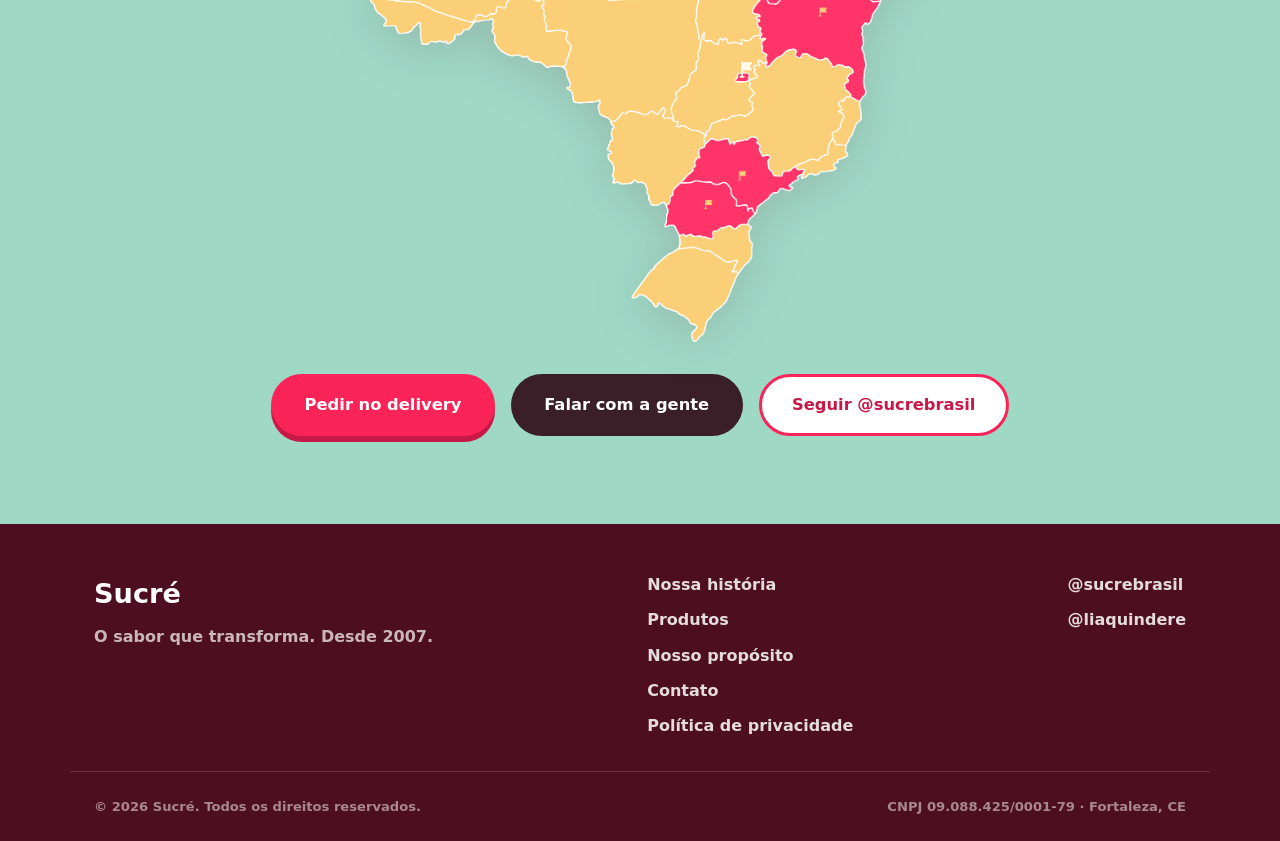
==== commit eb759a14: "Timeline 2014: mascote da coxinha no lugar do emoji de coxa de frango Co-Authored-By: Claude Fable 5" ====
--- a/index.html
+++ b/index.html
@@ -19,7 +19,7 @@
   <link rel="preconnect" href="https://fonts.googleapis.com" />
   <link rel="preconnect" href="https://fonts.gstatic.com" crossorigin />
   <link href="https://fonts.googleapis.com/css2?family=Fredoka:wght@400;500;600;700&family=Nunito:wght@400;600;700;800&display=swap" rel="stylesheet" />
-  <link rel="stylesheet" href="styles.css?v=14" />
+  <link rel="stylesheet" href="styles.css?v=15" />
 </head>
 <body>
   <a class="skip-link" href="#conteudo">Pular para o conteúdo</a>
@@ -102,7 +102,7 @@
           <li class="tlx__item tlx__item--down" style="--tc:#FC4A4E">
             <div class="tlx__faixa"><span class="tlx__year">2014</span></div>
             <div class="tlx__conteudo">
-              <span class="tlx__bubble" aria-hidden="true">🍗</span>
+              <span class="tlx__bubble" aria-hidden="true"><img src="images/mascote-coxinha.png" alt="" width="331" height="452" loading="lazy" decoding="async" /></span>
               <p>Nasce a <strong>coxinha de mandioca</strong>, com ingrediente da agricultura familiar. O Ceará prova, e pede mais.</p>
             </div>
           </li>
--- a/styles.css
+++ b/styles.css
@@ -115,6 +115,7 @@
 .tlx__item--up .tlx__conteudo::after{bottom:0;height:2.4rem}
 .tlx__item--down .tlx__conteudo::after{top:0;height:2.4rem}
 .tlx__bubble{display:flex;align-items:center;justify-content:center;width:64px;height:64px;border-radius:50%;background:var(--tc);font-size:1.7rem;box-shadow:0 8px 18px rgba(78,14,34,.18);margin:.4rem 0}
+.tlx__bubble img{height:46px;width:auto} /* mascotinho do brandbook dentro do balão */
 .tlx__conteudo p{margin:0;color:var(--muted);font-weight:600;font-size:.83rem;line-height:1.45;max-width:21ch}
 .tlx__conteudo strong{color:var(--ink)}
 .tlx__item--hoje .tlx__conteudo p{color:var(--ink)}
@@ -129,6 +130,7 @@
   .tlx__conteudo{order:1;flex-direction:row!important;align-items:center;gap:.9rem;text-align:left;padding:0!important;justify-content:flex-start!important}
   .tlx__conteudo::after{display:none}
   .tlx__bubble{flex:0 0 auto;width:46px;height:46px;font-size:1.2rem;margin:0}
+  .tlx__bubble img{height:32px}
   .tlx__conteudo p{max-width:none;font-size:.95rem}
 }
 
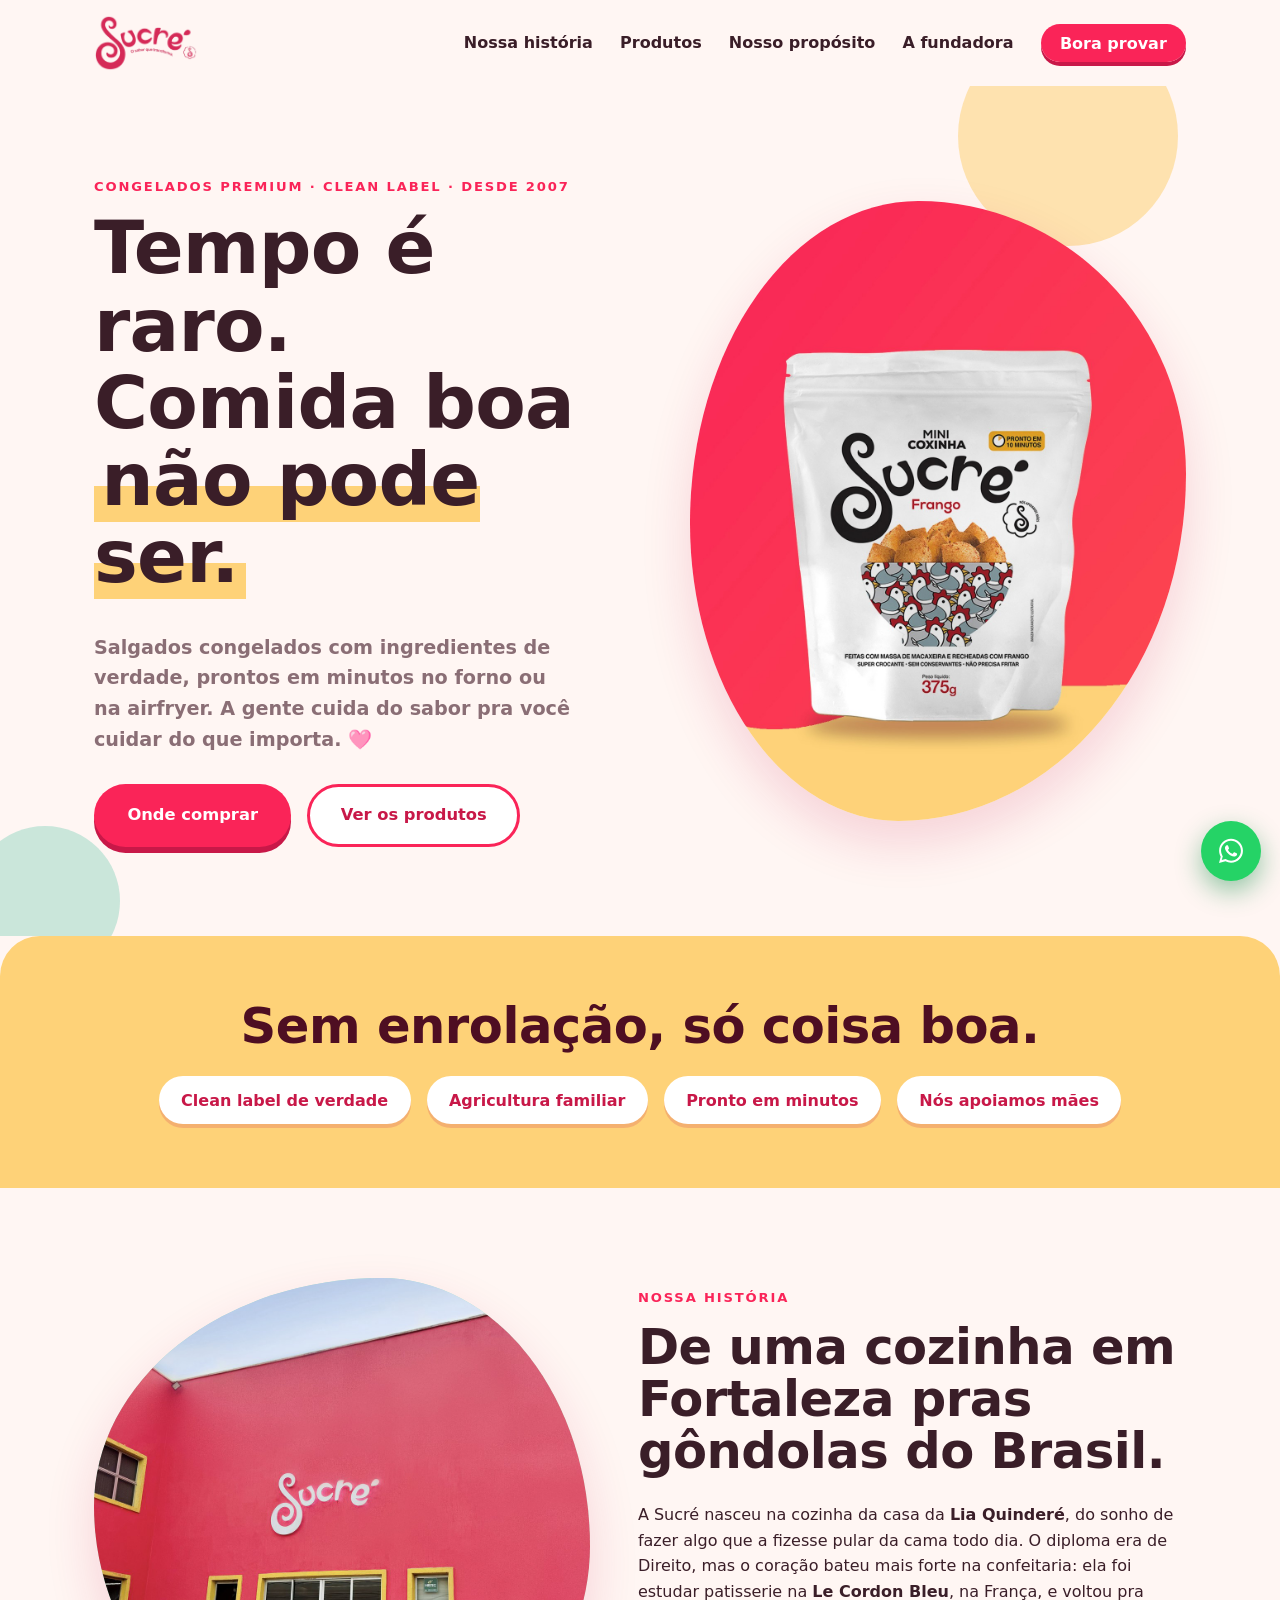
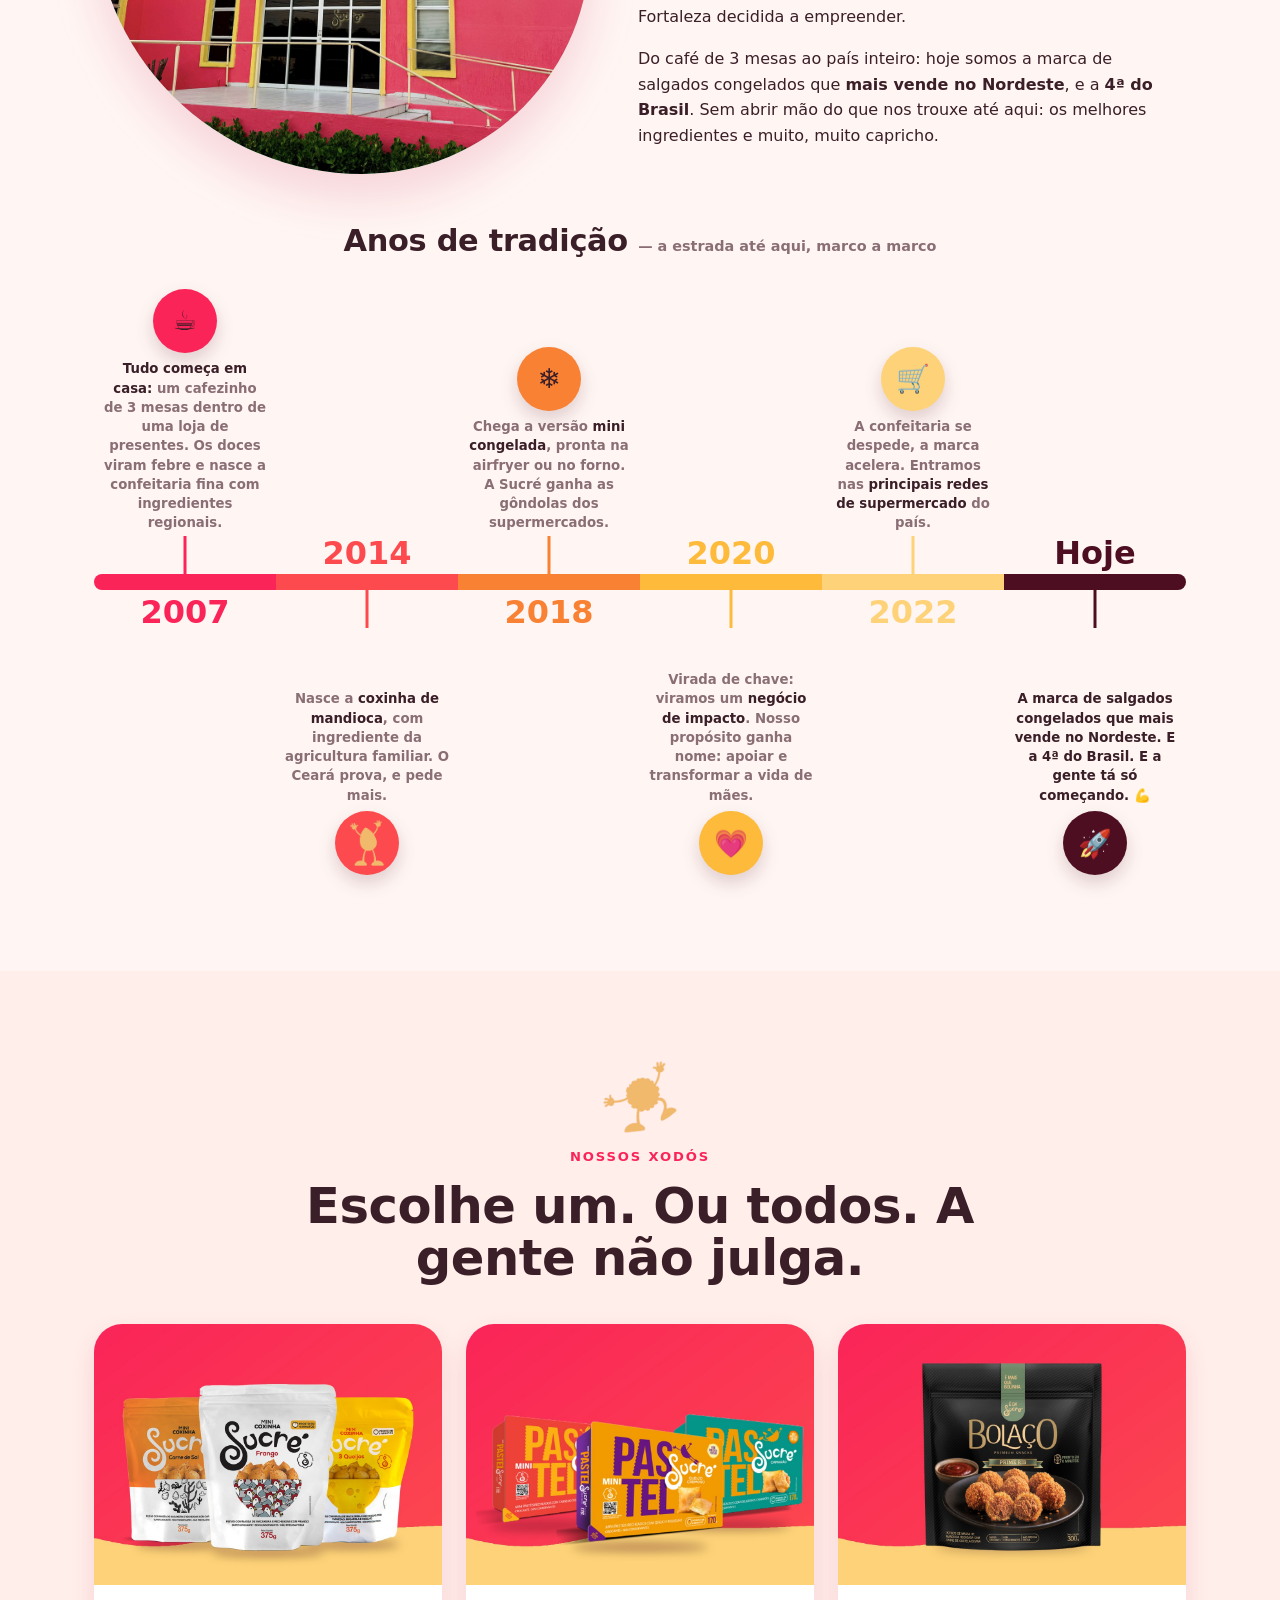
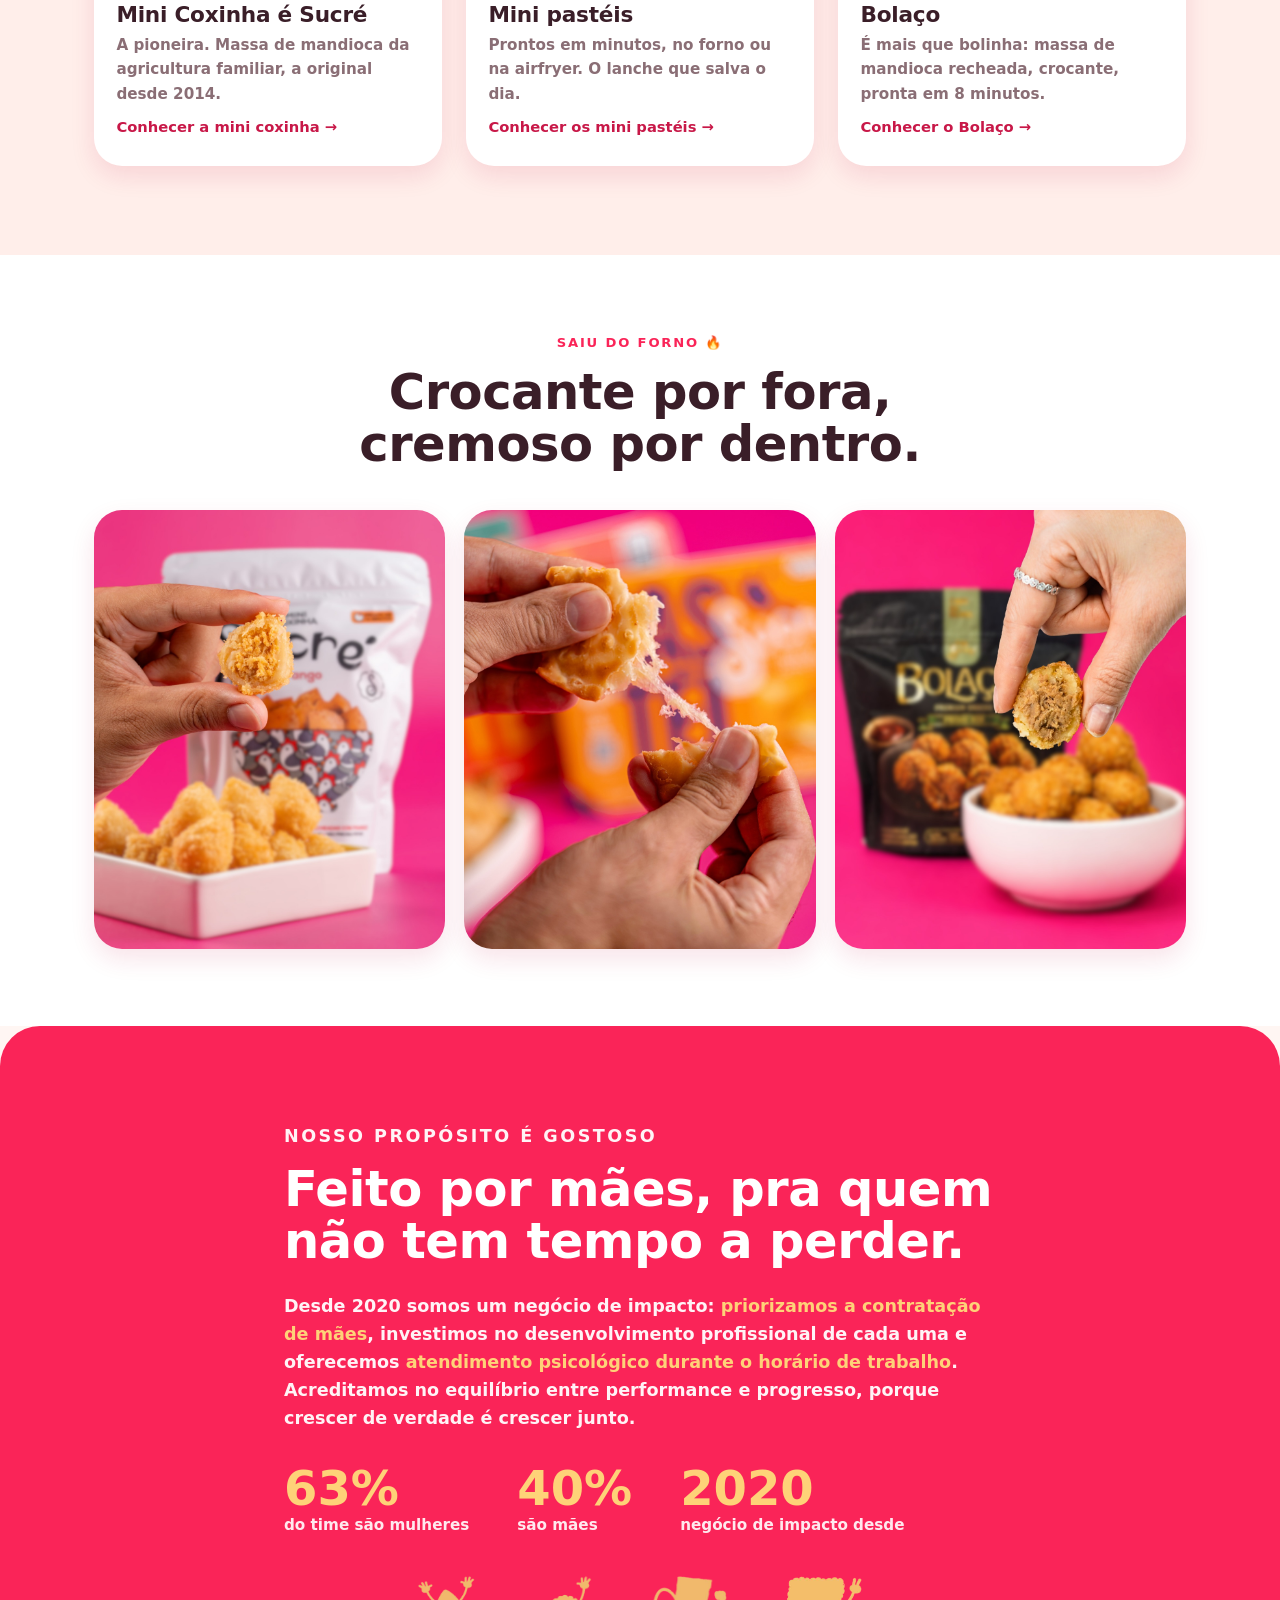
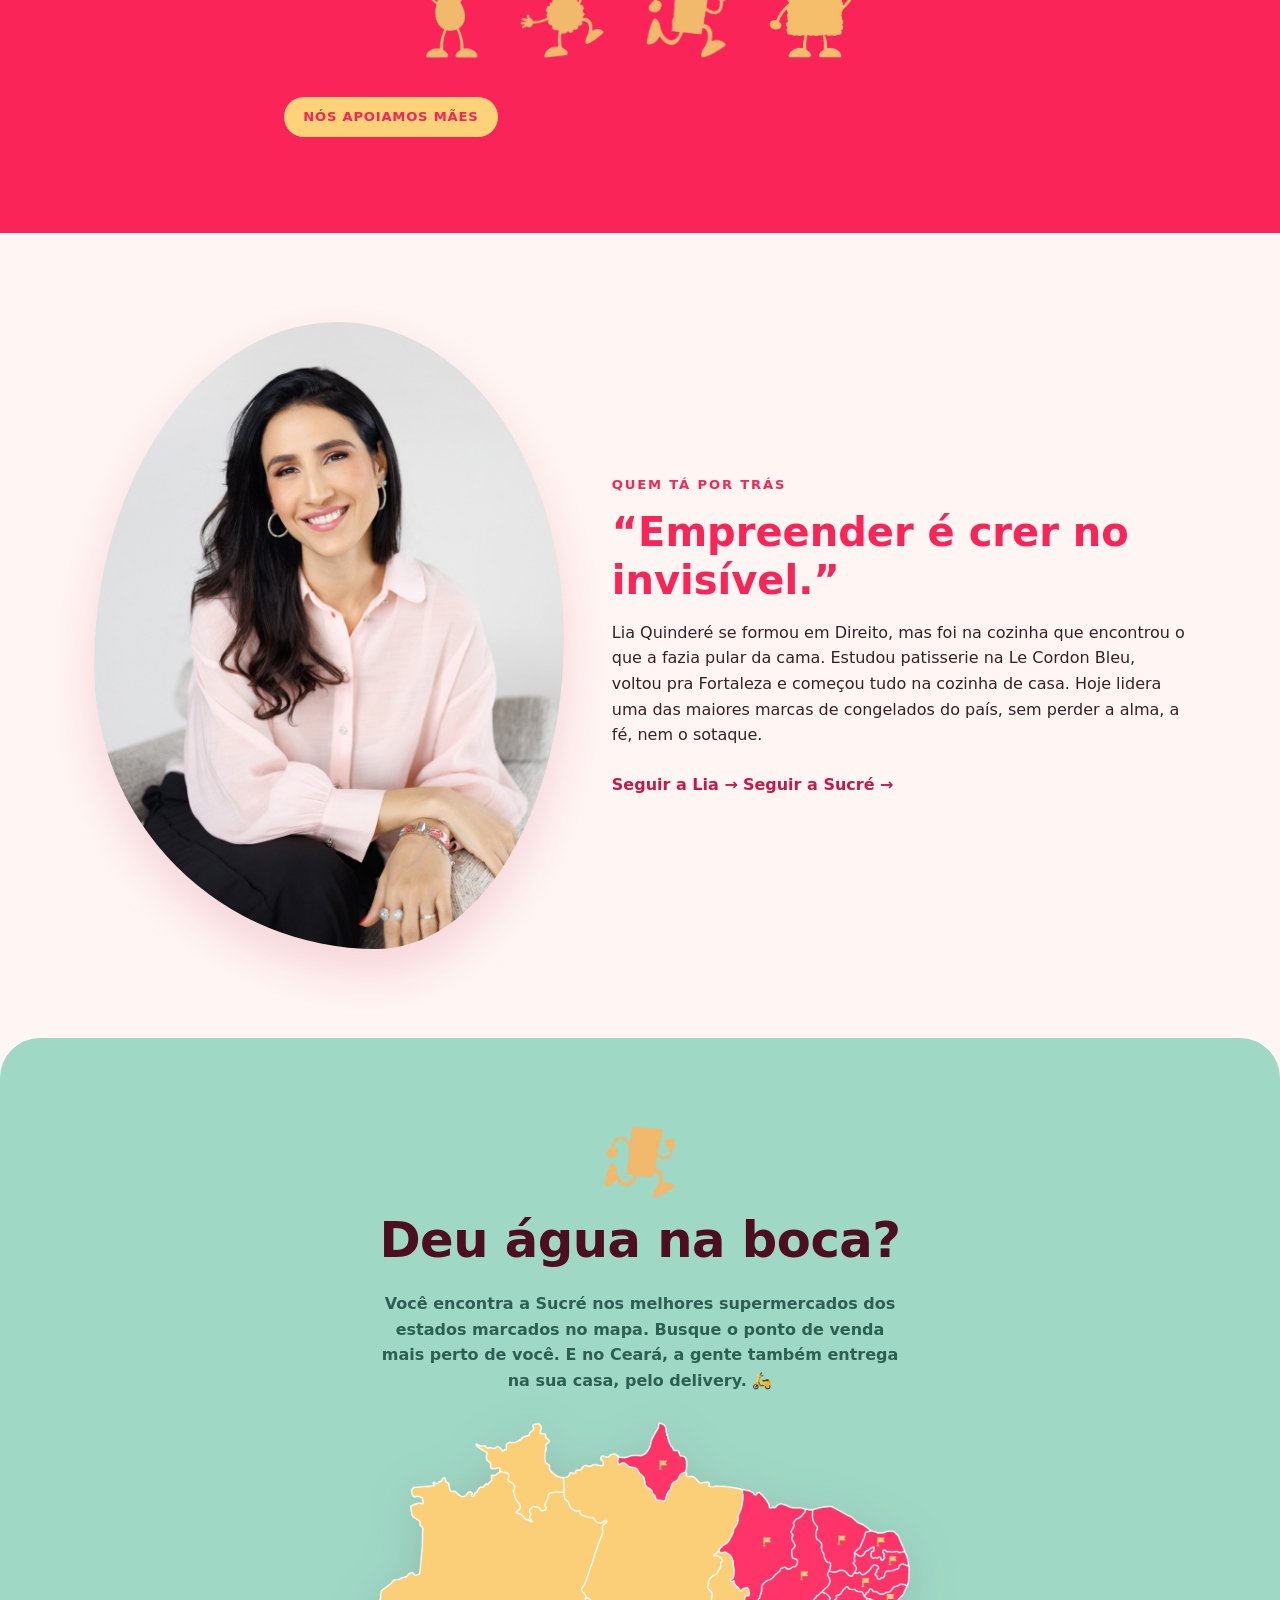
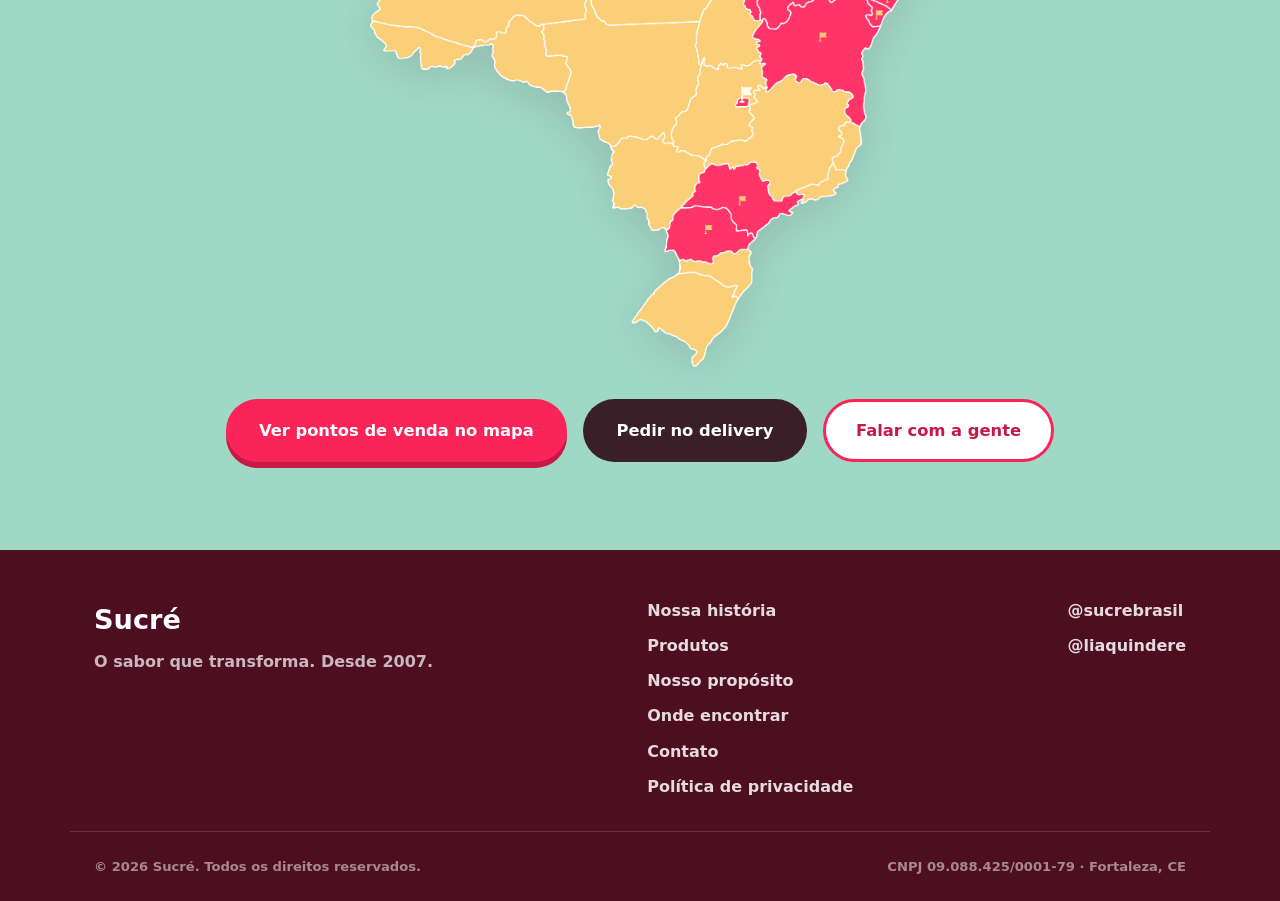
==== commit b7942167: "Onde encontrar: página de pontos de venda com mapa (Leaflet/OSM), busca e filtros por estado, cidade" ====
--- a/index.html
+++ b/index.html
@@ -39,7 +39,7 @@
           <li><a href="#produtos">Produtos</a></li>
           <li><a href="#causa">Nosso propósito</a></li>
           <li><a href="#fundadora">A fundadora</a></li>
-          <li><a class="nav__cta" href="#contato">Bora provar</a></li>
+          <li><a class="nav__cta" href="onde-encontrar.html">Bora provar</a></li>
         </ul>
       </nav>
     </div>
@@ -56,7 +56,7 @@
           <h1>Tempo é raro.<br />Comida boa<br /><span class="hl">não pode ser.</span></h1>
           <p class="hero__sub">Salgados congelados com ingredientes de verdade, prontos em minutos no forno ou na airfryer. A gente cuida do sabor pra você cuidar do que importa. 🩷</p>
           <div class="hero__actions">
-            <a class="btn btn--primary" href="#contato">Onde comprar</a>
+            <a class="btn btn--primary" href="onde-encontrar.html">Onde comprar</a>
             <a class="btn btn--ghost" href="#produtos">Ver os produtos</a>
           </div>
         </div>
@@ -228,12 +228,12 @@
       <div class="container contact__inner">
         <img class="mascote" src="images/mascote-pastel.png" alt="" aria-hidden="true" width="349" height="351" loading="lazy" decoding="async" />
         <h2>Deu água na boca?</h2>
-        <p class="contact__lead">Você encontra a Sucré nos melhores supermercados dos estados marcados no mapa. E no Ceará, a gente também entrega na sua casa, pelo delivery. 🛵</p>
+        <p class="contact__lead">Você encontra a Sucré nos melhores supermercados dos estados marcados no mapa. Busque o ponto de venda mais perto de você. E no Ceará, a gente também entrega na sua casa, pelo delivery. 🛵</p>
         <img class="contact__mapa" src="images/mapa.png" alt="Mapa do Brasil com os estados onde a Sucré está presente destacados em rosa, com bandeirinhas: Nordeste, Amapá, Distrito Federal, São Paulo e Paraná" width="1323" height="1335" loading="lazy" decoding="async" />
         <div class="contact__actions">
-          <a class="btn btn--primary" href="https://wa.me/5585998620312" target="_blank" rel="noopener">Pedir no delivery</a>
-          <a class="btn btn--dark" href="https://wa.me/5585999978713" target="_blank" rel="noopener">Falar com a gente</a>
-          <a class="btn btn--ghost" href="https://www.instagram.com/sucrebrasil" target="_blank" rel="noopener">Seguir @sucrebrasil</a>
+          <a class="btn btn--primary" href="onde-encontrar.html">Ver pontos de venda no mapa</a>
+          <a class="btn btn--dark" href="https://wa.me/5585998620312" target="_blank" rel="noopener">Pedir no delivery</a>
+          <a class="btn btn--ghost" href="https://wa.me/5585999978713" target="_blank" rel="noopener">Falar com a gente</a>
         </div>
       </div>
     </section>
@@ -251,6 +251,7 @@
           <li><a href="#historia">Nossa história</a></li>
           <li><a href="#produtos">Produtos</a></li>
           <li><a href="#causa">Nosso propósito</a></li>
+          <li><a href="onde-encontrar.html">Onde encontrar</a></li>
           <li><a href="#contato">Contato</a></li>
           <li><a href="privacidade.html">Política de privacidade</a></li>
         </ul>
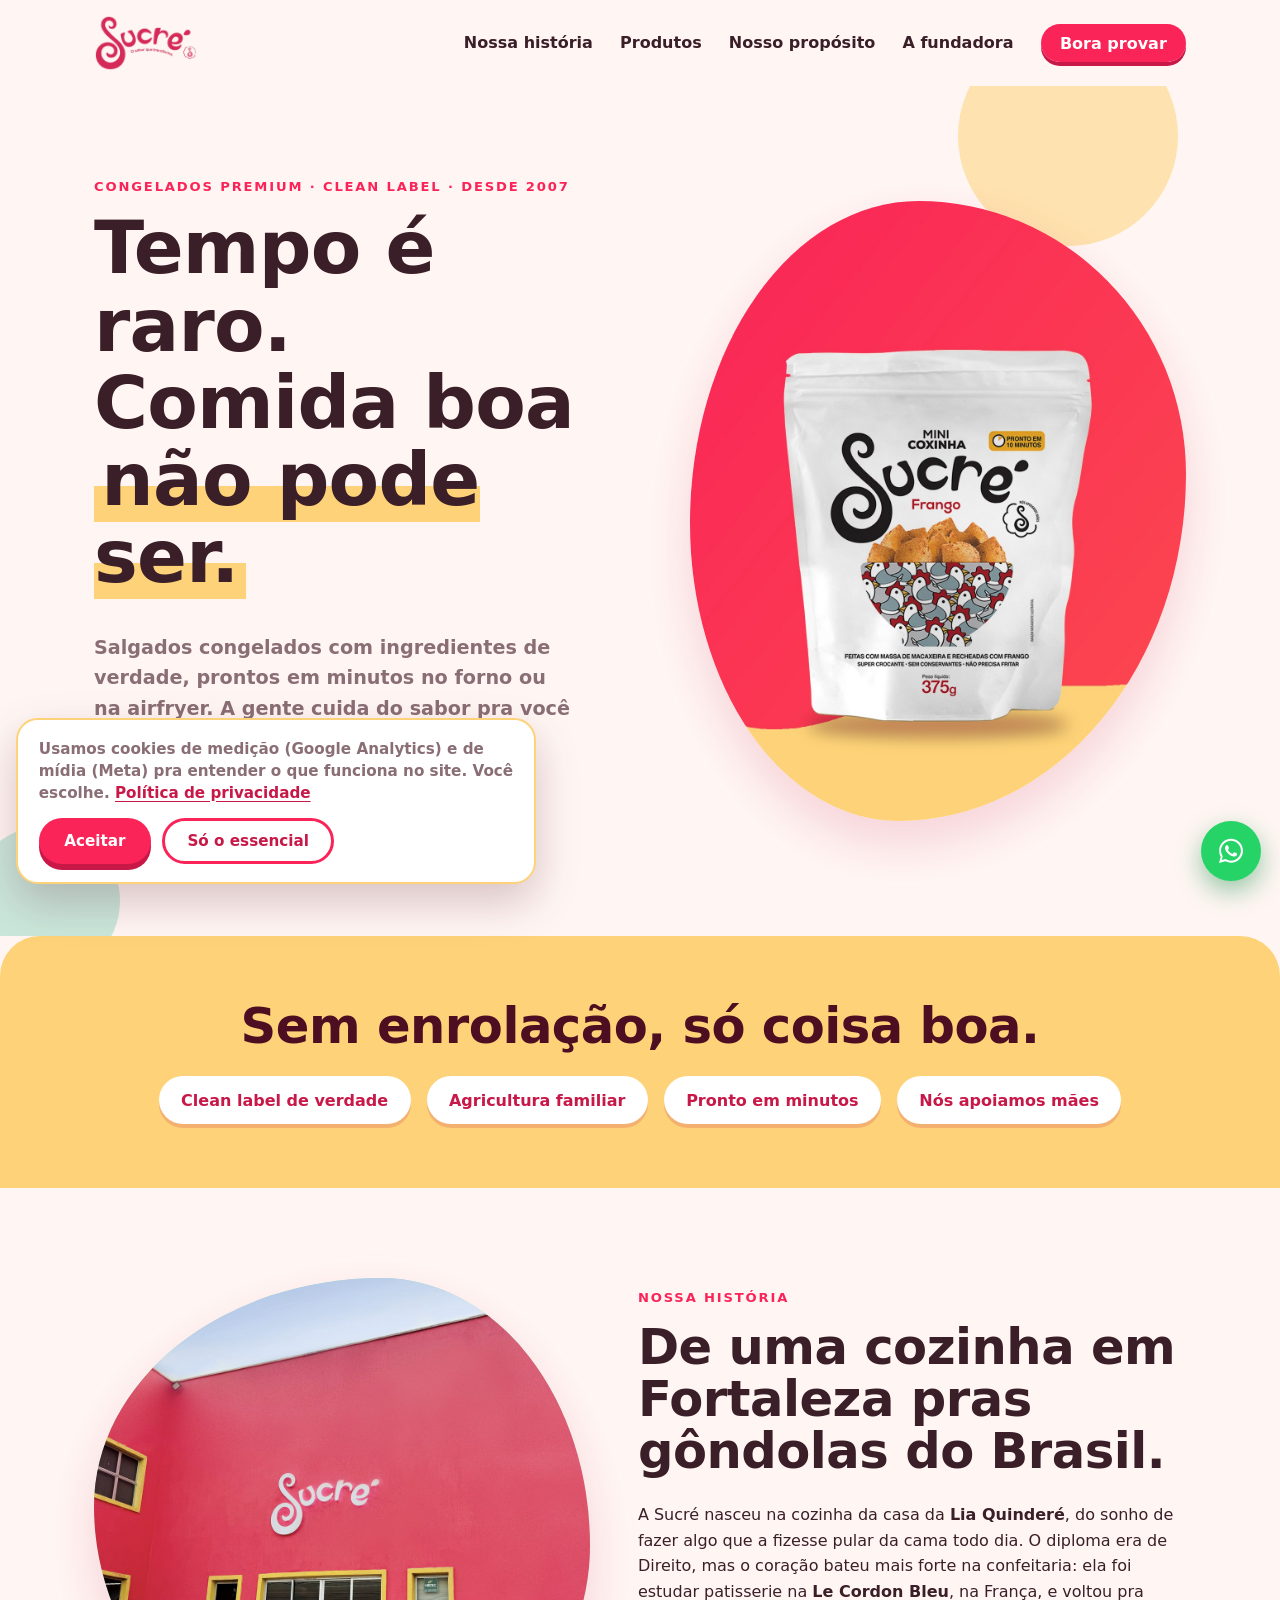
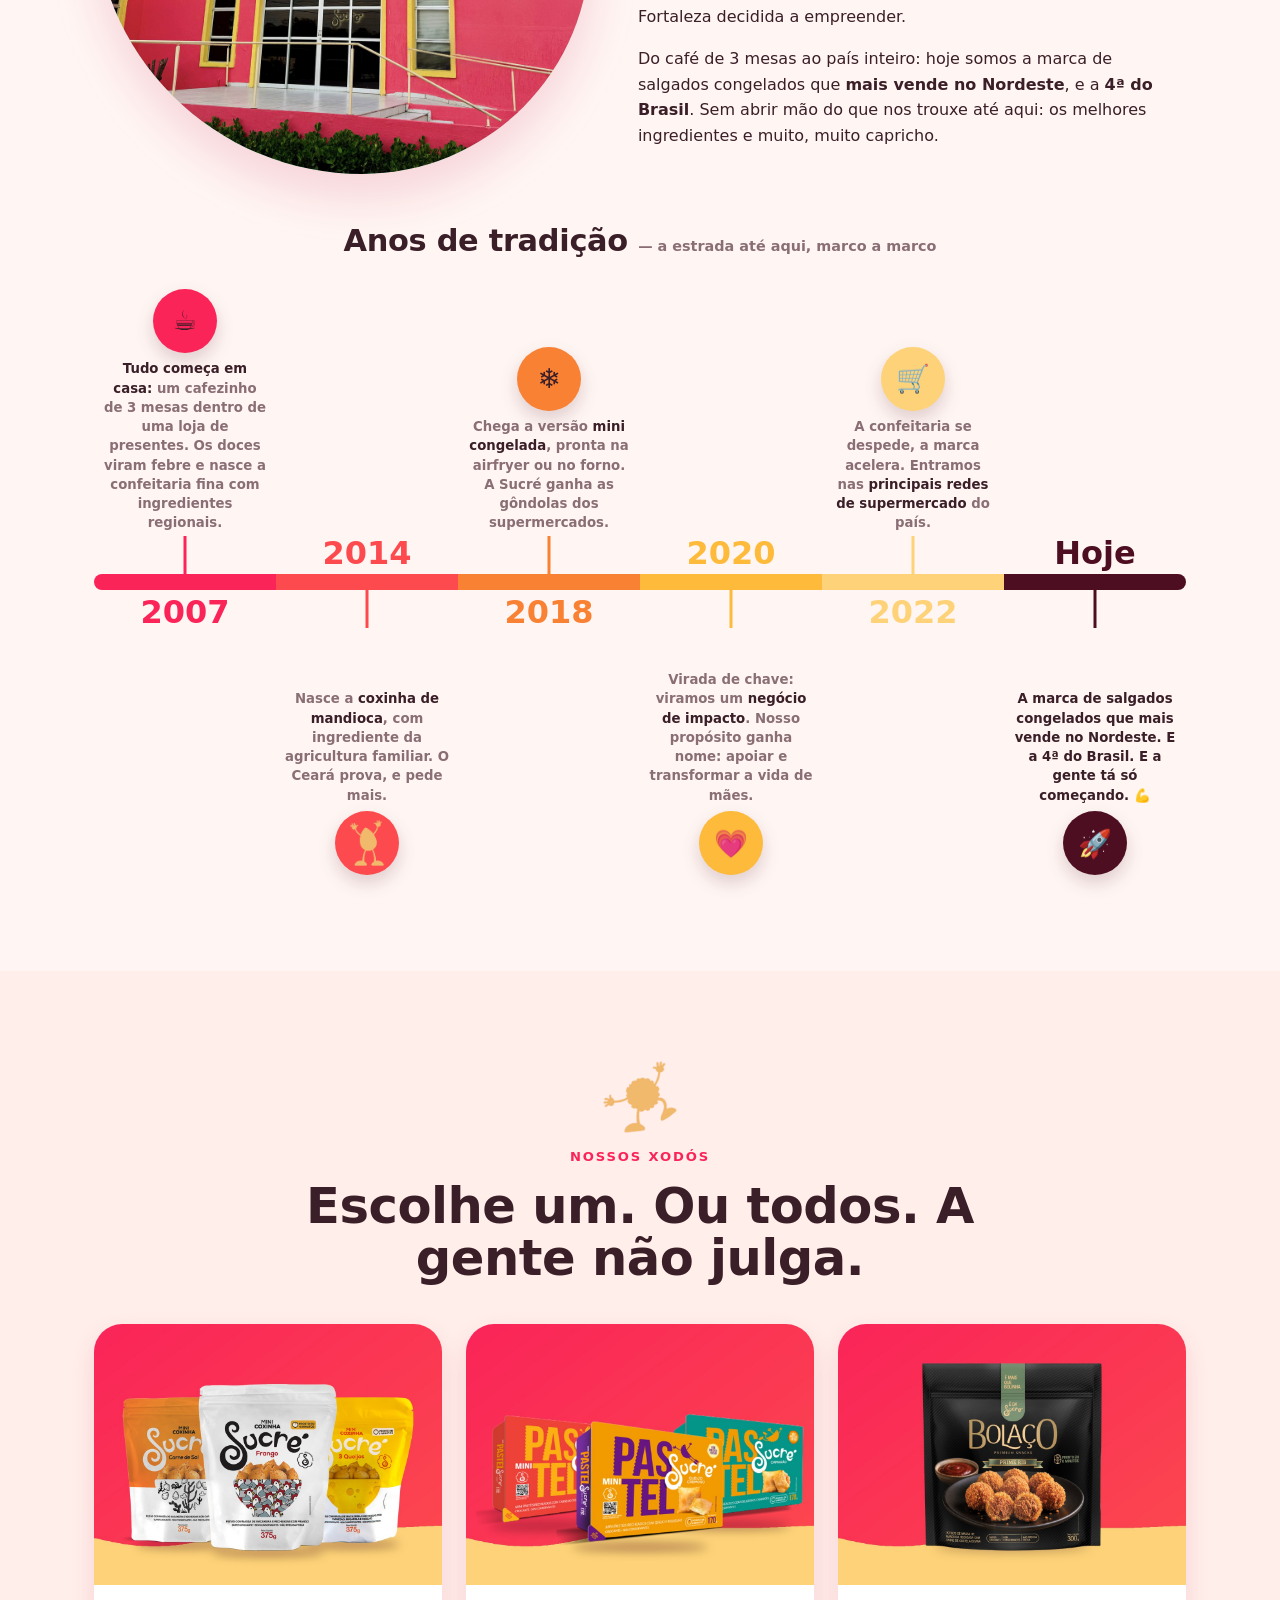
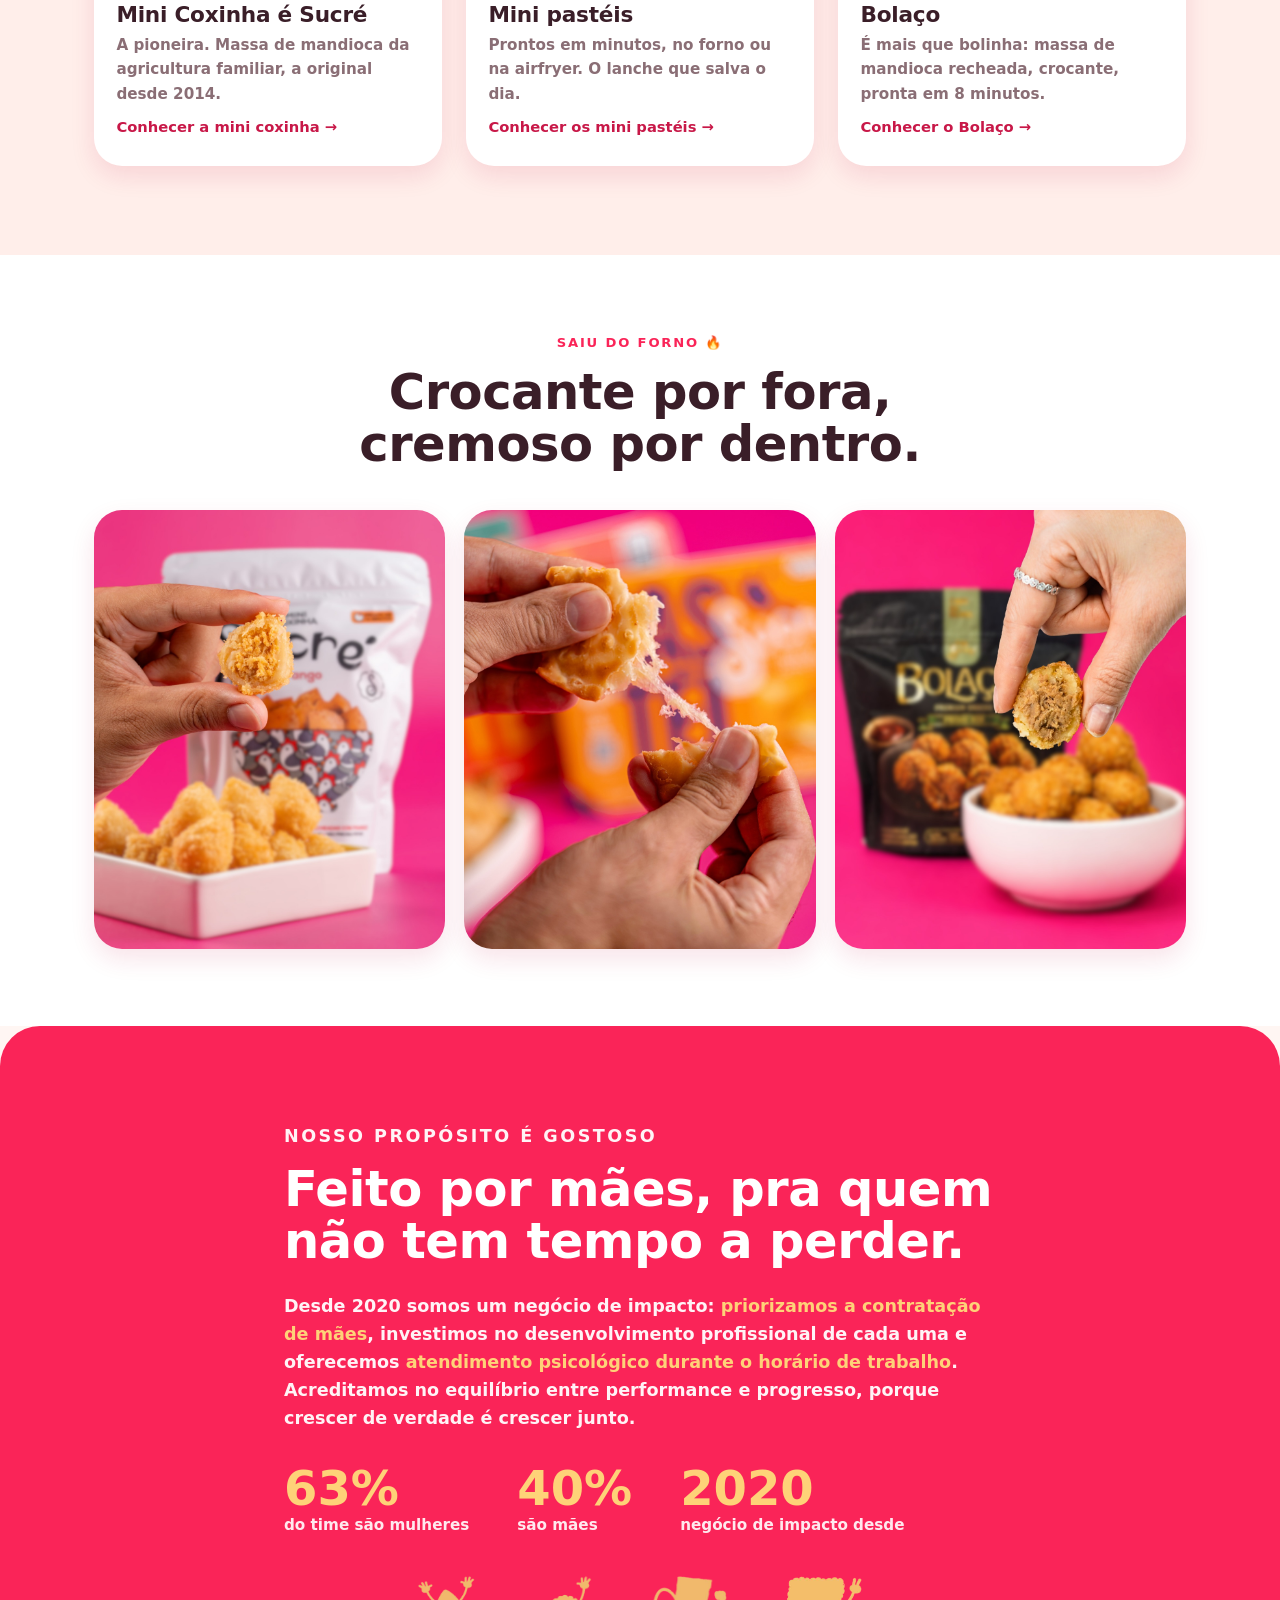
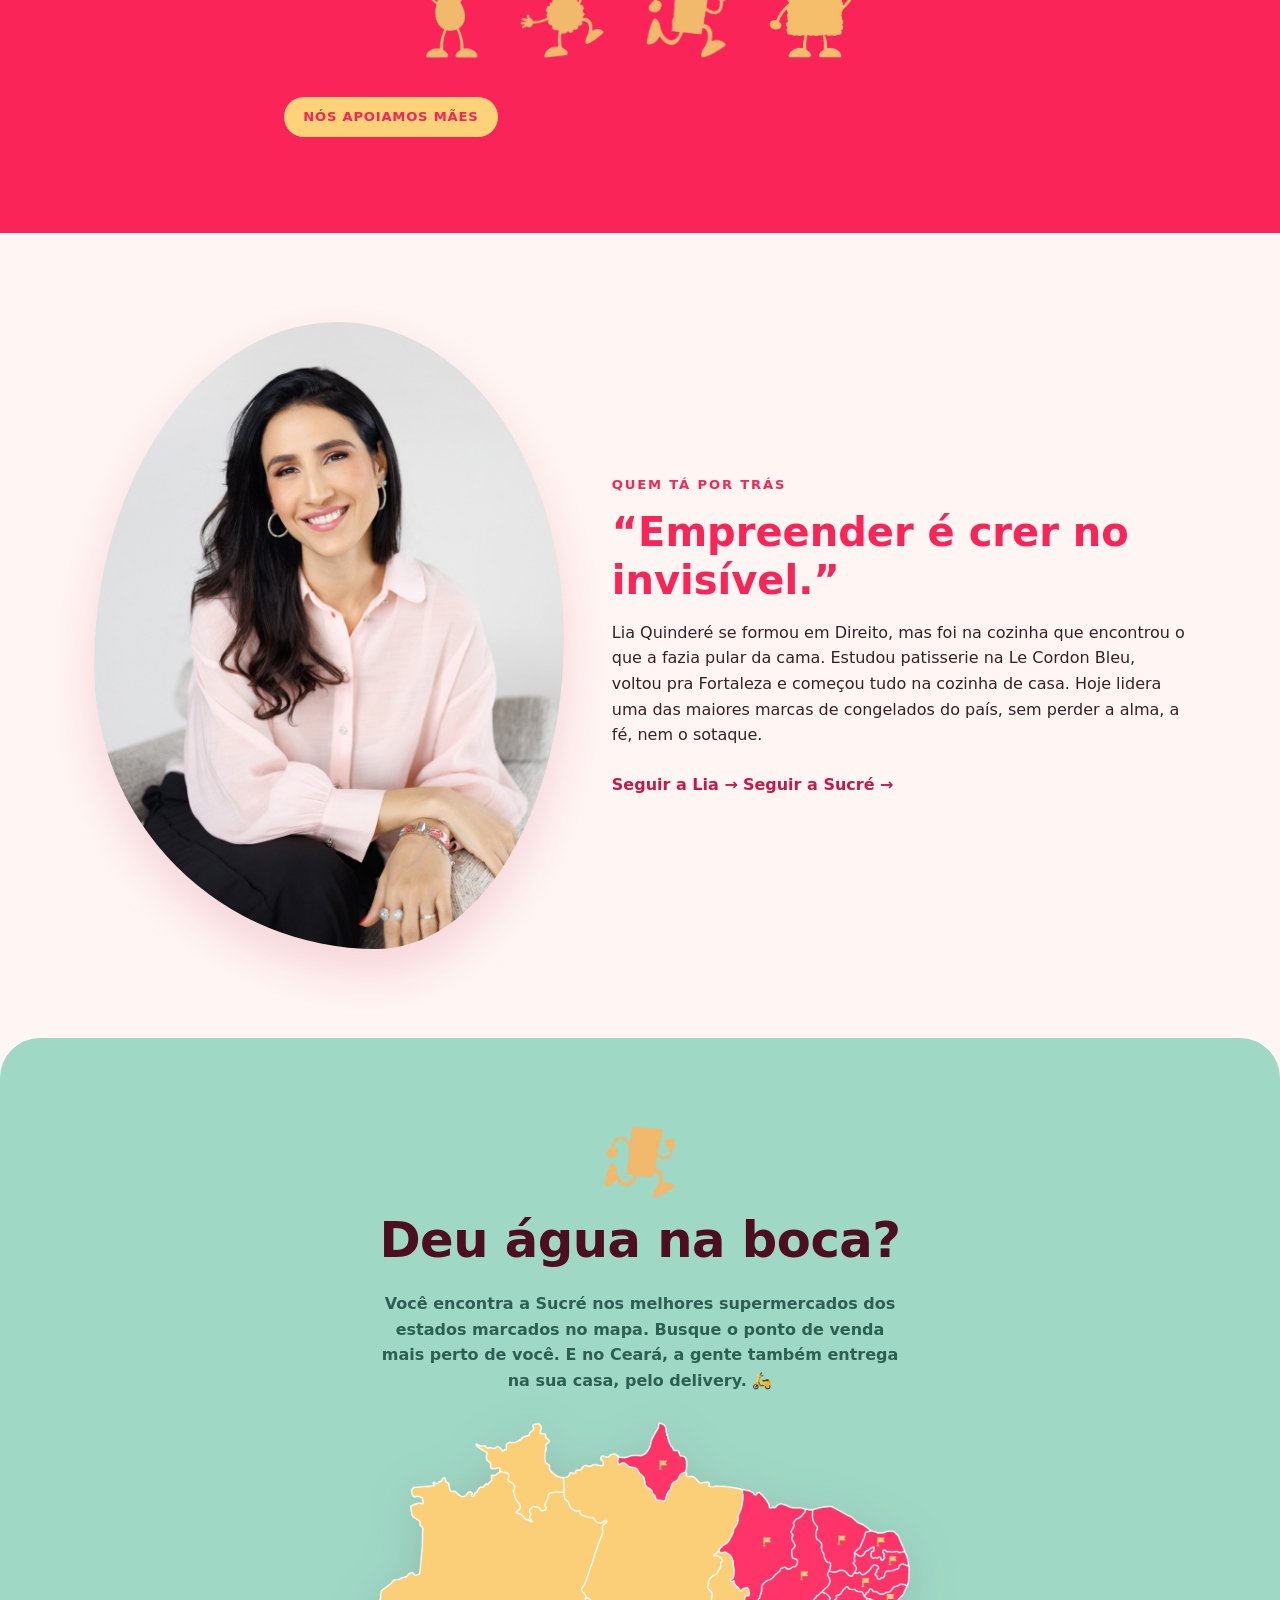
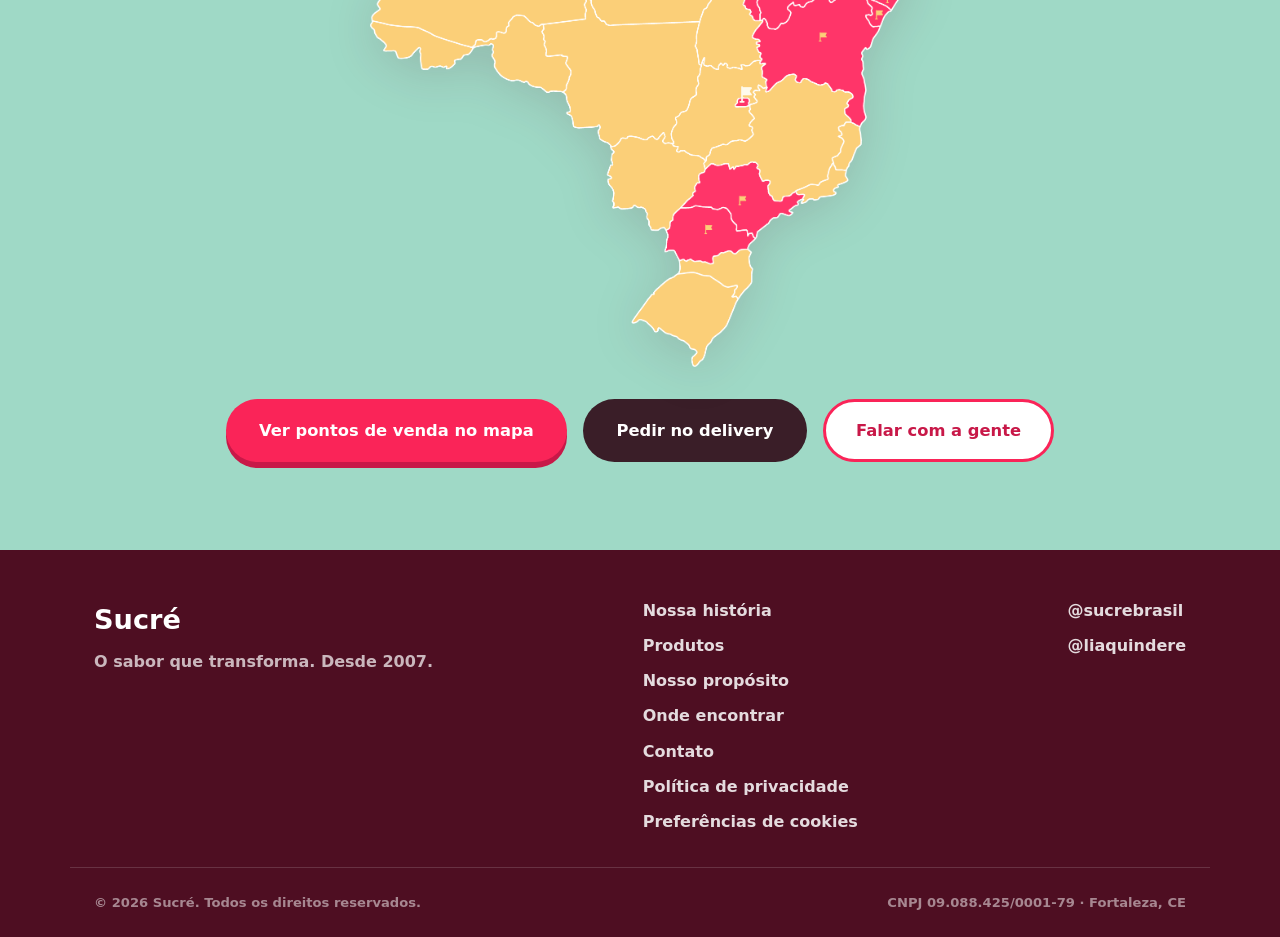
==== commit 8392577c: "Medição: GTM (GTM-T6TP9B7V) + Consent Mode v2 com banner de cookies, eventos de dataLayer nos CTAs e" ====
--- a/index.html
+++ b/index.html
@@ -2,16 +2,51 @@
 <html lang="pt-BR">
 <head>
   <meta charset="utf-8" />
+  <script>
+    window.dataLayer = window.dataLayer || [];
+    function gtag(){ dataLayer.push(arguments); }
+    (function () {
+      var salvo = null;
+      try { salvo = JSON.parse(localStorage.getItem('sucre_consent') || 'null'); } catch (e) {}
+      var ok = salvo && salvo.analytics === true;
+      gtag('consent', 'default', {
+        ad_storage: ok ? 'granted' : 'denied',
+        ad_user_data: ok ? 'granted' : 'denied',
+        ad_personalization: ok ? 'granted' : 'denied',
+        analytics_storage: ok ? 'granted' : 'denied',
+        functionality_storage: 'granted',
+        security_storage: 'granted',
+        wait_for_update: 500
+      });
+    })();
+  </script>
+  <!-- Google Tag Manager -->
+  <script>(function(w,d,s,l,i){w[l]=w[l]||[];w[l].push({'gtm.start':
+  new Date().getTime(),event:'gtm.js'});var f=d.getElementsByTagName(s)[0],
+  j=d.createElement(s),dl=l!='dataLayer'?'&l='+l:'';j.async=true;j.src=
+  'https://www.googletagmanager.com/gtm.js?id='+i+dl;f.parentNode.insertBefore(j,f);
+  })(window,document,'script','dataLayer','GTM-T6TP9B7V');</script>
+  <!-- End Google Tag Manager -->
   <meta name="viewport" content="width=device-width, initial-scale=1" />
   <title>Sucré — Salgados Congelados Premium | Mini Coxinha, Mini Pastel e Bolaço</title>
   <meta name="description" content="Salgados congelados premium e clean label: mini coxinha de mandioca, mini pastéis e Bolaço, prontos em minutos no forno ou na airfryer. A marca que mais vende no Nordeste — e que apoia mães." />
-  <link rel="canonical" href="https://www.sucre.com.br/" />
-  <meta http-equiv="Content-Security-Policy" content="default-src 'self'; img-src 'self' data:; style-src 'self' 'unsafe-inline' https://fonts.googleapis.com; font-src https://fonts.gstatic.com; script-src 'self'; connect-src 'self'; base-uri 'self'; form-action 'self' https://wa.me" />
+  <link rel="canonical" href="https://sucre.com.br/" />
+  <meta http-equiv="Content-Security-Policy" content="
+  default-src 'self';
+  script-src 'self' 'unsafe-inline' https://www.googletagmanager.com https://www.google-analytics.com https://connect.facebook.net;
+  connect-src 'self' https://www.google-analytics.com https://*.google-analytics.com https://*.analytics.google.com https://www.googletagmanager.com https://*.facebook.com https://connect.facebook.net https://stats.g.doubleclick.net;
+  img-src 'self' data: https://tile.openstreetmap.org https://*.tile.openstreetmap.org https://www.google-analytics.com https://*.google-analytics.com https://www.googletagmanager.com https://www.facebook.com https://*.facebook.com;
+  frame-src https://www.googletagmanager.com https://www.facebook.com;
+  style-src 'self' 'unsafe-inline' https://fonts.googleapis.com;
+  font-src https://fonts.gstatic.com;
+  base-uri 'self';
+  form-action 'self' https://wa.me
+" />
   <meta property="og:title" content="Sucré, o sabor que transforma" />
   <meta property="og:description" content="Comida de verdade, pronta em minutos. E cada mordida apoia uma mãe." />
   <meta property="og:type" content="website" />
-  <meta property="og:url" content="https://www.sucre.com.br/" />
-  <meta property="og:image" content="https://www.sucre.com.br/images/og.jpg" />
+  <meta property="og:url" content="https://sucre.com.br/" />
+  <meta property="og:image" content="https://sucre.com.br/images/og.jpg" />
   <meta property="og:image:width" content="1200" />
   <meta property="og:image:height" content="630" />
   <link rel="icon" type="image/png" href="images/favicon.png" />
@@ -19,9 +54,13 @@
   <link rel="preconnect" href="https://fonts.googleapis.com" />
   <link rel="preconnect" href="https://fonts.gstatic.com" crossorigin />
   <link href="https://fonts.googleapis.com/css2?family=Fredoka:wght@400;500;600;700&family=Nunito:wght@400;600;700;800&display=swap" rel="stylesheet" />
-  <link rel="stylesheet" href="styles.css?v=15" />
+  <link rel="stylesheet" href="styles.css?v=16" />
 </head>
 <body>
+  <!-- Google Tag Manager (noscript) -->
+  <noscript><iframe src="https://www.googletagmanager.com/ns.html?id=GTM-T6TP9B7V"
+  height="0" width="0" style="display:none;visibility:hidden"></iframe></noscript>
+  <!-- End Google Tag Manager (noscript) -->
   <a class="skip-link" href="#conteudo">Pular para o conteúdo</a>
 
   <!-- ======= CABEÇALHO / MENU ======= -->
@@ -254,6 +293,7 @@
           <li><a href="onde-encontrar.html">Onde encontrar</a></li>
           <li><a href="#contato">Contato</a></li>
           <li><a href="privacidade.html">Política de privacidade</a></li>
+          <li><a href="#" id="abrir-consentimento">Preferências de cookies</a></li>
         </ul>
       </nav>
       <div class="footer__social">
@@ -272,6 +312,7 @@
     <svg viewBox="0 0 32 32" width="30" height="30" fill="currentColor" aria-hidden="true"><path d="M16.04 3C9.02 3 3.32 8.7 3.32 15.72c0 2.24.59 4.42 1.7 6.35L3.2 28.8l6.9-1.79a12.66 12.66 0 0 0 5.94 1.5h.01c7.01 0 12.72-5.7 12.72-12.72S23.06 3 16.04 3zm0 23.36h-.01a10.6 10.6 0 0 1-5.4-1.48l-.39-.23-4.09 1.06 1.1-3.99-.26-.41a10.55 10.55 0 0 1-1.62-5.6c0-5.84 4.76-10.6 10.61-10.6 5.84 0 10.6 4.76 10.6 10.6s-4.75 10.65-10.54 10.65zm5.81-7.93c-.32-.16-1.88-.93-2.17-1.03-.29-.11-.5-.16-.72.16-.21.32-.82 1.03-1 1.24-.19.21-.37.24-.69.08-.32-.16-1.34-.5-2.56-1.58-.95-.85-1.58-1.89-1.77-2.21-.19-.32-.02-.49.14-.65.14-.14.32-.37.48-.56.16-.19.21-.32.32-.53.11-.21.05-.4-.03-.56-.08-.16-.72-1.72-.98-2.36-.26-.62-.52-.54-.72-.55l-.61-.01c-.21 0-.56.08-.85.4-.29.32-1.12 1.09-1.12 2.65s1.14 3.08 1.3 3.29c.16.21 2.25 3.44 5.45 4.82.76.33 1.36.53 1.82.67.77.24 1.46.21 2.01.13.61-.09 1.88-.77 2.14-1.51.26-.74.26-1.38.19-1.51-.08-.13-.29-.21-.61-.37z"/></svg>
   </a>
 
+  <script src="tracking.js?v=1"></script>
   <script src="script.js"></script>
 </body>
 </html>
--- a/styles.css
+++ b/styles.css
@@ -259,3 +259,17 @@
   .btn{text-align:center}
 }
 @media (prefers-reduced-motion:reduce){*{scroll-behavior:auto;transition:none!important}}
+
+/* Banner de consentimento de cookies (tracking.js) */
+.consent{position:fixed;left:1rem;bottom:1rem;z-index:90;max-width:520px;background:#fff;color:var(--ink);border-radius:22px;padding:1.1rem 1.3rem;box-shadow:0 18px 44px rgba(78,14,34,.22);border:2px solid var(--gema)}
+.consent[hidden]{display:none}
+.consent__texto{margin:0 0 .9rem;font-weight:600;font-size:.95rem;line-height:1.45;color:var(--muted)}
+.consent__texto a{font-weight:800;color:var(--rosa-escuro);text-decoration:underline;text-underline-offset:3px}
+.consent__acoes{display:flex;gap:.7rem;flex-wrap:wrap}
+.consent .btn{font-size:.95rem;padding:.7rem 1.4rem}
+@media (max-width:900px){
+  .consent{left:0;right:0;bottom:0;max-width:none;border-radius:22px 22px 0 0;border-width:2px 0 0}
+  .consent__acoes .btn{flex:1;text-align:center}
+  /* o botão flutuante do WhatsApp sobe enquanto o banner estiver visível */
+  body.has-consent .zap-float{bottom:calc(var(--consent-h,0px) + 1rem)}
+}
